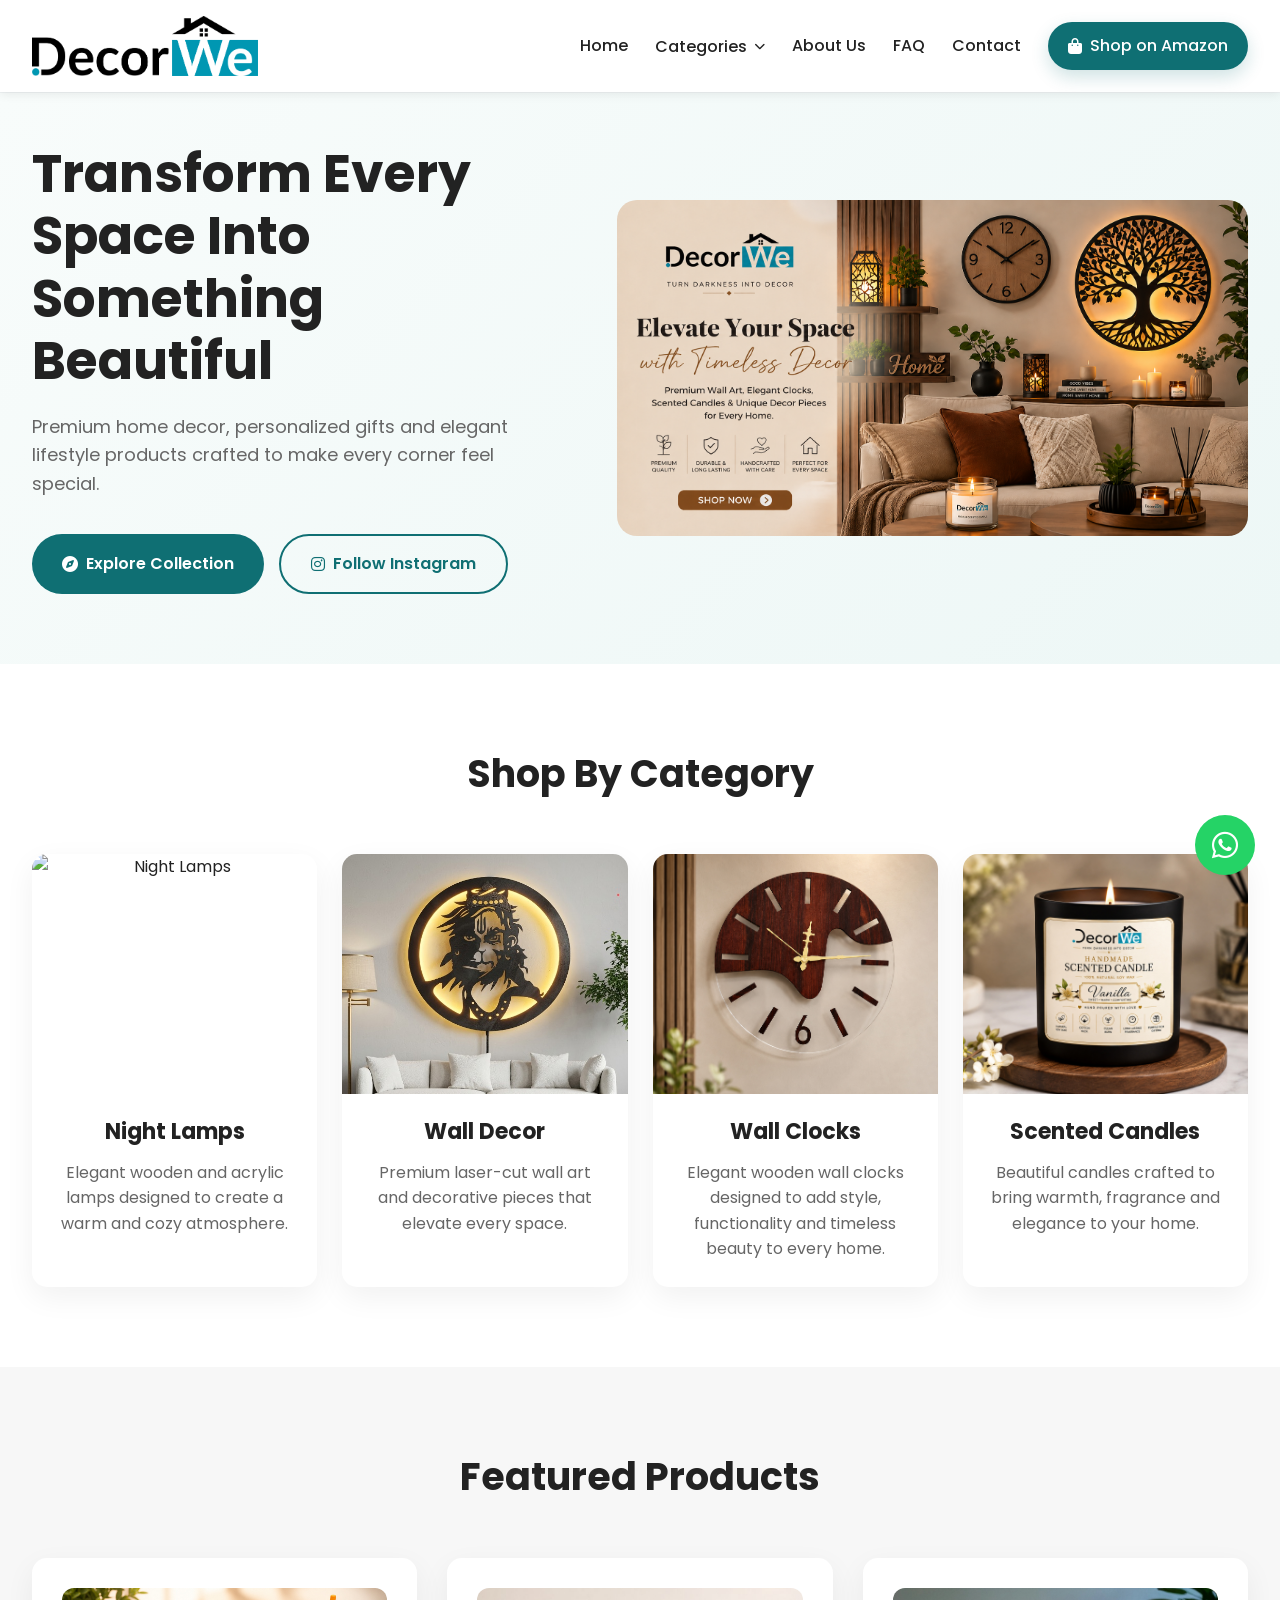
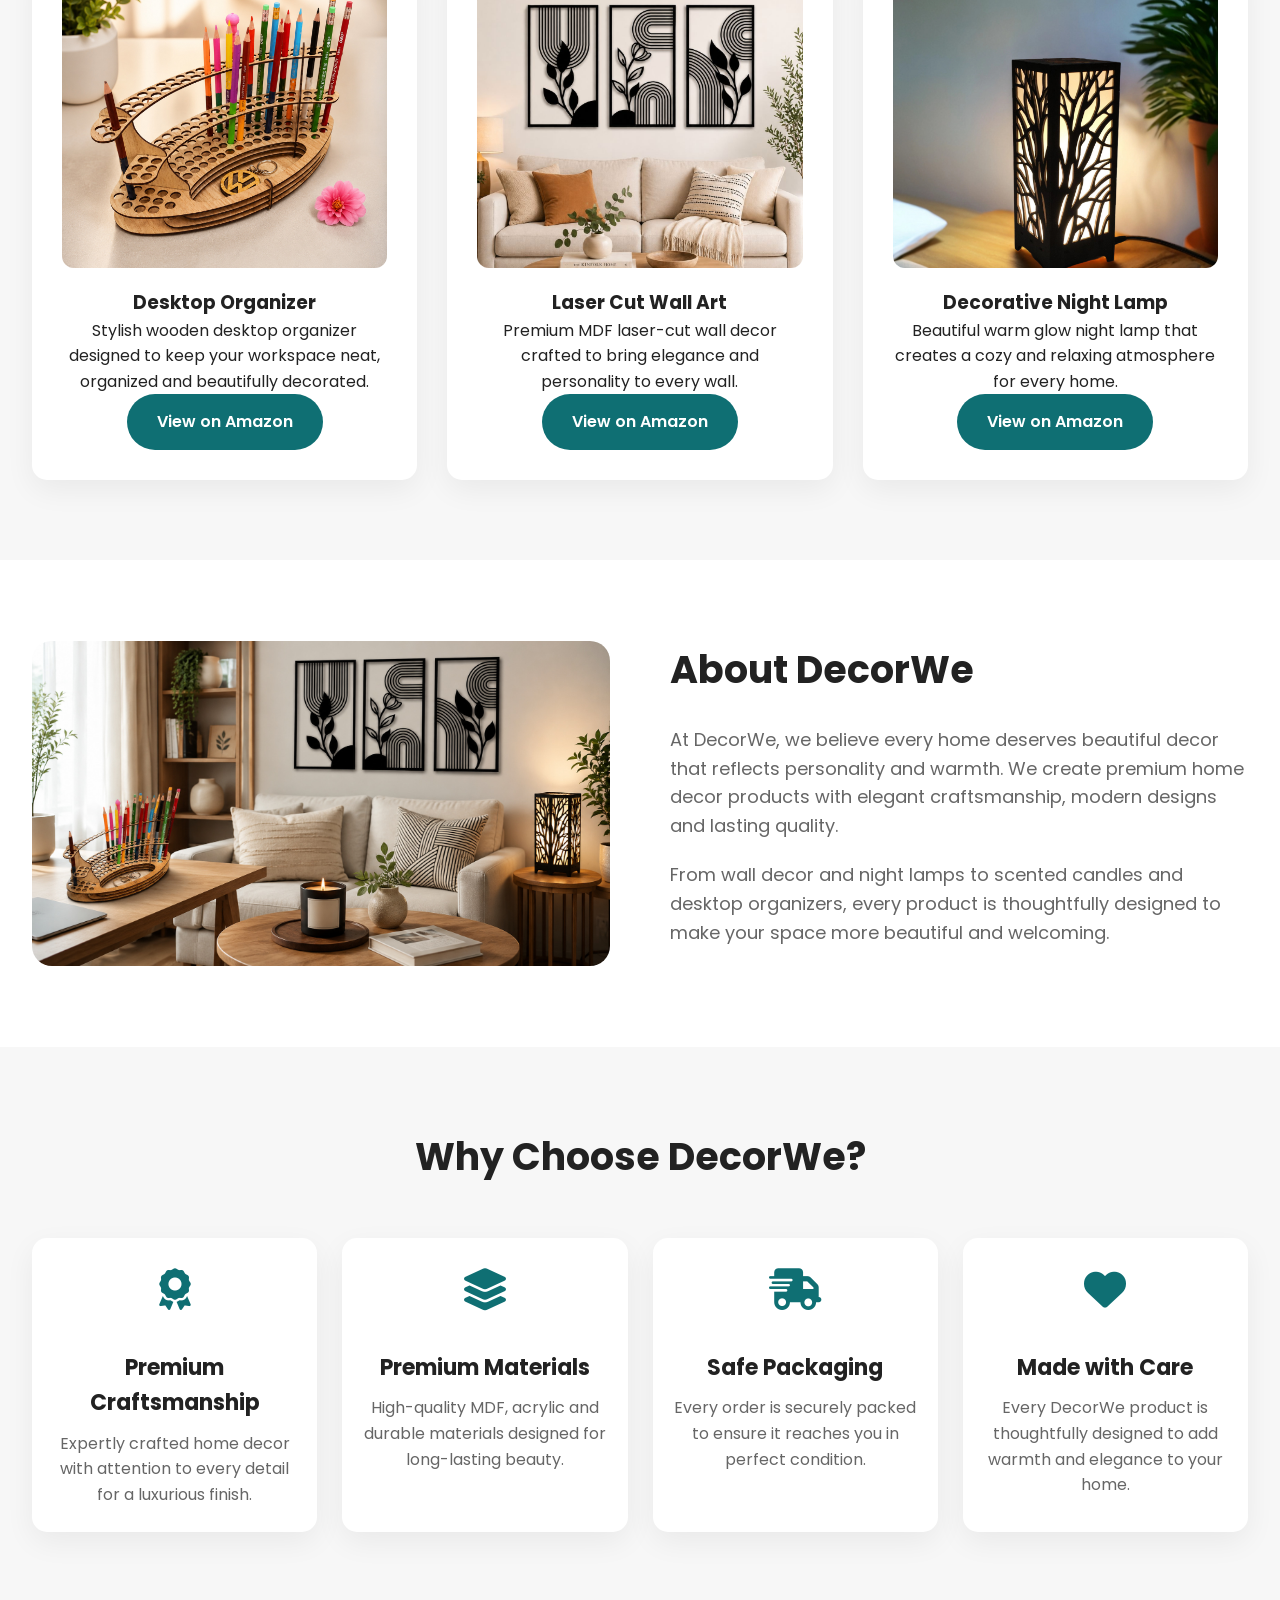
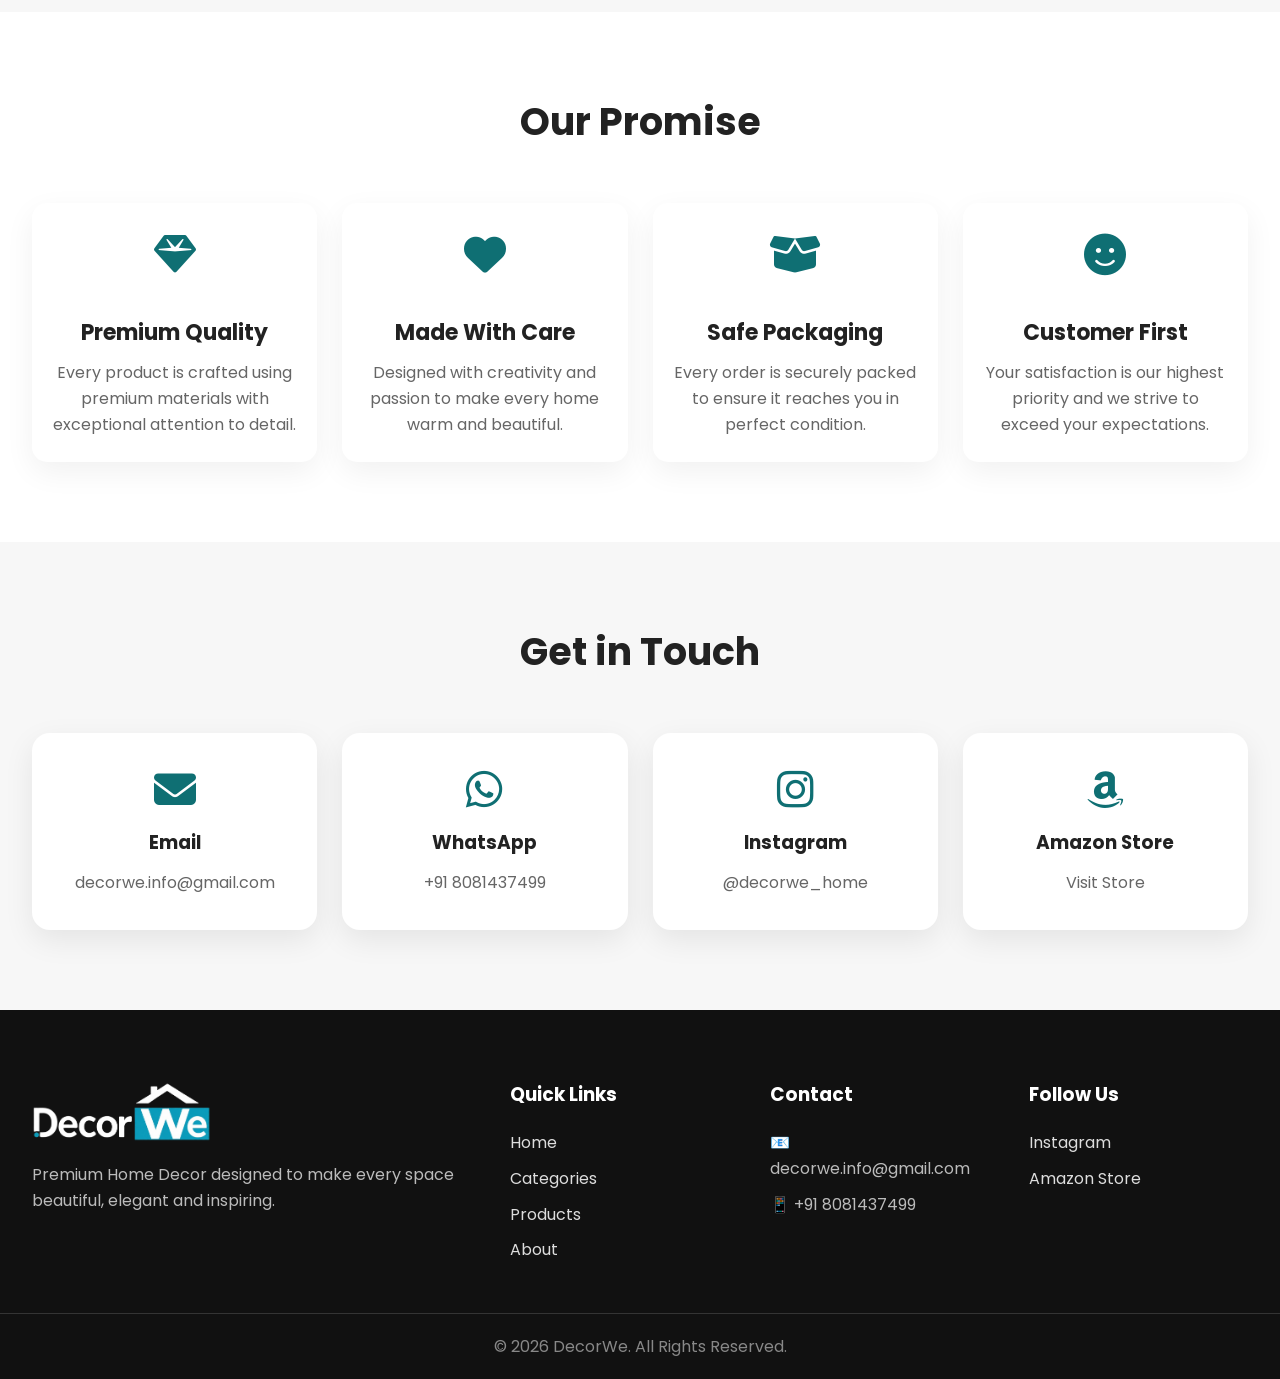
==== index.html @ d98664ea "Update index.html" ====
<!DOCTYPE html>
<html lang="en">
<head>
    <meta charset="UTF-8">

    <meta name="viewport" content="width=device-width, initial-scale=1.0">

    <title>DecorWe | Premium Home Decor, Wall Art, Lamps and Gifts</title>

    <meta name="description"
          content="Discover premium home decor by DecorWe, including wooden wall art, decorative lamps, wall clocks, scented candles, desktop organizers and personalized gifts.">

    <meta name="robots" content="index, follow">

    <link rel="canonical" href="https://decorwe.in/">

    <!-- Favicon -->
    <link rel="icon"
          type="image/png"
          href="https://decorwe.in/assets/images/logo/favicon.png">

    <!-- Open Graph / Facebook / WhatsApp -->
    <meta property="og:type" content="website">
    <meta property="og:site_name" content="DecorWe">
    <meta property="og:title" content="DecorWe | Premium Home Decor">
    <meta property="og:description"
          content="Premium wooden wall art, decorative lamps, wall clocks, scented candles and personalized home decor.">
    <meta property="og:url" content="https://decorwe.in/">
    <meta property="og:image"
          content="https://decorwe.in/assets/images/hero/hero-banner.png">
    <meta property="og:image:alt"
          content="DecorWe premium home decor products">
    <meta property="og:locale" content="en_IN">

    <!-- Twitter / X Card -->
    <meta name="twitter:card" content="summary_large_image">
    <meta name="twitter:title" content="DecorWe | Premium Home Decor">
    <meta name="twitter:description"
          content="Premium wooden wall art, decorative lamps, wall clocks, scented candles and personalized home decor.">
    <meta name="twitter:image"
          content="https://decorwe.in/assets/images/hero/hero-banner.png">
    <meta name="twitter:image:alt"
          content="DecorWe premium home decor products">

    <!-- Browser Theme Color -->
    <meta name="theme-color" content="#ffffff">

    <!-- Website Structured Data -->
    <script type="application/ld+json">
    {
      "@context": "https://schema.org",
      "@type": "WebSite",
      "name": "DecorWe",
      "alternateName": "DecorWe Premium Home Decor",
      "url": "https://decorwe.in/"
    }
    </script>

    <!-- Organization Structured Data -->
    <script type="application/ld+json">
    {
      "@context": "https://schema.org",
      "@type": "Organization",
      "name": "DecorWe",
      "url": "https://decorwe.in/",
      "description": "DecorWe offers premium wooden wall art, decorative lamps, wall clocks, scented candles, desktop organizers and personalized home decor products.",
      "email": "decorwe.info@gmail.com",
      "telephone": "+91-8081437499"
    }
    </script>

    <!-- Main CSS -->
    <link rel="stylesheet" href="assets/css/style.css">

    <!-- Google Fonts -->
    <link rel="preconnect" href="https://fonts.googleapis.com">
    <link rel="preconnect"
          href="https://fonts.gstatic.com"
          crossorigin>

    <link href="https://fonts.googleapis.com/css2?family=Poppins:wght@300;400;500;600;700;800&display=swap"
          rel="stylesheet">

    <!-- Font Awesome -->
    <link rel="stylesheet"
          href="https://cdnjs.cloudflare.com/ajax/libs/font-awesome/6.5.2/css/all.min.css">

    <!-- Google Analytics -->
    <script async
            src="https://www.googletagmanager.com/gtag/js?id=G-0QEK9D6JRX"></script>

    <script>
        window.dataLayer = window.dataLayer || [];

        function gtag() {
            dataLayer.push(arguments);
        }

        gtag('js', new Date());
        gtag('config', 'G-0QEK9D6JRX');
    </script>
</head>

<body>

<header>

    <div class="container nav">

        <div class="logo">
            <a href="index.html">
                <img src="assets/images/logo/logo.png" alt="DecorWe Logo">
            </a>
        </div>

        <button class="menu-toggle"
                id="menu-toggle"
                type="button"
                aria-label="Open navigation menu">
            <i class="fa-solid fa-bars"></i>
        </button>

        <nav id="main-nav">

            <a href="index.html#home">Home</a>

            <div class="nav-dropdown">

                <button class="dropdown-toggle"
                        type="button"
                        aria-expanded="false">

                    Categories

                    <i class="fa-solid fa-chevron-down"></i>

                </button>

                <div class="dropdown-menu">

                    <a href="index.html#categories">
                        <i class="fa-solid fa-image"></i>
                        Wall Art
                    </a>

                    <a href="index.html#categories">
                        <i class="fa-solid fa-lightbulb"></i>
                        Night Lamps
                    </a>

                    <a href="index.html#categories">
                        <i class="fa-regular fa-clock"></i>
                        Wall Clocks
                    </a>

                    <a href="index.html#categories">
                        <i class="fa-solid fa-om"></i>
                        Religious Decor
                    </a>

                    <a href="index.html#categories">
                        <i class="fa-regular fa-images"></i>
                        Photo Frames
                    </a>

                    <a href="index.html#categories">
                        <i class="fa-solid fa-boxes-stacked"></i>
                        Desktop Organizers
                    </a>

                    <a href="index.html#categories">
                        <i class="fa-solid fa-fire-flame-simple"></i>
                        Scented Candles
                    </a>

                    <a href="index.html#categories">
                        <i class="fa-solid fa-gift"></i>
                        Personalized Gifts
                    </a>

                    <a href="index.html#categories">
                        <i class="fa-solid fa-puzzle-piece"></i>
                        Kids Decor
                    </a>

                </div>

            </div>

            <a href="about.html">About Us</a>
            <a href="faq.html">FAQ</a>
            <a href="contact.html">Contact</a>

            <!-- Hero section me jo Amazon Store link laga hai,
                 wahi link neeche href me paste karein. -->

           <a href="https://www.amazon.in/stores/DECORWE/page/19DD94EA-7425-43B6-A55E-58A86785EBBE?lp_asin=B0DKQ6T5X3&ref_=cm_sw_r_cp_ud_ast_store_HPH9Y5K63T428S83PRY3&store_ref=bl_ast_dp_brandlogo_sto"
   class="header-shop-btn"
   target="_blank"
   rel="noopener noreferrer">

    <i class="fa-solid fa-bag-shopping"></i>
    Shop on Amazon

</a>

        </nav>

    </div>

</header>

<section class="hero" id="home">

    <div class="container hero-content">

        <div class="hero-text">

            <h1>Transform Every Space Into Something Beautiful</h1>

            <p>
                Premium home decor, personalized gifts and elegant lifestyle products
                crafted to make every corner feel special.
            </p>

            <div class="hero-buttons">

    <a href="#categories" class="btn primary">
        <i class="fa-solid fa-compass"></i>
        Explore Collection
    </a>

    <a href="https://www.instagram.com/decorwe_home/"
       class="btn secondary"
       target="_blank"
       rel="noopener noreferrer">

        <i class="fa-brands fa-instagram"></i>
        Follow Instagram

    </a>

</div>

        </div>

        <div class="hero-image">

            <img src="assets/images/hero/hero-banner.png" alt="DecorWe Premium Home Decor">

        </div>

    </div>

</section>

<section id="categories" class="section">

    <div class="container">

        <h2>Shop By Category</h2>

     <div class="grid category-grid">

    <div class="card">
        <img src="assets/images/categories/night-lamp.jpg" alt="Night Lamps" loading="lazy">
        <h3>Night Lamps</h3>
        <p>Elegant wooden and acrylic lamps designed to create a warm and cozy atmosphere.</p>
    </div>

    <div class="card">
        <img src="assets/images/categories/wall-art.jpg" alt="Wall Decor" loading="lazy">
        <h3>Wall Decor</h3>
        <p>Premium laser-cut wall art and decorative pieces that elevate every space.</p>
    </div>

    <div class="card">
       <img src="assets/images/categories/wall-clock.jpg" alt="Wall Clocks" loading="lazy">

<h3>Wall Clocks</h3>

<p>
Elegant wooden wall clocks designed to add style, functionality and timeless beauty to every home.
</p>
    </div>

    <div class="card">
        <img src="assets/images/categories/candle.jpg" alt="Scented Candles" loading="lazy">
        <h3>Scented Candles</h3>
        <p>Beautiful candles crafted to bring warmth, fragrance and elegance to your home.</p>
    </div>

</div>

    </div>

</section>

<section class="section light" id="products">

    <div class="container">

        <h2>Featured Products</h2>

        <div class="product-grid">

            <div class="product-card">

               <img src="assets/images/products/desktop-organizer.jpg" alt="Wooden Desktop Organizer" loading="lazy">

<h3>Desktop Organizer</h3>

<p>
    Stylish wooden desktop organizer designed to keep your workspace neat,
    organized and beautifully decorated.
</p>

                <a href="https://www.amazon.in/stores/DECORWE/page/19DD94EA-7425-43B6-A55E-58A86785EBBE"
                   target="_blank"
                   class="btn primary">
                    View on Amazon
                </a>

            </div>

            <div class="product-card">

                <img src="assets/images/products/wall-art.jpg" alt="Laser Cut Wall Art" loading="lazy">

                <h3>Laser Cut Wall Art</h3>

                <p>
                    Premium MDF laser-cut wall decor crafted to bring elegance and
                    personality to every wall.
                </p>

                <a href="https://www.amazon.in/stores/DECORWE/page/19DD94EA-7425-43B6-A55E-58A86785EBBE"
                   target="_blank"
                   class="btn primary">
                    View on Amazon
                </a>

            </div>

            <div class="product-card">

                <img src="assets/images/products/night-lamp.jpg" alt="Decorative Night Lamp" loading="lazy">

                <h3>Decorative Night Lamp</h3>

                <p>
                    Beautiful warm glow night lamp that creates a cozy and relaxing
                    atmosphere for every home.
                </p>

                <a href="https://www.amazon.in/stores/DECORWE/page/19DD94EA-7425-43B6-A55E-58A86785EBBE"
                   target="_blank"
                   class="btn primary">
                    View on Amazon
                </a>

            </div>

        </div>

    </div>

</section>

<section class="section" id="about">

    <div class="container about-content">

        <div class="about-image">
            <img src="assets/images/about/about.jpg" alt="About DecorWe" loading="lazy">
        </div>

        <div class="about-text">

            <h2>About DecorWe</h2>

            <p>
                At DecorWe, we believe every home deserves beautiful decor that reflects personality and warmth. We create premium home decor products with elegant craftsmanship, modern designs and lasting quality.
            </p>

            <p>
                From wall decor and night lamps to scented candles and desktop organizers, every product is thoughtfully designed to make your space more beautiful and welcoming.
            </p>

        </div>

    </div>

</section>
<section class="section light">

    <div class="container">

        <h2>Why Choose DecorWe?</h2>

       <div class="grid category-grid">

    <div class="card">
        <i class="fa-solid fa-award"></i>
        <h3>Premium Craftsmanship</h3>
        <p>Expertly crafted home decor with attention to every detail for a luxurious finish.</p>
    </div>

    <div class="card">
        <i class="fa-solid fa-layer-group"></i>
        <h3>Premium Materials</h3>
        <p>High-quality MDF, acrylic and durable materials designed for long-lasting beauty.</p>
    </div>

    <div class="card">
        <i class="fa-solid fa-truck-fast"></i>
        <h3>Safe Packaging</h3>
        <p>Every order is securely packed to ensure it reaches you in perfect condition.</p>
    </div>

    <div class="card">
        <i class="fa-solid fa-heart"></i>
        <h3>Made with Care</h3>
        <p>Every DecorWe product is thoughtfully designed to add warmth and elegance to your home.</p>
    </div>

</div>
    </div>

</section>

<section class="section" id="reviews">

    <div class="container">

        <h2>Our Promise</h2>

        <div class="grid category-grid">

            <div class="card">
                <i class="fa-solid fa-gem"></i>
                <h3>Premium Quality</h3>
                <p>Every product is crafted using premium materials with exceptional attention to detail.</p>
            </div>

            <div class="card">
                <i class="fa-solid fa-heart"></i>
                <h3>Made With Care</h3>
                <p>Designed with creativity and passion to make every home warm and beautiful.</p>
            </div>

            <div class="card">
                <i class="fa-solid fa-box-open"></i>
                <h3>Safe Packaging</h3>
                <p>Every order is securely packed to ensure it reaches you in perfect condition.</p>
            </div>

            <div class="card">
                <i class="fa-solid fa-face-smile"></i>
                <h3>Customer First</h3>
                <p>Your satisfaction is our highest priority and we strive to exceed your expectations.</p>
            </div>

        </div>

    </div>

</section>

<section class="section light" id="contact">

    <div class="container">

        <h2>Get in Touch</h2>

        <div class="contact-grid">

            <div class="contact-card">
                <i class="fa-solid fa-envelope"></i>
                <h3>Email</h3>
                <p>decorwe.info@gmail.com</p>
            </div>

            <div class="contact-card">
                <i class="fa-brands fa-whatsapp"></i>
                <h3>WhatsApp</h3>
                <p>+91 8081437499</p>
            </div>

            <div class="contact-card">
                <i class="fa-brands fa-instagram"></i>
                <h3>Instagram</h3>
                <a href="https://www.instagram.com/decorwe_home/" target="_blank">
                    @decorwe_home
                </a>
            </div>

            <div class="contact-card">
                <i class="fa-brands fa-amazon"></i>
                <h3>Amazon Store</h3>
                <a href="https://www.amazon.in/stores/DECORWE/page/19DD94EA-7425-43B6-A55E-58A86785EBBE"
                   target="_blank">
                    Visit Store
                </a>
            </div>

        </div>

    </div>

</section>

<footer>

    <div class="container footer-grid">

        <div>
            <img src="assets/images/logo/logo-white.png" alt="DecorWe Logo" class="footer-logo">
            <p>
                Premium Home Decor designed to make every space beautiful,
                elegant and inspiring.
            </p>
        </div>

        <div>
            <h3>Quick Links</h3>

            <a href="#home">Home</a>
            <a href="#categories">Categories</a>
            <a href="#products">Products</a>
            <a href="#about">About</a>
        </div>

        <div>
            <h3>Contact</h3>

            <p>📧 decorwe.info@gmail.com</p>

            <p>📱 +91 8081437499</p>
        </div>

        <div>

            <h3>Follow Us</h3>

            <a href="https://www.instagram.com/decorwe_home/" target="_blank">
                Instagram
            </a>


            <a href="https://www.amazon.in/stores/DECORWE/page/19DD94EA-7425-43B6-A55E-58A86785EBBE"
               target="_blank">
                Amazon Store
            </a>

        </div>

    </div>

    <div class="copyright">

        © 2026 DecorWe. All Rights Reserved.

    </div>

</footer>

<a href="https://wa.me/918081437499"
   class="whatsapp"
   target="_blank">

   <i class="fa-brands fa-whatsapp"></i>

</a>

<script src="assets/js/script.js"></script>

</body>
</html>
---- assets/css/style.css ----
*{
    margin:0;
    padding:0;
    box-sizing:border-box;
}

html{
    scroll-behavior:smooth;
}

body{
    font-family:'Poppins',sans-serif;
    background:#ffffff;
    color:#222;
    line-height:1.6;
}

.container{
    width:95%;
    max-width:1400px;
    margin:auto;
}

/* Header */

header{
    width:100%;
    position:sticky;
    top:0;
    background:#ffffff;
    z-index:999;
    box-shadow:0 2px 10px rgba(0,0,0,.08);
}

.nav{
    position:relative;
    display:flex;
    justify-content:space-between;
    align-items:center;
    gap:30px;
    padding:16px 0;
}

.logo{
    flex-shrink:0;
}

.logo a{
    display:block;
}

.logo img{
    height:60px;
    width:auto;
    display:block;
}

nav{
    display:flex;
    align-items:center;
    justify-content:flex-end;
    gap:27px;
}

nav > a,
.dropdown-toggle{
    position:relative;
    border:0;
    background:none;
    text-decoration:none;
    color:#222;
    font-family:inherit;
    font-size:16px;
    font-weight:500;
    cursor:pointer;
    transition:color .3s ease;
}

nav > a:not(.header-shop-btn)::after,
.dropdown-toggle::after{
    content:"";
    position:absolute;
    left:0;
    bottom:-7px;
    width:0;
    height:2px;
    background:#0f6f73;
    transition:width .3s ease;
}

nav > a:not(.header-shop-btn):hover,
.dropdown-toggle:hover{
    color:#0f6f73;
}

nav > a:not(.header-shop-btn):hover::after,
.dropdown-toggle:hover::after{
    width:100%;
}

/* Categories Dropdown */

.nav-dropdown{
    position:relative;
}

.dropdown-toggle{
    display:flex;
    align-items:center;
    gap:7px;
    padding:0;
}

.dropdown-toggle > i{
    font-size:11px;
    transition:transform .3s ease;
}

.nav-dropdown.active .dropdown-toggle > i{
    transform:rotate(180deg);
}

.dropdown-menu{
    position:absolute;
    top:calc(100% + 22px);
    left:50%;
    width:265px;
    padding:12px;
    background:#ffffff;
    border:1px solid #edf0f0;
    border-radius:14px;
    box-shadow:0 18px 45px rgba(0,0,0,.14);

    opacity:0;
    visibility:hidden;
    transform:translate(-50%,10px);
    transition:
        opacity .25s ease,
        visibility .25s ease,
        transform .25s ease;
}

.dropdown-menu::before{
    content:"";
    position:absolute;
    top:-7px;
    left:50%;
    width:14px;
    height:14px;
    background:#ffffff;
    border-top:1px solid #edf0f0;
    border-left:1px solid #edf0f0;
    transform:translateX(-50%) rotate(45deg);
}

.nav-dropdown.active .dropdown-menu{
    opacity:1;
    visibility:visible;
    transform:translate(-50%,0);
}

.dropdown-menu a{
    position:relative;
    z-index:1;
    display:flex;
    align-items:center;
    gap:12px;
    padding:11px 13px;
    border-radius:9px;
    color:#333;
    text-decoration:none;
    font-size:14px;
    font-weight:500;
    transition:.25s ease;
}

.dropdown-menu a i{
    width:20px;
    color:#0f6f73;
    text-align:center;
}

.dropdown-menu a:hover{
    color:#0f6f73;
    background:#eef8f7;
    padding-left:17px;
}

/* Header Shop Button */

nav .header-shop-btn{
    display:flex;
    align-items:center;
    justify-content:center;
    gap:8px;
    padding:11px 20px;
    border-radius:30px;
    background:#0f6f73;
    color:#ffffff;
    white-space:nowrap;
    box-shadow:0 7px 18px rgba(15,111,115,.20);
}

nav .header-shop-btn:hover{
    background:#09575a;
    color:#ffffff;
    transform:translateY(-2px);
}

/* Mobile Menu Button */

.menu-toggle{
    display:none;
    border:0;
    background:none;
    font-size:27px;
    cursor:pointer;
    color:#222;
}

/* Hero */

.hero{
    padding:50px 0 70px;
    background:linear-gradient(135deg,#f8fcfb 0%,#edf7f6 100%);
    border-top:1px solid #eef2f3;
}

.hero-content{
    display:flex;
    align-items:center;
    justify-content:space-between;
    gap:60px;
}

.hero-text{
    flex:1;
}

.hero-text h1{
    font-size:52px;
    line-height:1.2;
    margin-bottom:20px;
}

.hero-text p{
    font-size:18px;
    color:#666;
    margin-bottom:35px;
}

.hero-buttons{
    display:flex;
    gap:15px;
}

.btn{
    display:inline-flex;
    align-items:center;
    justify-content:center;
    gap:8px;
    padding:15px 30px;
    border-radius:40px;
    text-decoration:none;
    font-weight:600;
    transition:.3s;
}

.primary{
    background:#0f6f73;
    color:#fff;
}

.primary:hover{
    background:#09575a;
}

.secondary{
    border:2px solid #0f6f73;
    color:#0f6f73;
}

.secondary:hover{
    background:#0f6f73;
    color:#fff;
}

.hero-image{
    flex:1.2;
    min-width:0;
}

.hero-image img{
    width:100%;
    height:auto;
    display:block;
    border-radius:20px;
}

/* General Sections */

.section{
    padding:80px 0;
}

.section h2{
    text-align:center;
    font-size:38px;
    margin-bottom:50px;
}

.light{
    background:#f7f7f7;
}

.grid{
    display:grid;
    gap:25px;
}

/* Category Cards */

.category-grid{
    display:grid;
    grid-template-columns:repeat(4,minmax(0,1fr));
    gap:25px;
}

.card{
    background:#fff;
    border-radius:15px;
    overflow:hidden;
    box-shadow:0 10px 30px rgba(0,0,0,.06);
    transition:.3s;
    text-align:center;
}

.card:hover{
    transform:translateY(-8px);
}

.category-grid .card img{
    width:100%;
    height:240px;
    display:block;
    object-fit:cover;
    transition:.4s;
}

.category-grid .card:hover img{
    transform:scale(1.05);
}

.card h3{
    margin:20px 20px 10px;
    font-size:22px;
}

.card p{
    margin:0 20px 25px;
    color:#666;
}

.card i{
    font-size:42px;
    color:#0f6f73;
    margin:30px 0 20px;
}

/* Products */

.product-grid{
    display:grid;
    grid-template-columns:repeat(auto-fit,minmax(280px,1fr));
    gap:30px;
}

.product-card{
    background:#fff;
    padding:30px;
    border-radius:15px;
    text-align:center;
    box-shadow:0 10px 30px rgba(0,0,0,.06);
    transition:.3s;
    overflow:hidden;
}

.product-card:hover{
    transform:translateY(-8px);
}

.product-card img{
    width:100%;
    height:280px;
    display:block;
    object-fit:cover;
    border-radius:12px;
    margin-bottom:20px;
}

/* About */

.about-content{
    display:flex;
    align-items:center;
    gap:60px;
}

.about-image{
    flex:1;
    min-width:0;
}

.about-image img{
    width:100%;
    height:auto;
    display:block;
    border-radius:20px;
}

.about-text{
    flex:1;
    max-width:none;
    margin:0;
    text-align:left;
}

.about-text h2{
    text-align:left;
    margin-bottom:25px;
}

.about-text p{
    font-size:18px;
    color:#666;
    margin-bottom:20px;
}

/* Contact */

.contact-grid{
    display:grid;
    grid-template-columns:repeat(4,minmax(0,1fr));
    gap:25px;
}

.contact-card{
    background:#fff;
    padding:35px 25px;
    border-radius:18px;
    text-align:center;
    box-shadow:0 10px 30px rgba(0,0,0,.08);
    transition:.3s;
}

.contact-card:hover{
    transform:translateY(-8px);
    box-shadow:0 20px 45px rgba(0,0,0,.12);
}

.contact-card i{
    font-size:42px;
    color:#0f6f73;
    margin-bottom:18px;
}

.contact-card h3{
    margin-bottom:12px;
}

.contact-card p,
.contact-card a{
    color:#666;
    text-decoration:none;
    word-break:break-word;
}

.contact-card a:hover{
    color:#0f6f73;
}

/* Footer */

footer{
    background:#111;
    color:#fff;
    padding:70px 0 20px;
}

.footer-grid{
    display:grid;
    grid-template-columns:2fr 1fr 1fr 1fr;
    gap:40px;
    align-items:flex-start;
}

.footer-grid > div{
    text-align:left;
}

.footer-logo{
    width:180px;
    height:auto;
    display:block;
    margin-bottom:20px;
}

footer h3{
    color:#fff;
    margin-bottom:20px;
}

footer p{
    color:#bbb;
    margin-bottom:10px;
}

footer a{
    display:block;
    color:#ddd;
    text-decoration:none;
    margin-bottom:10px;
}

footer a:hover{
    color:#0f6f73;
}

.copyright{
    text-align:center;
    margin-top:40px;
    padding-top:20px;
    border-top:1px solid rgba(255,255,255,.15);
    color:#888;
}

/* WhatsApp Button */

.whatsapp{
    position:fixed;
    right:25px;
    bottom:25px;
    width:60px;
    height:60px;
    border-radius:50%;
    background:#25D366;
    display:flex;
    align-items:center;
    justify-content:center;
    color:#fff;
    font-size:30px;
    text-decoration:none;
    z-index:998;
}

/* Tablet and Mobile */

@media(max-width:900px){

    .container{
        width:90%;
    }

.nav{
    padding:12px 0;
}

.logo img{
    height:48px;
}

.menu-toggle{
    display:block;
}

nav{
    display:none;
    position:absolute;
    top:100%;
    left:50%;
    width:100vw;
    max-height:calc(100vh - 72px);
    overflow-y:auto;
    transform:translateX(-50%);
    background:#ffffff;
    flex-direction:column;
    align-items:stretch;
    gap:0;
    padding:15px 5%;
    border-top:1px solid #eeeeee;
    box-shadow:0 15px 25px rgba(0,0,0,.10);
}

nav.active{
    display:flex;
}

nav > a,
.dropdown-toggle{
    width:100%;
    padding:14px 5px;
    font-size:16px;
    text-align:left;
    border-bottom:1px solid #eeeeee;
}

nav > a:not(.header-shop-btn)::after,
.dropdown-toggle::after{
    display:none;
}

.nav-dropdown{
    width:100%;
}

.dropdown-toggle{
    justify-content:space-between;
}

.dropdown-menu{
    position:static;
    width:100%;
    padding:5px 0 8px 14px;
    border:0;
    border-radius:0;
    box-shadow:none;
    background:#f7fbfa;

    display:none;
    opacity:1;
    visibility:visible;
    transform:none;
    transition:none;
}

.dropdown-menu::before{
    display:none;
}

.nav-dropdown.active .dropdown-menu{
    display:block;
    transform:none;
}

.dropdown-menu a{
    padding:11px 12px;
    border-bottom:1px solid #e7eeee;
}

.dropdown-menu a:last-child{
    border-bottom:0;
}

.dropdown-menu a:hover{
    padding-left:16px;
}

nav .header-shop-btn{
    width:100%;
    margin-top:15px;
    padding:13px 20px;
    text-align:center;
}

    .hero{
        padding:40px 0 50px;
    }

    .hero-content{
        flex-direction:column;
        text-align:center;
        gap:30px;
    }

    .hero-text h1{
        font-size:36px;
    }

    .hero-text p{
        font-size:16px;
        margin-bottom:25px;
    }

    .hero-buttons{
        justify-content:center;
        flex-wrap:wrap;
    }

    .hero-image{
        width:100%;
        max-width:650px;
        margin:auto;
    }

    .section{
        padding:55px 0;
    }

    .section h2{
        font-size:30px;
        margin-bottom:30px;
    }

    .category-grid{
        grid-template-columns:repeat(2,minmax(0,1fr));
        gap:20px;
    }

    .product-grid{
        grid-template-columns:repeat(2,minmax(0,1fr));
    }

    .contact-grid{
        grid-template-columns:repeat(2,minmax(0,1fr));
    }

    .about-content{
        flex-direction:column;
        gap:30px;
    }

    .about-text,
    .about-text h2{
        text-align:center;
    }

    .footer-grid{
        grid-template-columns:repeat(2,minmax(0,1fr));
    }
}

/* Small Mobile */

@media(max-width:600px){

    .hero-text h1{
        font-size:32px;
    }

    .btn{
        width:100%;
        padding:13px 20px;
        text-align:center;
    }

    .hero-buttons{
        width:100%;
    }

    .category-grid,
    .product-grid,
    .contact-grid,
    .footer-grid{
        grid-template-columns:1fr;
    }

    .category-grid .card img{
        height:220px;
    }

    .product-card img{
        height:240px;
    }

    .footer-grid > div{
        text-align:left;
    }

    .footer-logo{
        width:160px;
        margin:0 0 20px;
    }

    .whatsapp{
        right:15px;
        bottom:15px;
        width:52px;
        height:52px;
        font-size:26px;
    }
}
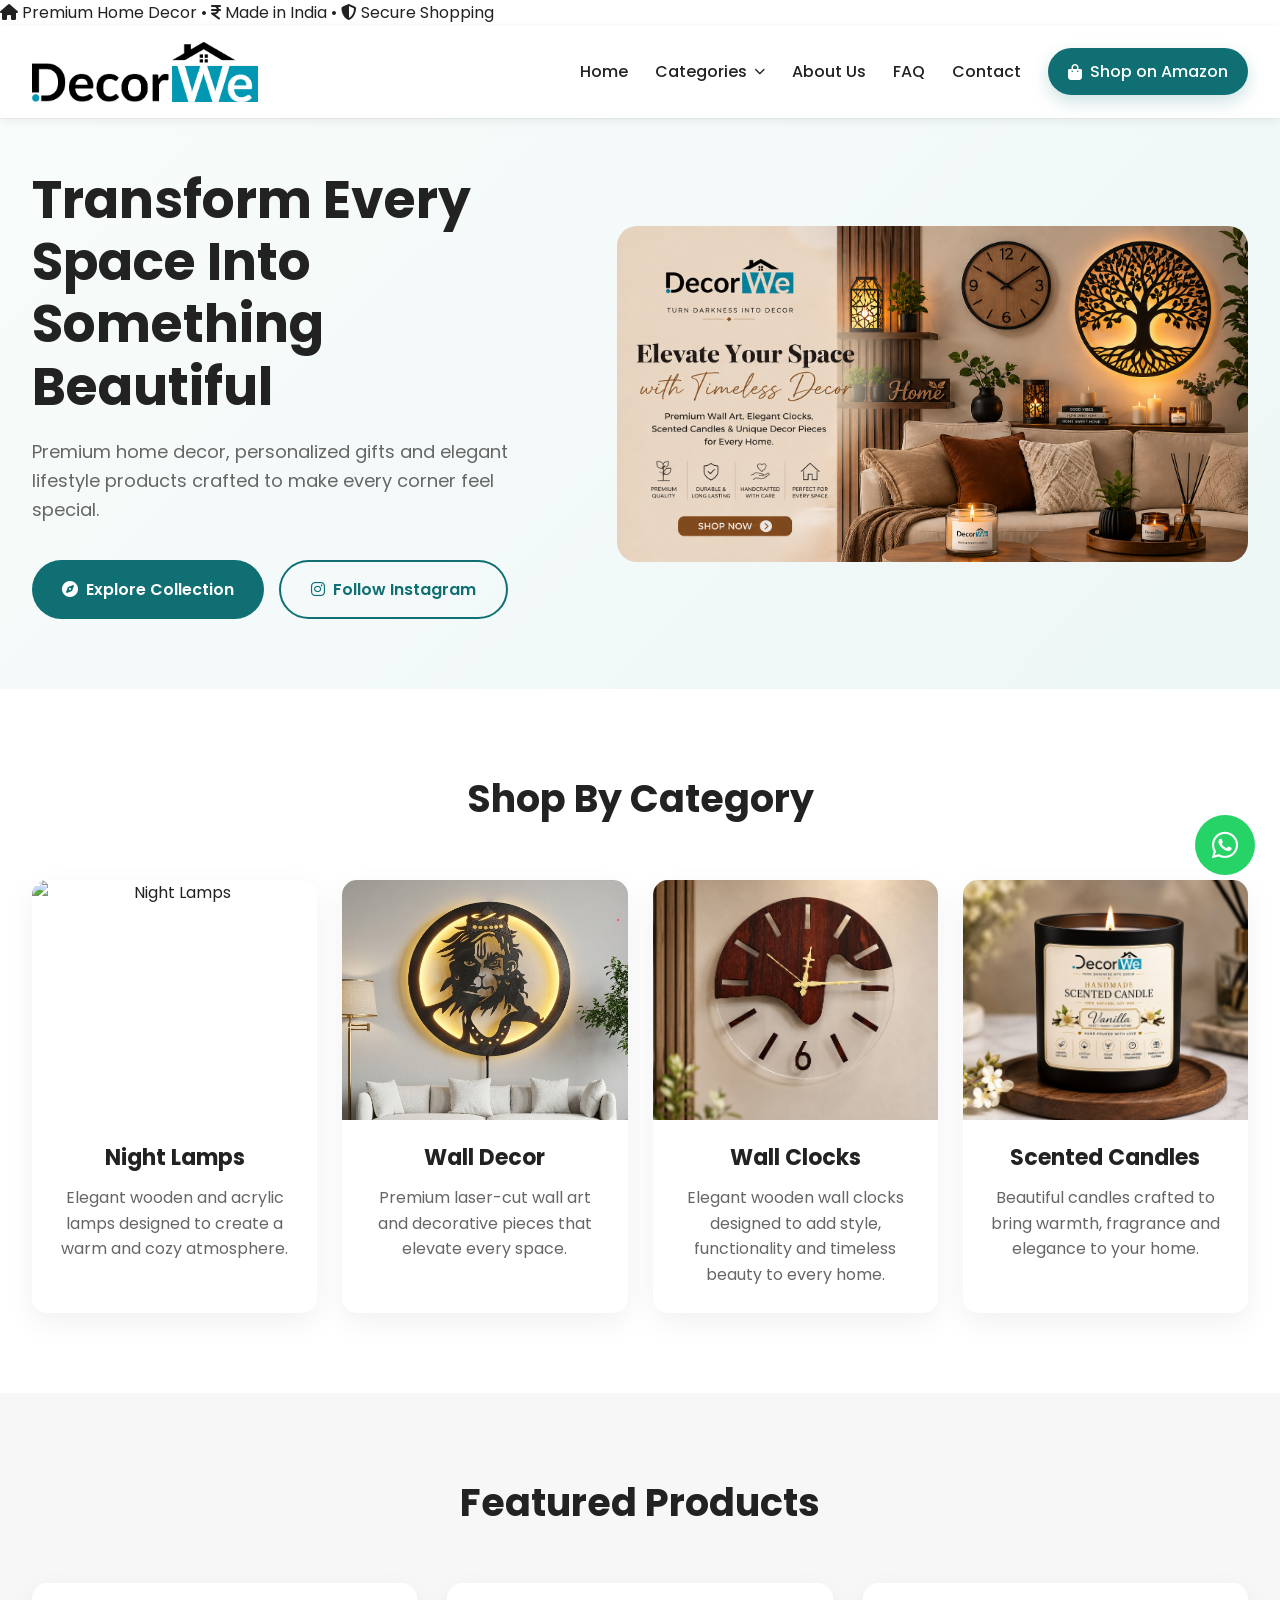
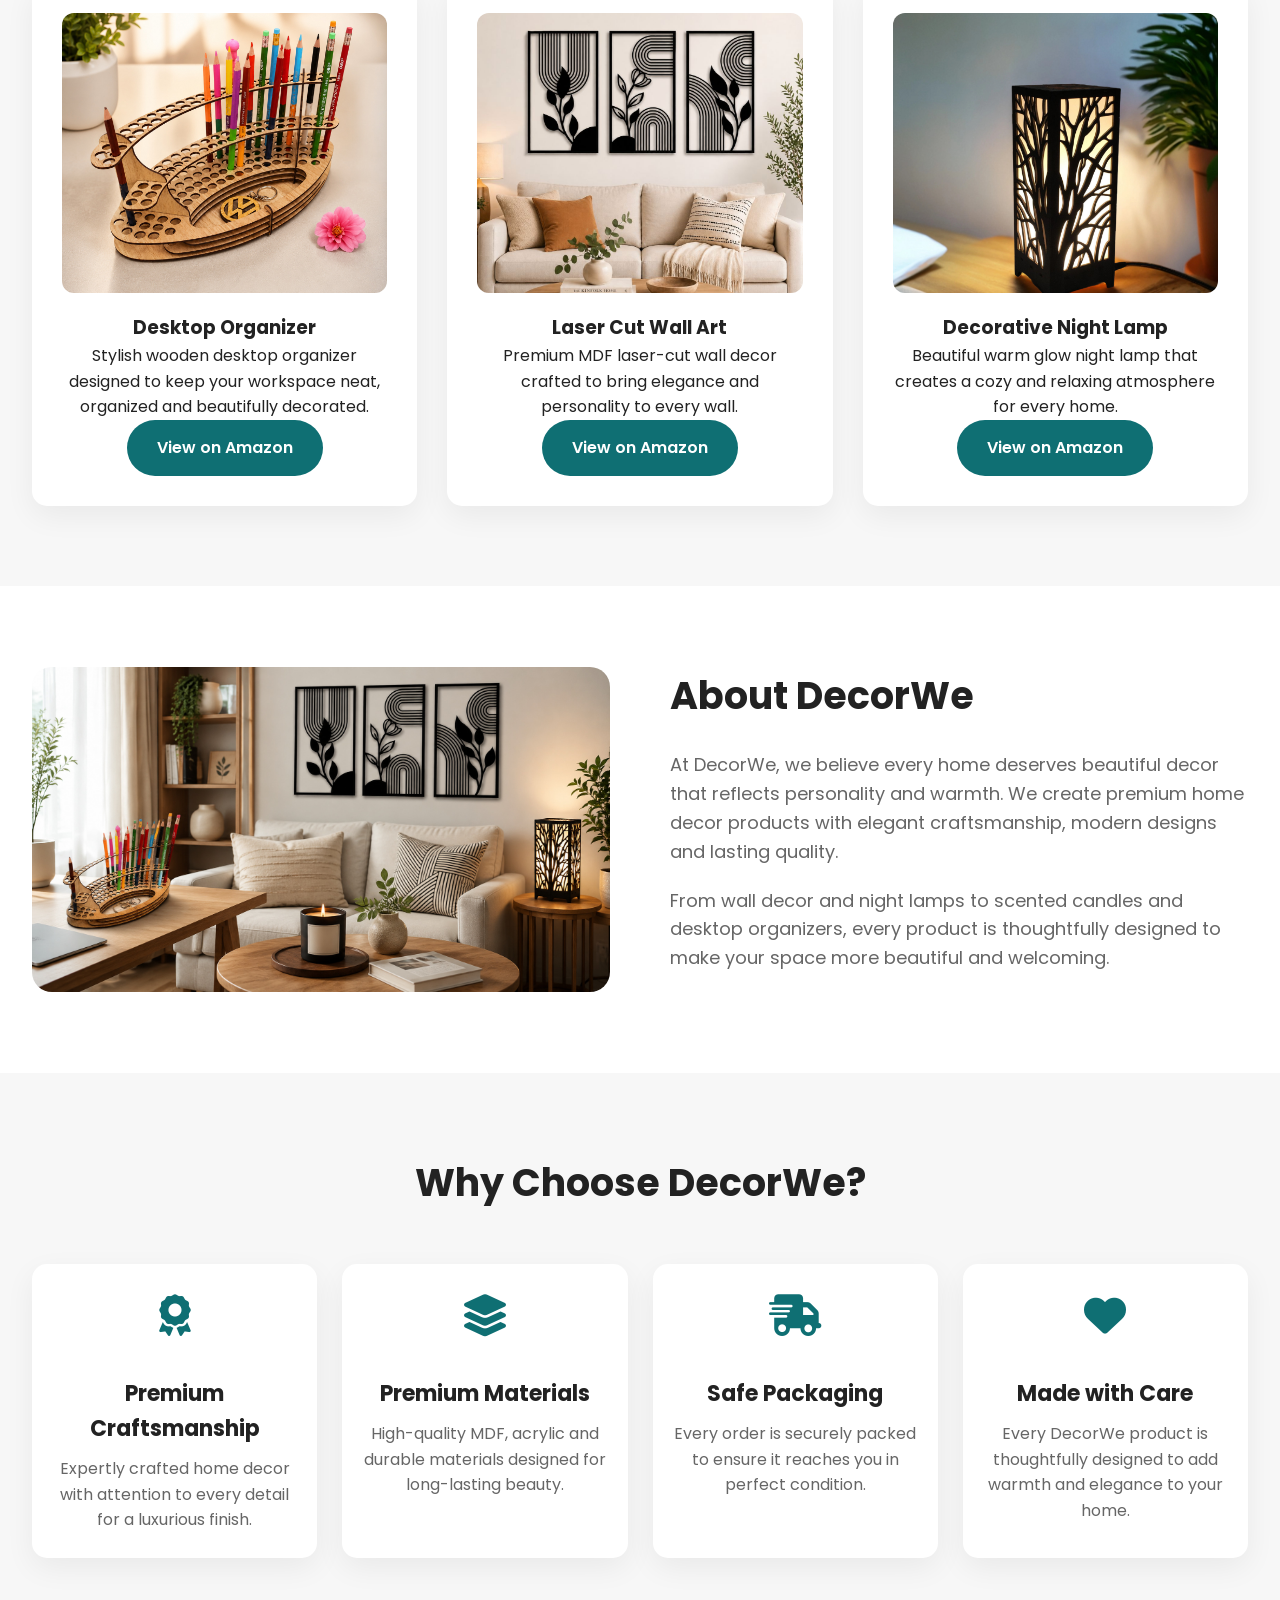
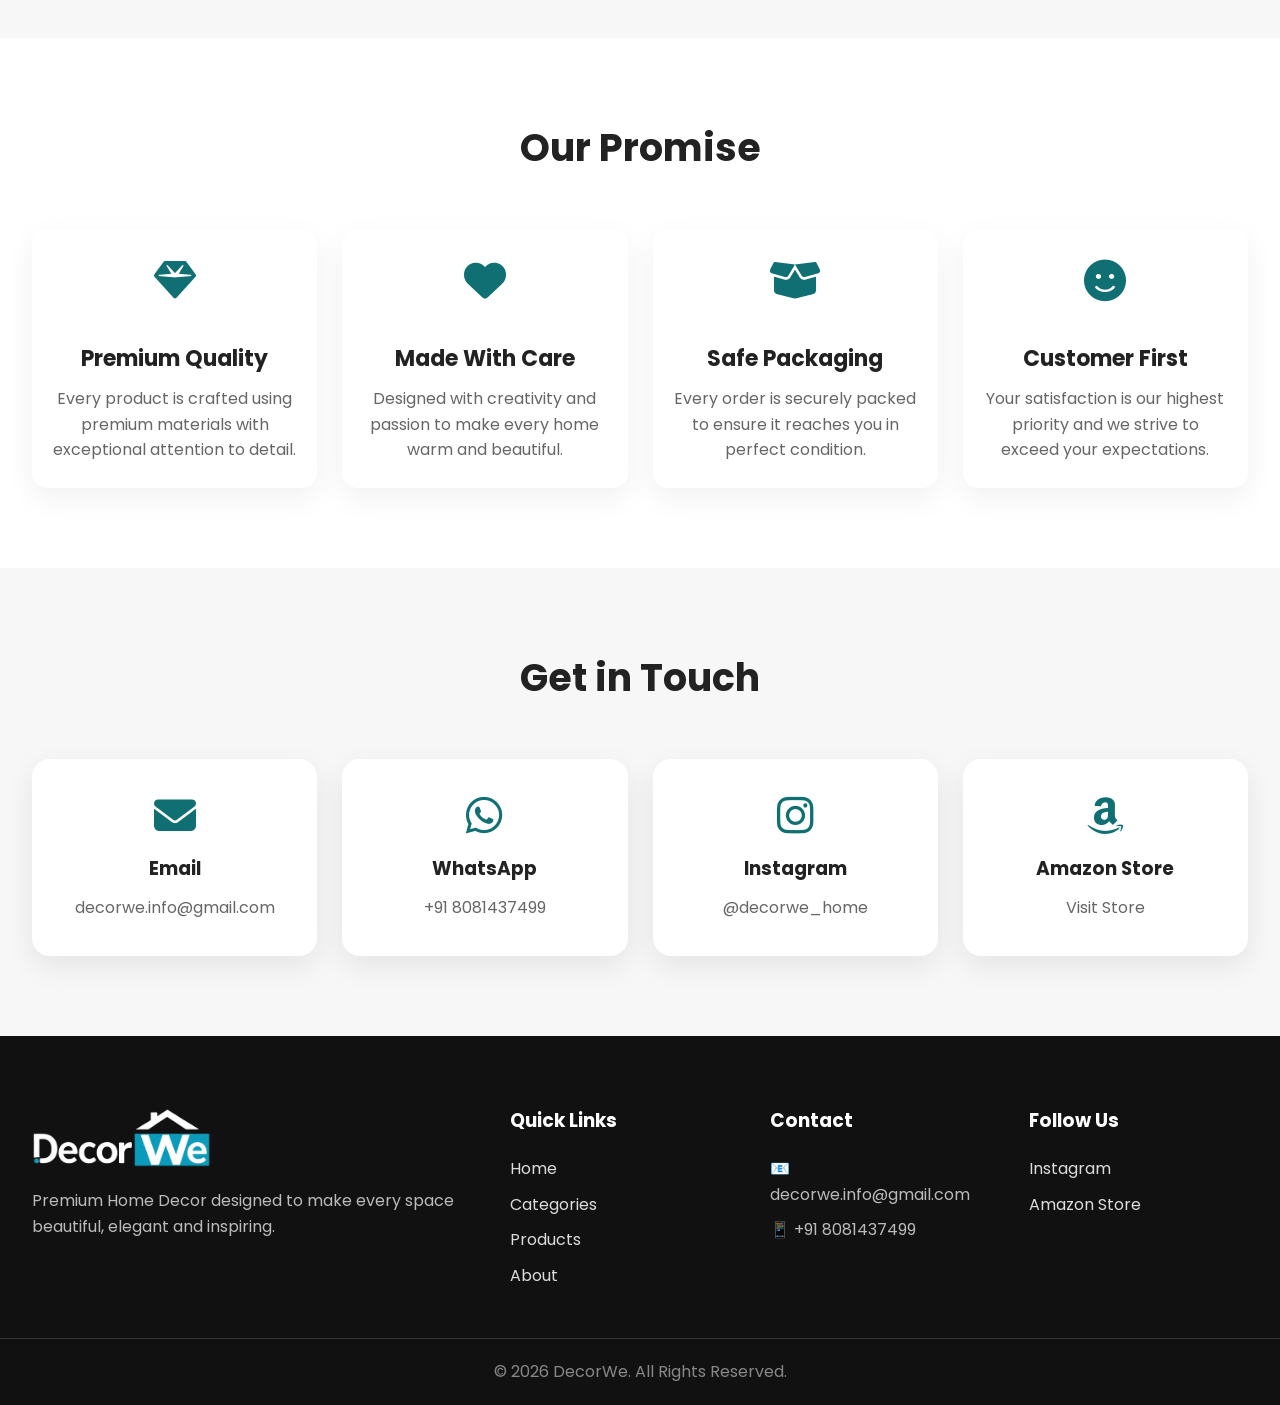
==== commit 29dcc327: "Update index.html" ====
--- a/index.html
+++ b/index.html
@@ -103,6 +103,16 @@
 
 <body>
 
+    <div class="announcement-bar">
+    <div class="announcement-content">
+        <span><i class="fa-solid fa-house"></i> Premium Home Decor</span>
+        <span class="announcement-divider">•</span>
+        <span><i class="fa-solid fa-indian-rupee-sign"></i> Made in India</span>
+        <span class="announcement-divider">•</span>
+        <span><i class="fa-solid fa-shield-halved"></i> Secure Shopping</span>
+    </div>
+</div>
+
 <header>
 
     <div class="container nav">
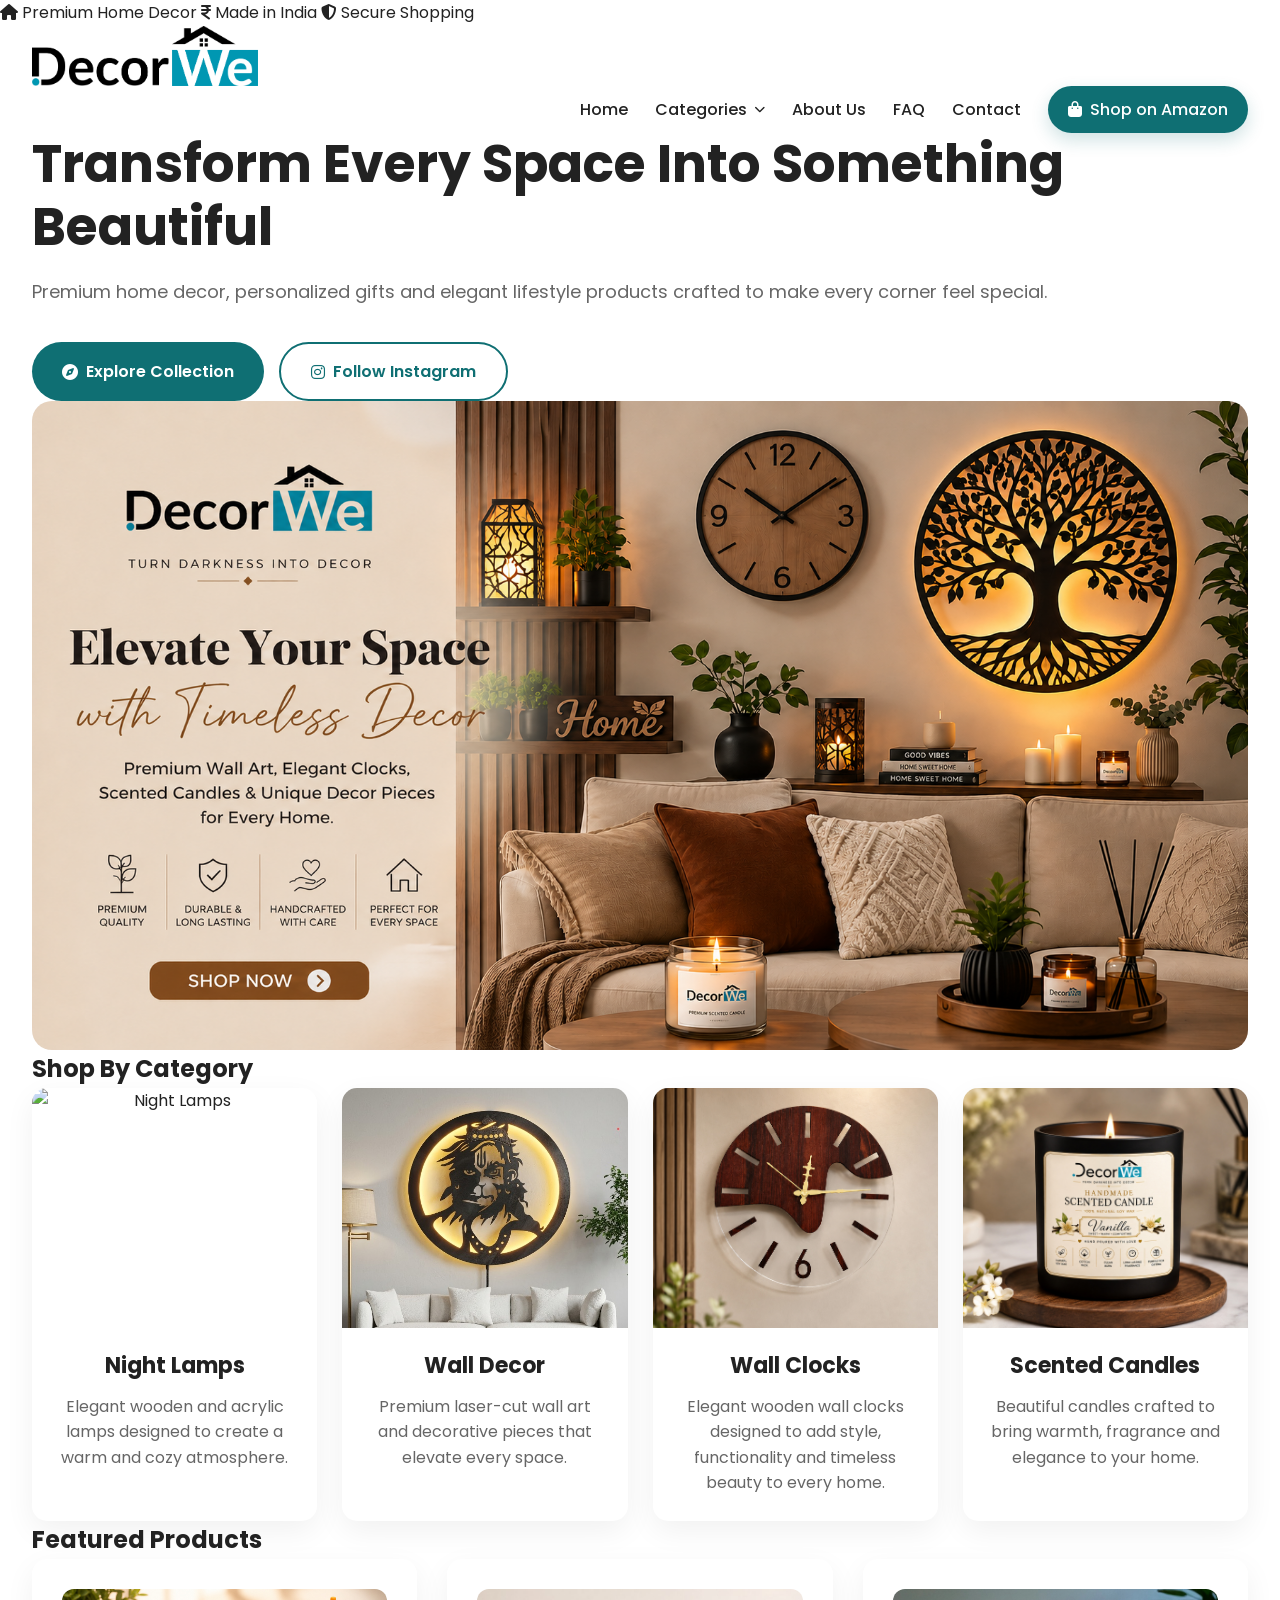
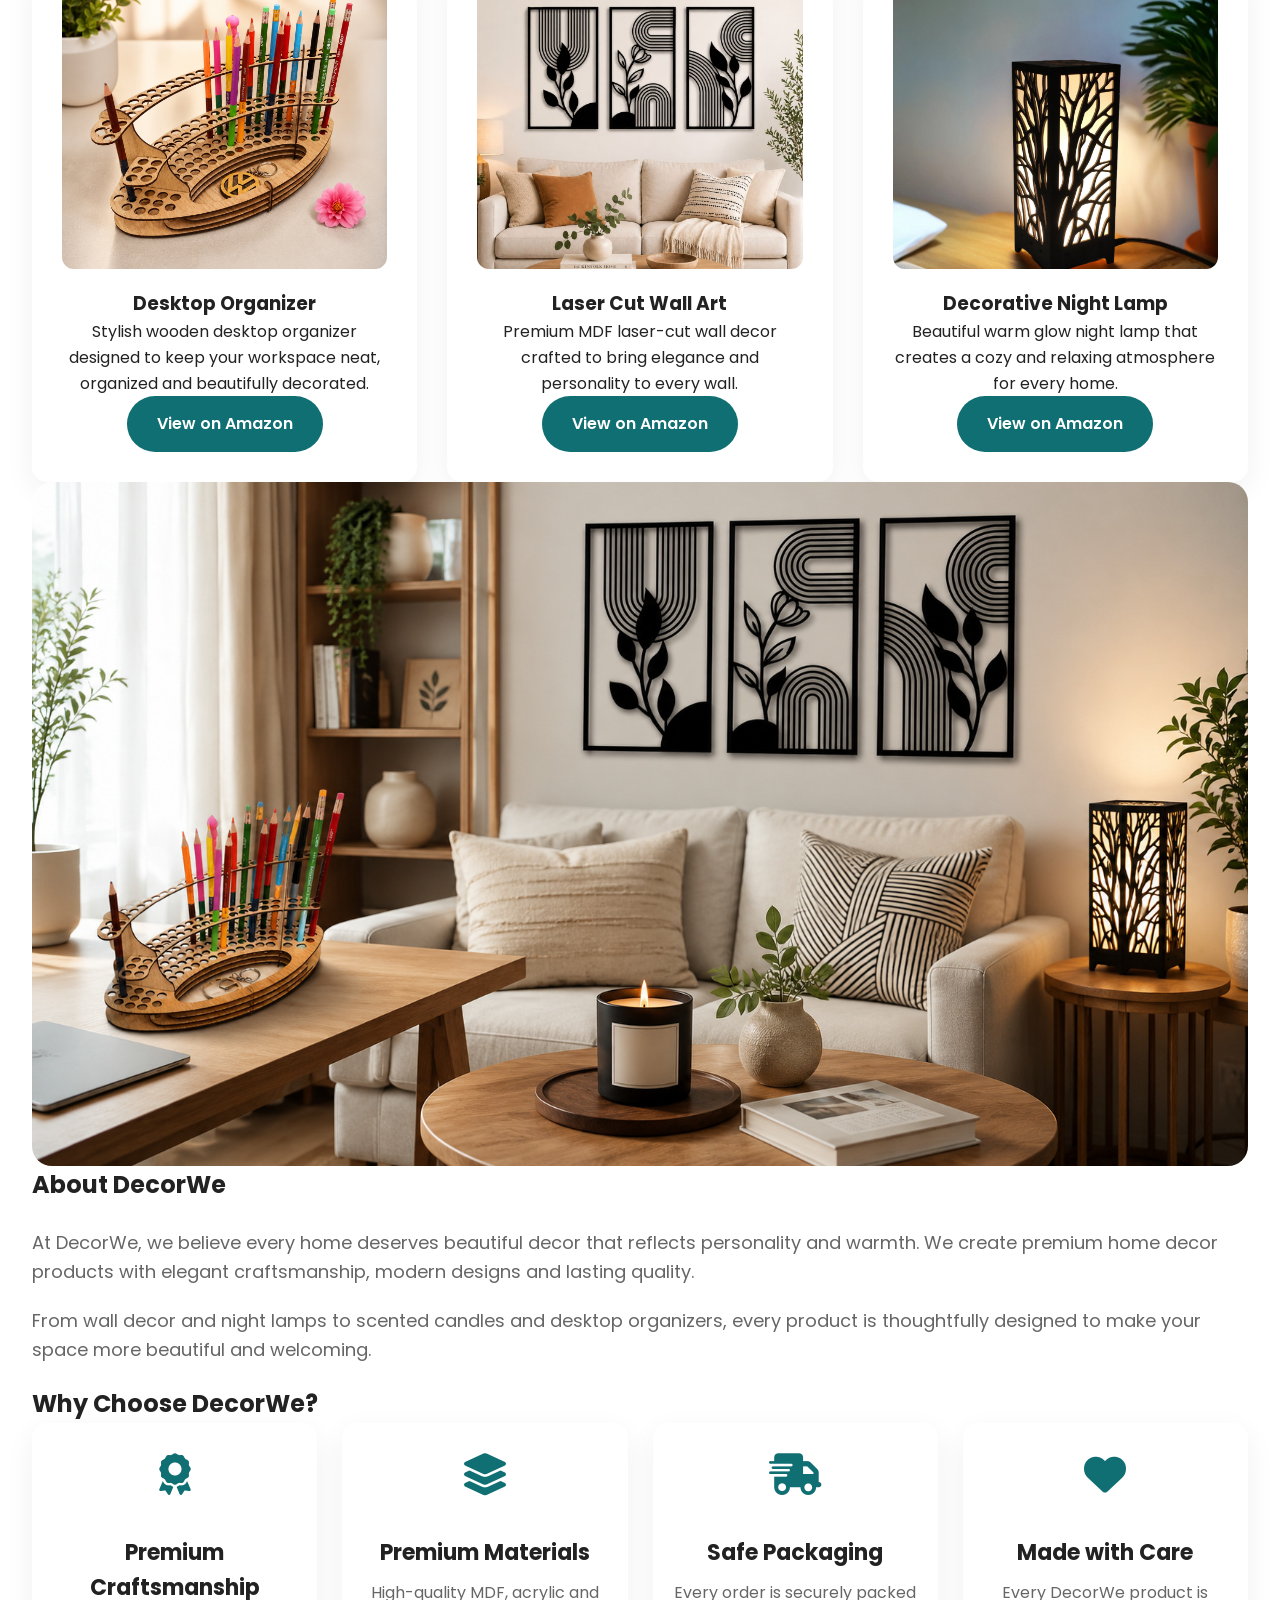
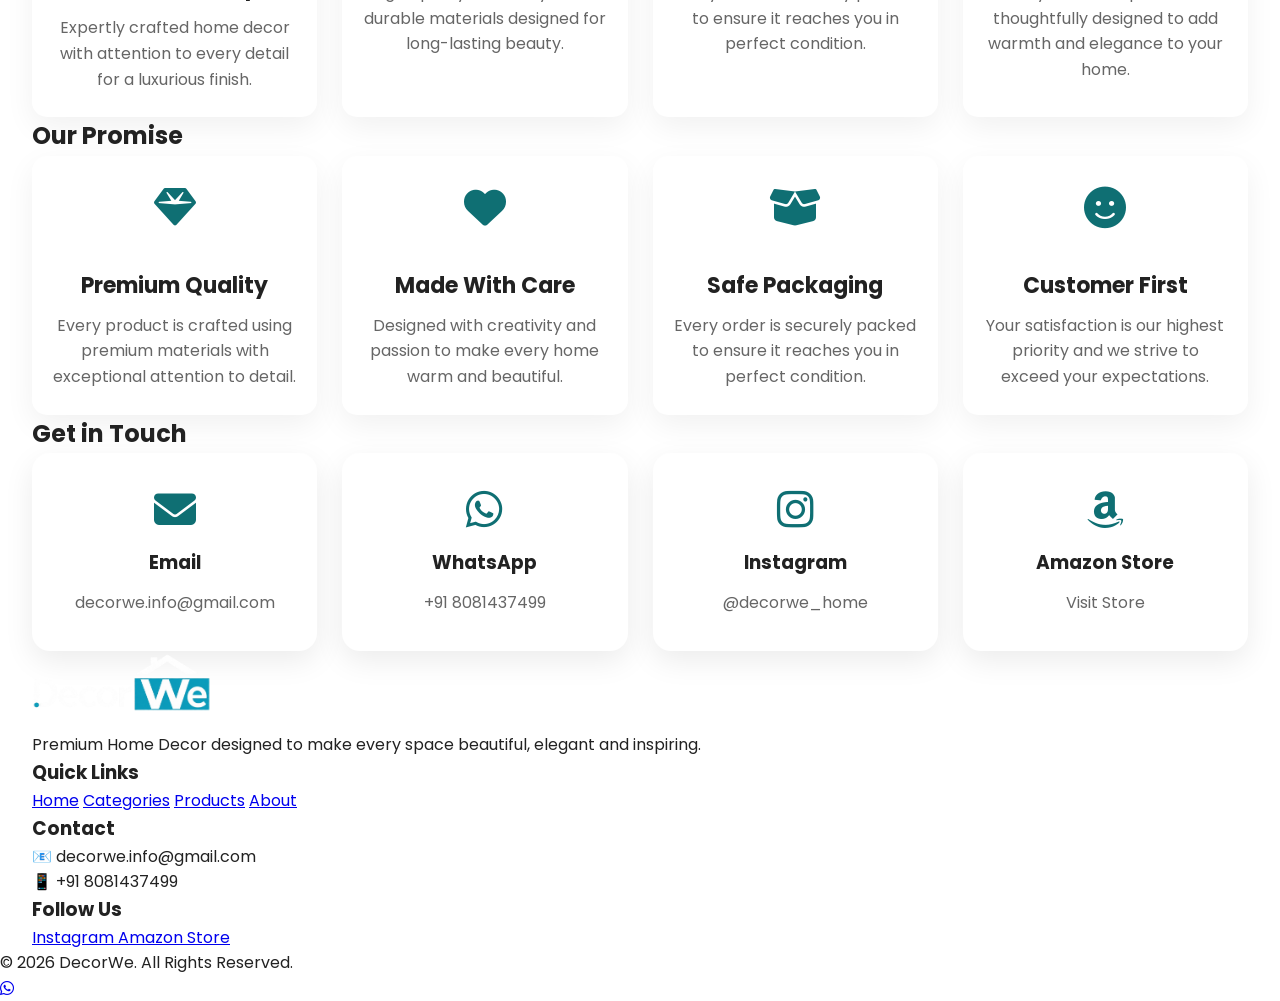
==== commit aa046bdd: "Update index.html" ====
--- a/index.html
+++ b/index.html
@@ -103,13 +103,26 @@
 
 <body>
 
-    <div class="announcement-bar">
-    <div class="announcement-content">
-        <span><i class="fa-solid fa-house"></i> Premium Home Decor</span>
-        <span class="announcement-divider">•</span>
-        <span><i class="fa-solid fa-indian-rupee-sign"></i> Made in India</span>
-        <span class="announcement-divider">•</span>
-        <span><i class="fa-solid fa-shield-halved"></i> Secure Shopping</span>
+  <div class="top-announcement">
+    <div class="top-announcement-inner">
+        <span>
+            <i class="fa-solid fa-house"></i>
+            Premium Home Decor
+        </span>
+
+        <span class="top-divider"></span>
+
+        <span>
+            <i class="fa-solid fa-indian-rupee-sign"></i>
+            Made in India
+        </span>
+
+        <span class="top-divider"></span>
+
+        <span>
+            <i class="fa-solid fa-shield-halved"></i>
+            Secure Shopping
+        </span>
     </div>
 </div>
 
--- a/assets/css/style.css
+++ b/assets/css/style.css
@@ -19,6 +19,48 @@
     width:95%;
     max-width:1400px;
     margin:auto;
+
+
+    /* =========================
+   Announcement Bar
+========================= */
+
+.announcement-bar{
+    width:100%;
+    min-height:34px;
+    background:#f4f8f8;
+    border-bottom:1px solid #e6eeee;
+    display:flex;
+    align-items:center;
+    justify-content:center;
+    padding:6px 20px;
+}
+
+.announcement-content{
+    display:flex;
+    align-items:center;
+    justify-content:center;
+    gap:12px;
+    color:#3f4b4c;
+    font-size:13px;
+    font-weight:500;
+    letter-spacing:.2px;
+    text-align:center;
+}
+
+.announcement-content span{
+    display:inline-flex;
+    align-items:center;
+    gap:5px;
+}
+
+.announcement-content i{
+    color:#087f86;
+    font-size:12px;
+}
+
+.announcement-divider{
+    color:#9ba9aa;
 }
 
 /* Header */
@@ -733,6 +775,25 @@
 
 @media(max-width:600px){
 
+   .announcement-bar{
+    min-height:32px;
+    padding:6px 10px;
+}
+
+.announcement-content{
+    gap:7px;
+    font-size:10.5px;
+    letter-spacing:0;
+}
+
+.announcement-content i{
+    font-size:10px;
+}
+
+.announcement-divider{
+    font-size:9px;
+}
+    
     .hero-text h1{
         font-size:32px;
     }
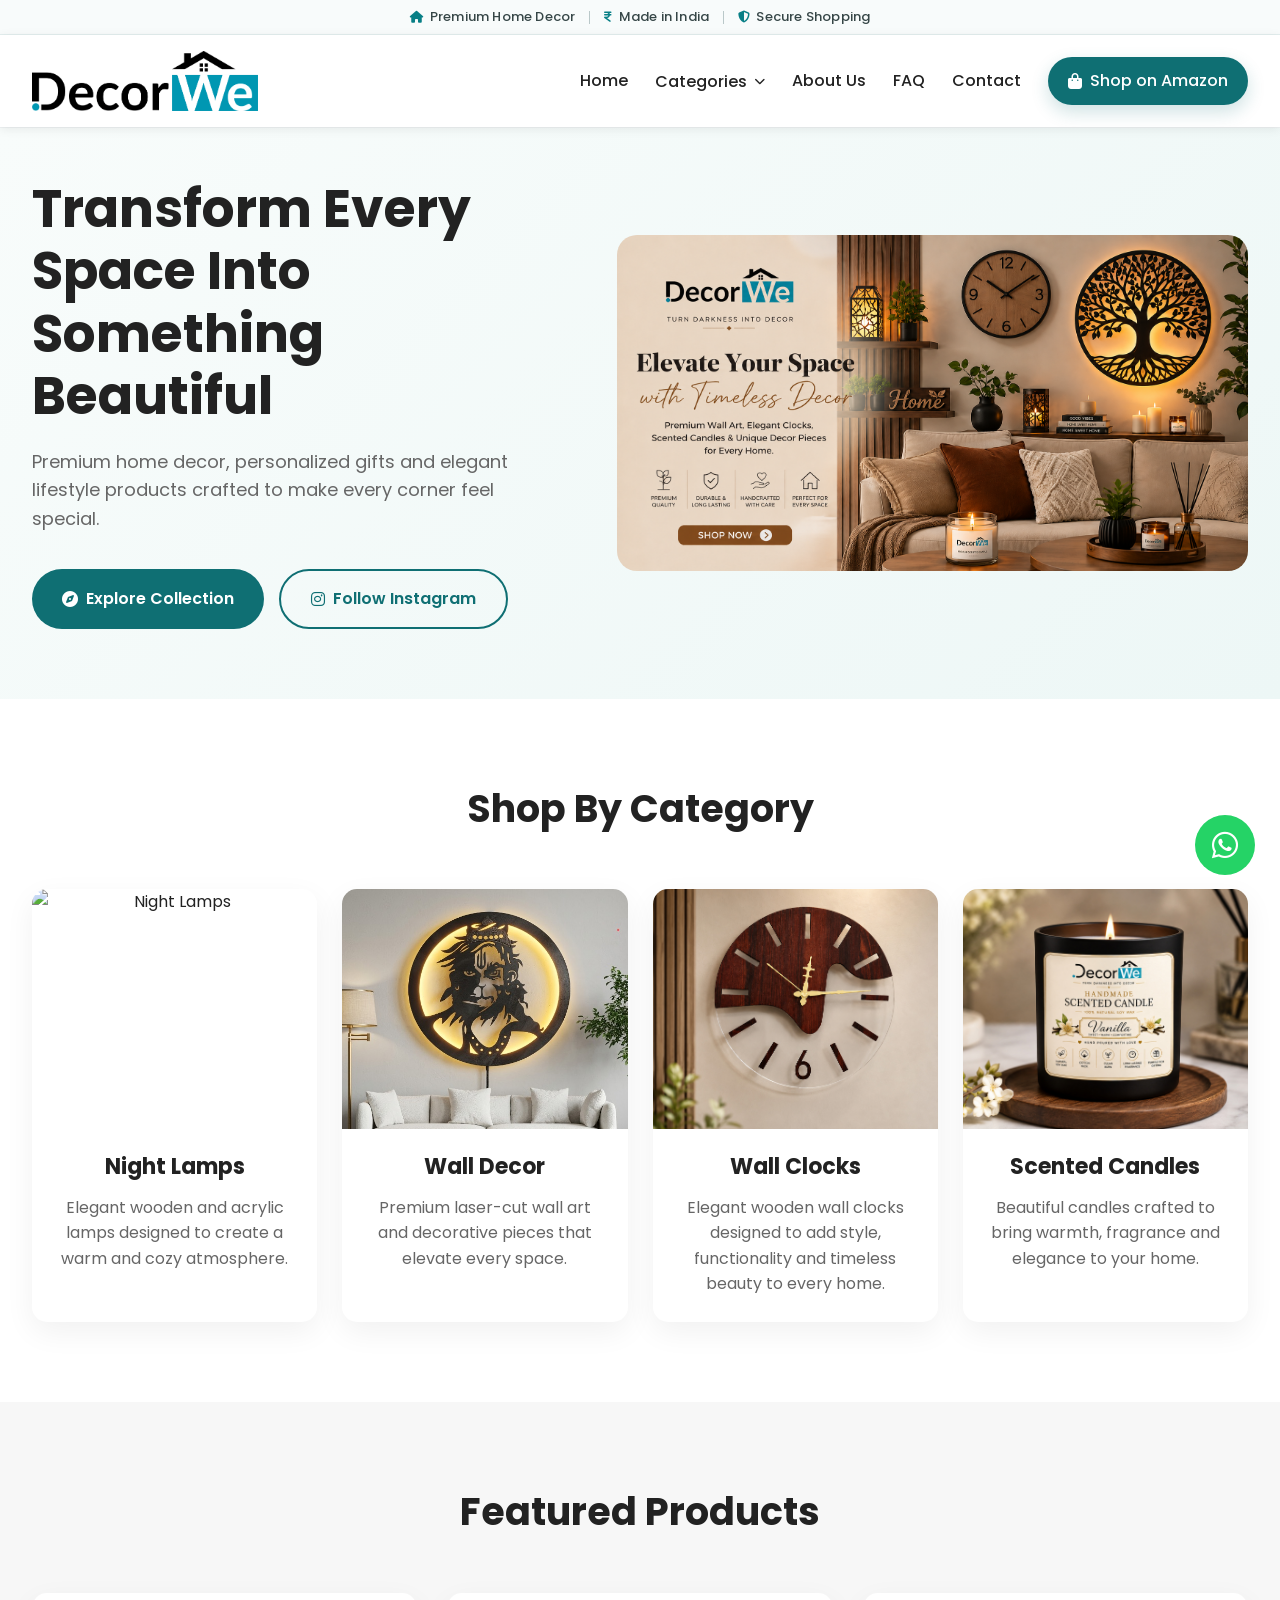
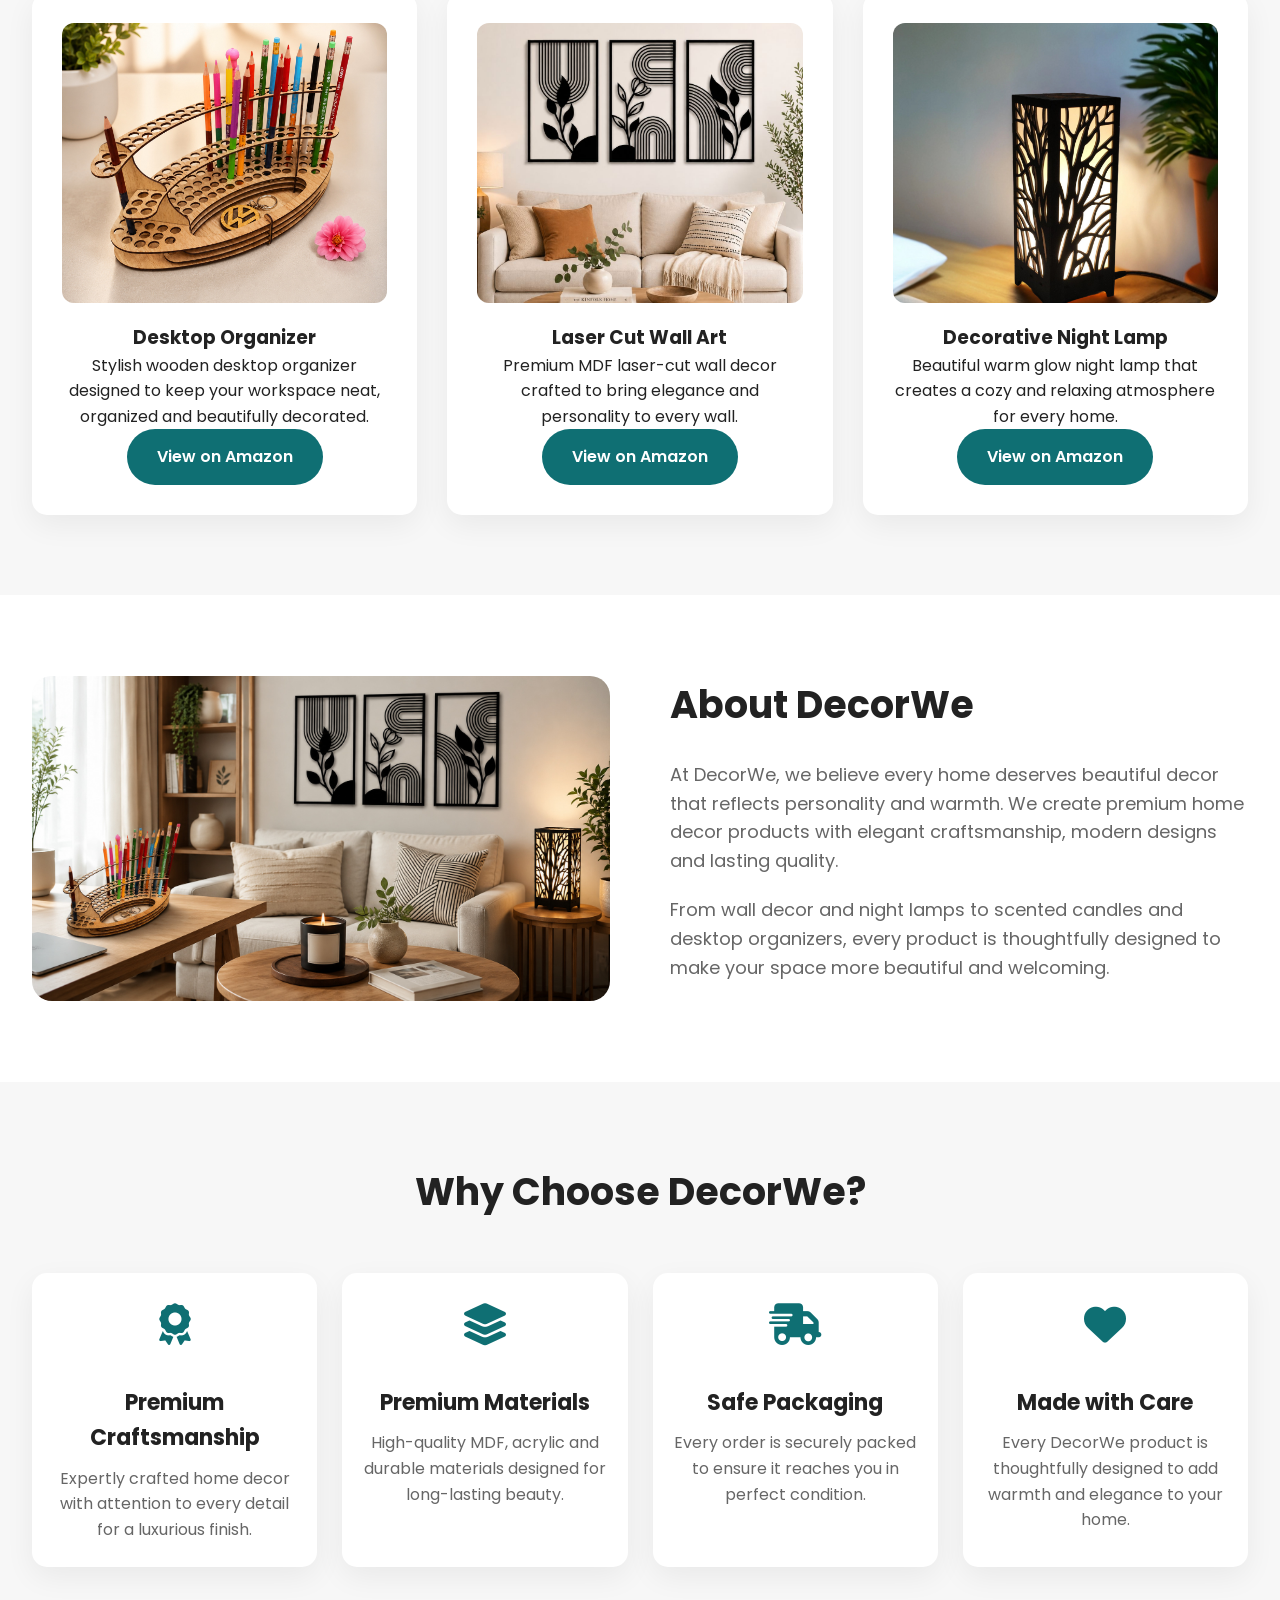
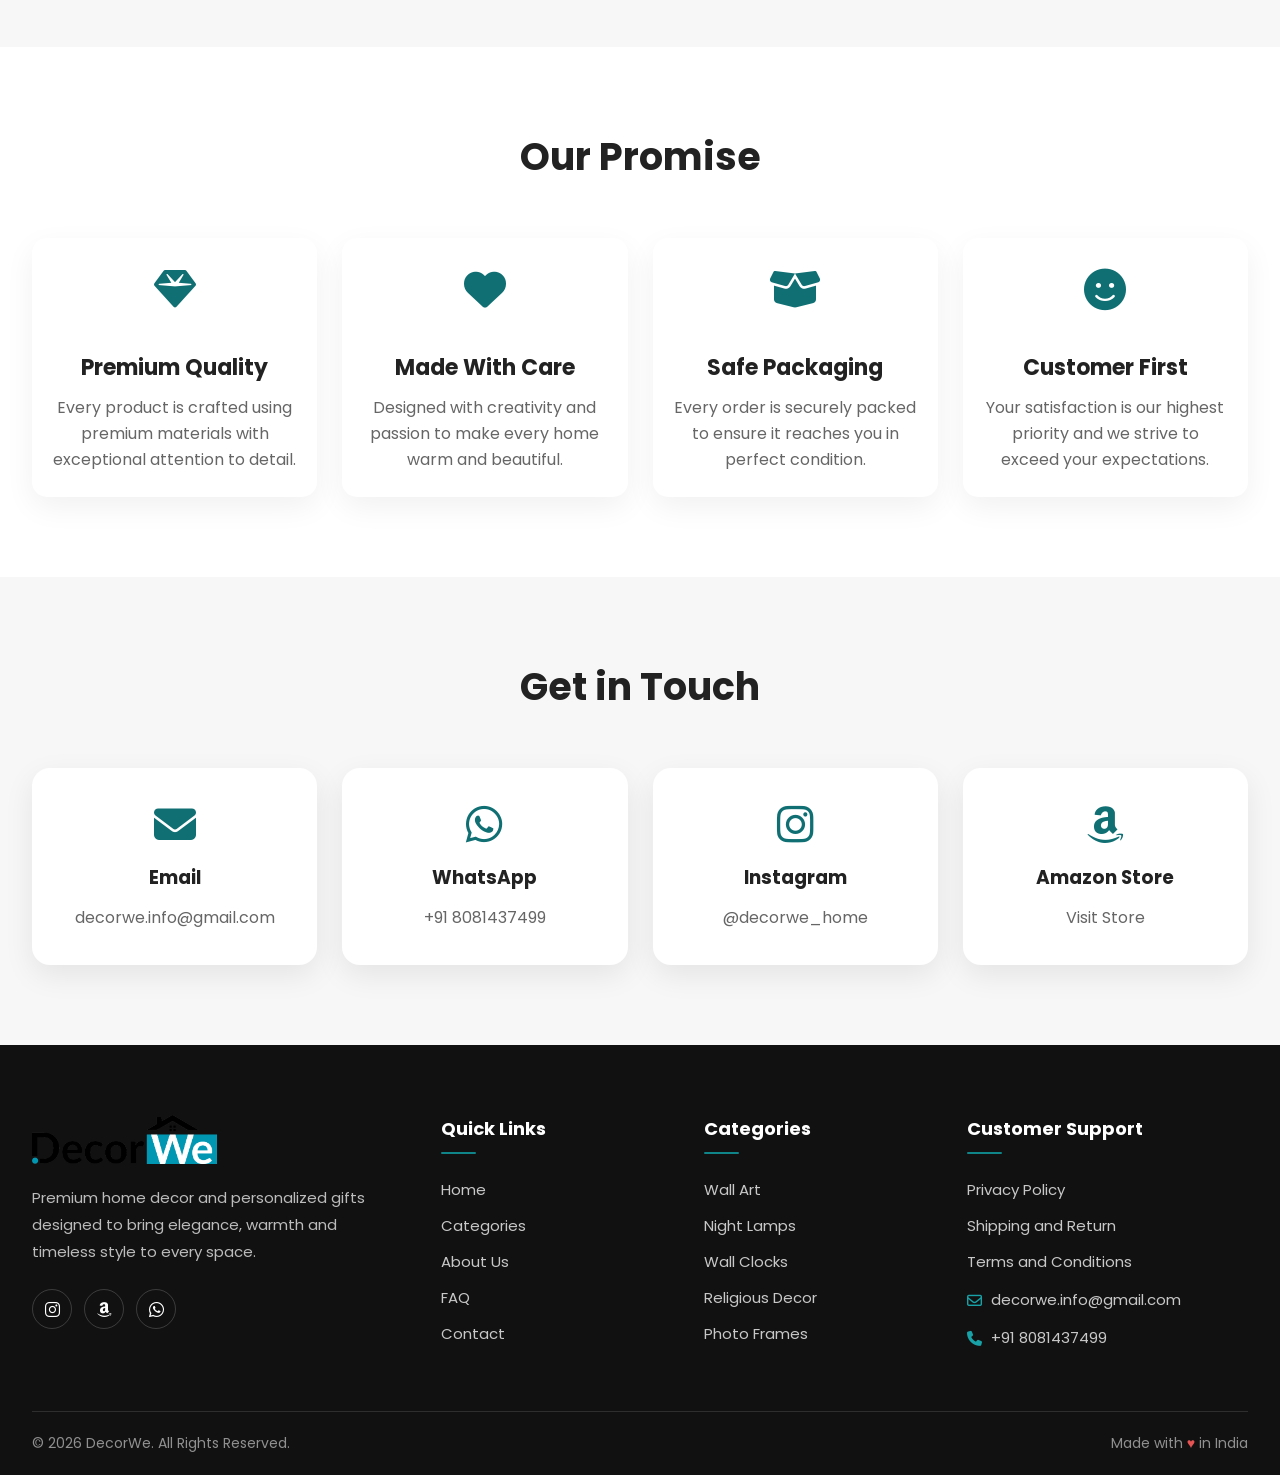
==== commit 70d4f161: "Update index.html" ====
--- a/index.html
+++ b/index.html
@@ -533,56 +533,111 @@
 
 </section>
 
-<footer>
+<footer class="site-footer">
 
     <div class="container footer-grid">
 
-        <div>
-            <img src="assets/images/logo/logo-white.png" alt="DecorWe Logo" class="footer-logo">
+        <!-- Brand -->
+        <div class="footer-brand">
+
+            <a href="index.html">
+                <img src="assets/images/logo/logo.png"
+                     alt="DecorWe Logo"
+                     class="footer-logo">
+            </a>
+
             <p>
-                Premium Home Decor designed to make every space beautiful,
-                elegant and inspiring.
+                Premium home decor and personalized gifts designed
+                to bring elegance, warmth and timeless style to every space.
             </p>
-        </div>
-
-        <div>
+
+            <div class="footer-social-icons">
+
+                <a href="https://www.instagram.com/decorwe_home/"
+                   target="_blank"
+                   rel="noopener noreferrer"
+                   aria-label="DecorWe Instagram">
+                    <i class="fa-brands fa-instagram"></i>
+                </a>
+
+                <a href="https://www.amazon.in/stores/DECORWE/page/19DD94EA-7425-43B6-A55E-58A86785EBBE?lp_asin=B0DKQ6T5X3&ref_=cm_sw_r_cp_ud_ast_store_HPH9Y5K63T428S83PRY3&store_ref=bl_ast_dp_brandlogo_sto"
+                   target="_blank"
+                   rel="noopener noreferrer"
+                   aria-label="DecorWe Amazon Store">
+                    <i class="fa-brands fa-amazon"></i>
+                </a>
+
+                <a href="https://wa.me/918081437499"
+                   target="_blank"
+                   rel="noopener noreferrer"
+                   aria-label="Contact DecorWe on WhatsApp">
+                    <i class="fa-brands fa-whatsapp"></i>
+                </a>
+
+            </div>
+
+        </div>
+
+        <!-- Quick Links -->
+        <div class="footer-column">
+
             <h3>Quick Links</h3>
 
-            <a href="#home">Home</a>
-            <a href="#categories">Categories</a>
-            <a href="#products">Products</a>
-            <a href="#about">About</a>
-        </div>
-
-        <div>
-            <h3>Contact</h3>
-
-            <p>📧 decorwe.info@gmail.com</p>
-
-            <p>📱 +91 8081437499</p>
-        </div>
-
-        <div>
-
-            <h3>Follow Us</h3>
-
-            <a href="https://www.instagram.com/decorwe_home/" target="_blank">
-                Instagram
+            <a href="index.html">Home</a>
+            <a href="index.html#categories">Categories</a>
+            <a href="about.html">About Us</a>
+            <a href="faq.html">FAQ</a>
+            <a href="contact.html">Contact</a>
+
+        </div>
+
+        <!-- Categories -->
+        <div class="footer-column">
+
+            <h3>Categories</h3>
+
+            <a href="index.html#categories">Wall Art</a>
+            <a href="index.html#categories">Night Lamps</a>
+            <a href="index.html#categories">Wall Clocks</a>
+            <a href="index.html#categories">Religious Decor</a>
+            <a href="index.html#categories">Photo Frames</a>
+
+        </div>
+
+        <!-- Customer Support -->
+        <div class="footer-column">
+
+            <h3>Customer Support</h3>
+
+            <a href="privacy-policy.html">Privacy Policy</a>
+            <a href="shipping-return.html">Shipping and Return</a>
+            <a href="terms.html">Terms and Conditions</a>
+
+            <a href="mailto:decorwe.info@gmail.com"
+               class="footer-contact-link">
+                <i class="fa-regular fa-envelope"></i>
+                decorwe.info@gmail.com
             </a>
 
-
-            <a href="https://www.amazon.in/stores/DECORWE/page/19DD94EA-7425-43B6-A55E-58A86785EBBE"
-               target="_blank">
-                Amazon Store
+            <a href="tel:+918081437499"
+               class="footer-contact-link">
+                <i class="fa-solid fa-phone"></i>
+                +91 8081437499
             </a>
 
         </div>
 
     </div>
 
-    <div class="copyright">
-
-        © 2026 DecorWe. All Rights Reserved.
+    <div class="container footer-bottom">
+
+        <p>
+            © 2026 DecorWe. All Rights Reserved.
+        </p>
+
+        <p>
+            Made with <span class="footer-heart">♥</span> in India
+        </p>
 
     </div>
 
--- a/assets/css/style.css
+++ b/assets/css/style.css
@@ -19,48 +19,49 @@
     width:95%;
     max-width:1400px;
     margin:auto;
-
-
-    /* =========================
-   Announcement Bar
+}
+
+/* =========================
+   Top Announcement Bar
 ========================= */
 
-.announcement-bar{
-    width:100%;
+.top-announcement{
+    width:100%;
+    background:#f8fbfb;
+    border-bottom:1px solid #e3eeee;
+}
+
+.top-announcement-inner{
     min-height:34px;
-    background:#f4f8f8;
-    border-bottom:1px solid #e6eeee;
+    padding:6px 20px;
     display:flex;
     align-items:center;
     justify-content:center;
-    padding:6px 20px;
-}
-
-.announcement-content{
-    display:flex;
-    align-items:center;
-    justify-content:center;
-    gap:12px;
-    color:#3f4b4c;
+    gap:14px;
+    color:#364647;
     font-size:13px;
     font-weight:500;
     letter-spacing:.2px;
-    text-align:center;
-}
-
-.announcement-content span{
+    line-height:1.2;
+}
+
+.top-announcement-inner span{
     display:inline-flex;
     align-items:center;
-    gap:5px;
-}
-
-.announcement-content i{
+    gap:6px;
+    white-space:nowrap;
+}
+
+.top-announcement-inner i{
     color:#087f86;
     font-size:12px;
 }
 
-.announcement-divider{
-    color:#9ba9aa;
+.top-divider{
+    width:1px;
+    height:13px;
+    background:#bac8c9;
+    display:block;
 }
 
 /* Header */
@@ -521,59 +522,133 @@
     color:#0f6f73;
 }
 
-/* Footer */
-
-footer{
-    background:#111;
-    color:#fff;
-    padding:70px 0 20px;
+/* =========================
+   Premium Footer
+========================= */
+
+.site-footer{
+    background:#111111;
+    color:#ffffff;
+    padding:70px 0 0;
 }
 
 .footer-grid{
     display:grid;
-    grid-template-columns:2fr 1fr 1fr 1fr;
-    gap:40px;
+    grid-template-columns:1.7fr 1fr 1fr 1.35fr;
+    gap:55px;
+    align-items:start;
+    padding-bottom:50px;
+}
+
+.footer-logo{
+    width:185px;
+    height:auto;
+    display:block;
+    margin-bottom:20px;
+}
+
+.footer-brand p{
+    max-width:390px;
+    color:#bcbcbc;
+    font-size:15px;
+    line-height:1.8;
+    margin-bottom:24px;
+}
+
+.footer-column h3{
+    position:relative;
+    color:#ffffff;
+    font-size:18px;
+    margin-bottom:24px;
+    padding-bottom:10px;
+}
+
+.footer-column h3::after{
+    content:"";
+    position:absolute;
+    left:0;
+    bottom:0;
+    width:35px;
+    height:2px;
+    border-radius:2px;
+    background:#0f858a;
+}
+
+.footer-column > a{
+    display:block;
+    width:max-content;
+    max-width:100%;
+    color:#c8c8c8;
+    text-decoration:none;
+    font-size:15px;
+    margin-bottom:12px;
+    transition:.3s ease;
+}
+
+.footer-column > a:hover{
+    color:#ffffff;
+    transform:translateX(4px);
+}
+
+.footer-social-icons{
+    display:flex;
+    align-items:center;
+    gap:12px;
+}
+
+.footer-social-icons a{
+    width:40px;
+    height:40px;
+    border-radius:50%;
+    display:flex;
+    align-items:center;
+    justify-content:center;
+    border:1px solid rgba(255,255,255,.18);
+    color:#ffffff;
+    text-decoration:none;
+    font-size:17px;
+    transition:.3s ease;
+}
+
+.footer-social-icons a:hover{
+    background:#0f858a;
+    border-color:#0f858a;
+    transform:translateY(-3px);
+}
+
+.footer-contact-link{
+    display:flex !important;
     align-items:flex-start;
-}
-
-.footer-grid > div{
-    text-align:left;
-}
-
-.footer-logo{
-    width:180px;
-    height:auto;
-    display:block;
-    margin-bottom:20px;
-}
-
-footer h3{
-    color:#fff;
-    margin-bottom:20px;
-}
-
-footer p{
-    color:#bbb;
-    margin-bottom:10px;
-}
-
-footer a{
-    display:block;
-    color:#ddd;
-    text-decoration:none;
-    margin-bottom:10px;
-}
-
-footer a:hover{
-    color:#0f6f73;
-}
-
-.copyright{
-    text-align:center;
-    margin-top:40px;
+    gap:9px;
+    width:100% !important;
+    margin-top:15px;
+    line-height:1.5;
+}
+
+.footer-contact-link i{
+    color:#18a1a6;
+    margin-top:4px;
+    flex-shrink:0;
+}
+
+.footer-bottom{
+    display:flex;
+    align-items:center;
+    justify-content:space-between;
+    gap:20px;
     padding-top:20px;
-    border-top:1px solid rgba(255,255,255,.15);
-    color:#888;
+    padding-bottom:20px;
+    border-top:1px solid rgba(255,255,255,.12);
+}
+
+.footer-bottom p{
+    color:#909090;
+    font-size:14px;
+    margin:0;
+}
+
+.footer-heart{
+    color:#e65353;
 }
 
 /* WhatsApp Button */
@@ -766,32 +841,39 @@
         text-align:center;
     }
 
-    .footer-grid{
-        grid-template-columns:repeat(2,minmax(0,1fr));
-    }
+   .footer-grid{
+    grid-template-columns:repeat(2,minmax(0,1fr));
+    gap:40px;
+}
+
+.footer-bottom{
+    flex-direction:column;
+    text-align:center;
+    gap:5px;
+}
 }
 
 /* Small Mobile */
 
 @media(max-width:600px){
 
-   .announcement-bar{
+ .top-announcement-inner{
     min-height:32px;
-    padding:6px 10px;
-}
-
-.announcement-content{
+    padding:6px 8px;
     gap:7px;
-    font-size:10.5px;
-    letter-spacing:0;
-}
-
-.announcement-content i{
-    font-size:10px;
-}
-
-.announcement-divider{
+    font-size:9.5px;
+}
+
+.top-announcement-inner span{
+    gap:3px;
+}
+
+.top-announcement-inner i{
     font-size:9px;
+}
+
+.top-divider{
+    height:11px;
 }
     
     .hero-text h1{
@@ -839,4 +921,31 @@
         height:52px;
         font-size:26px;
     }
-}
+
+.footer-grid{
+    grid-template-columns:1fr;
+    gap:35px;
+}
+
+.site-footer{
+    padding-top:50px;
+}
+
+.footer-brand p{
+    max-width:100%;
+}
+
+.footer-logo{
+    width:165px;
+}
+
+.footer-bottom{
+    padding-top:18px;
+    padding-bottom:18px;
+}
+
+.footer-bottom p{
+    font-size:13px;
+}
+    
+}
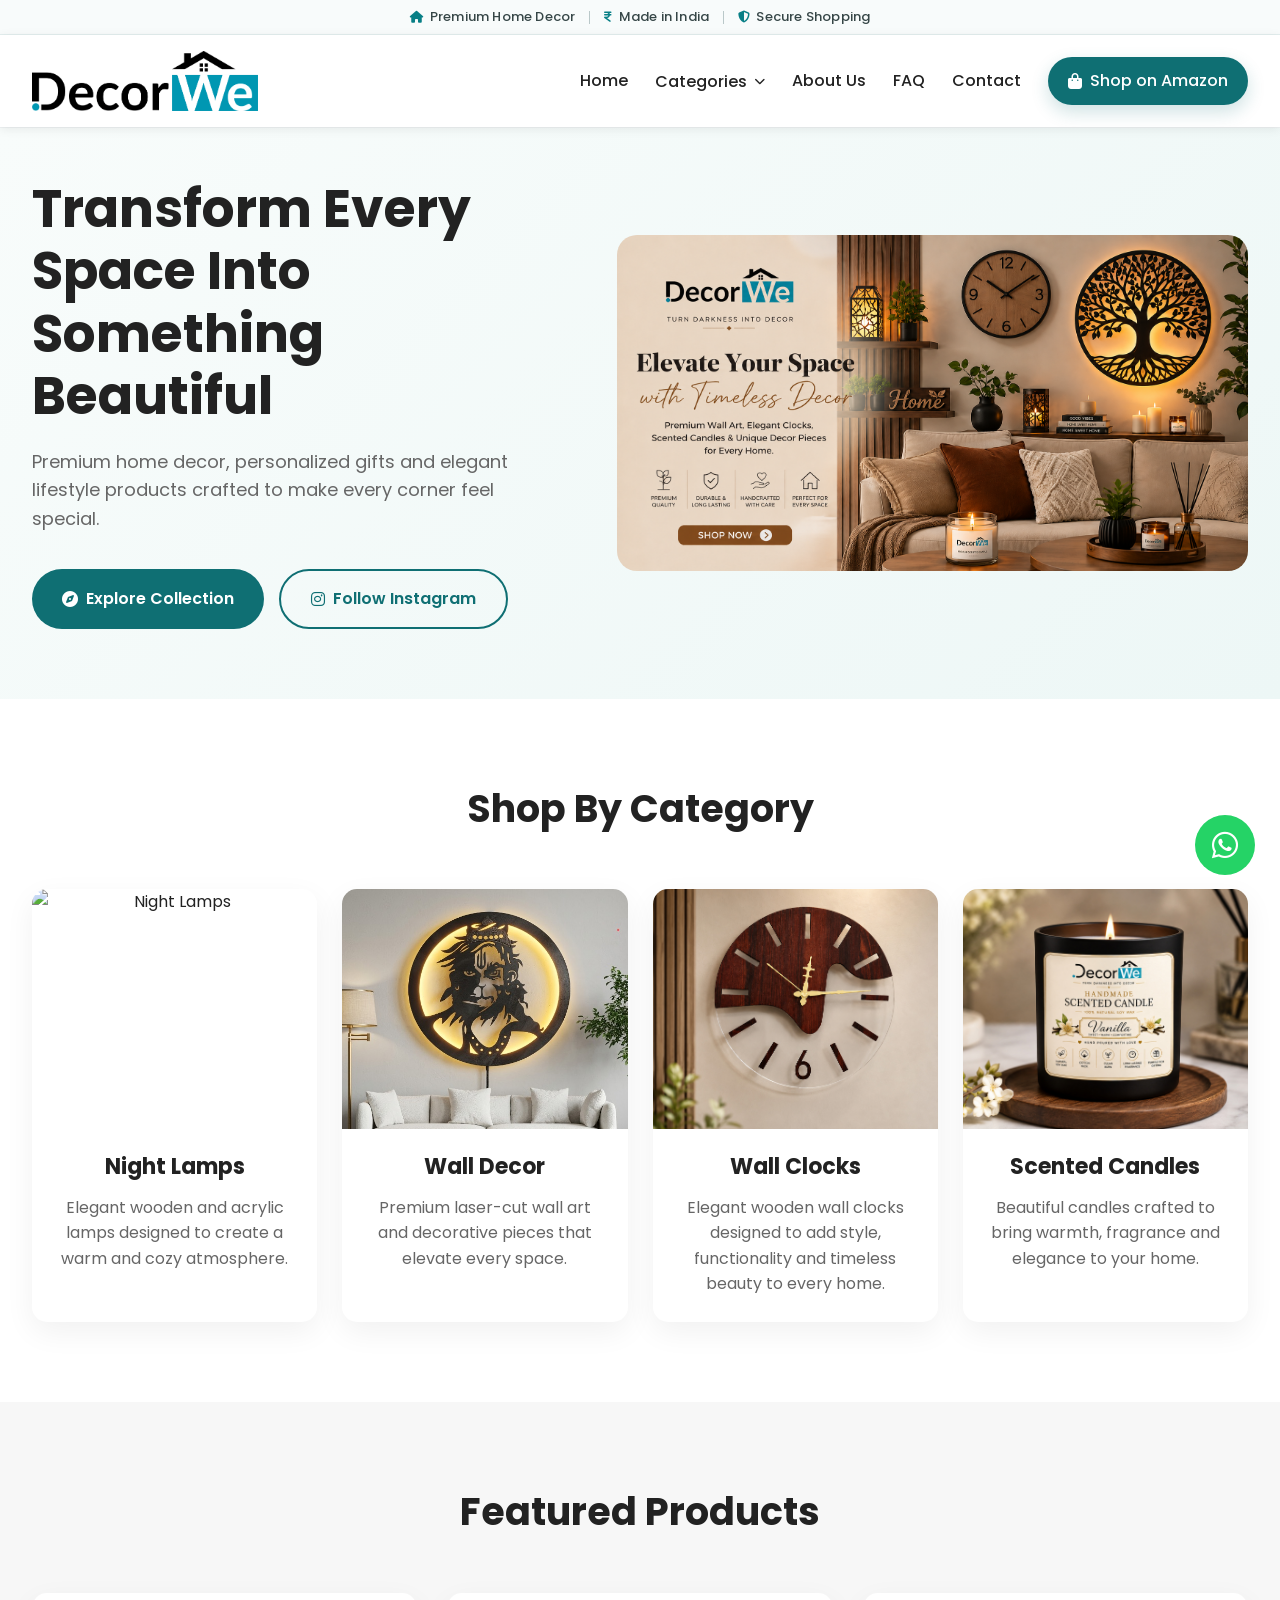
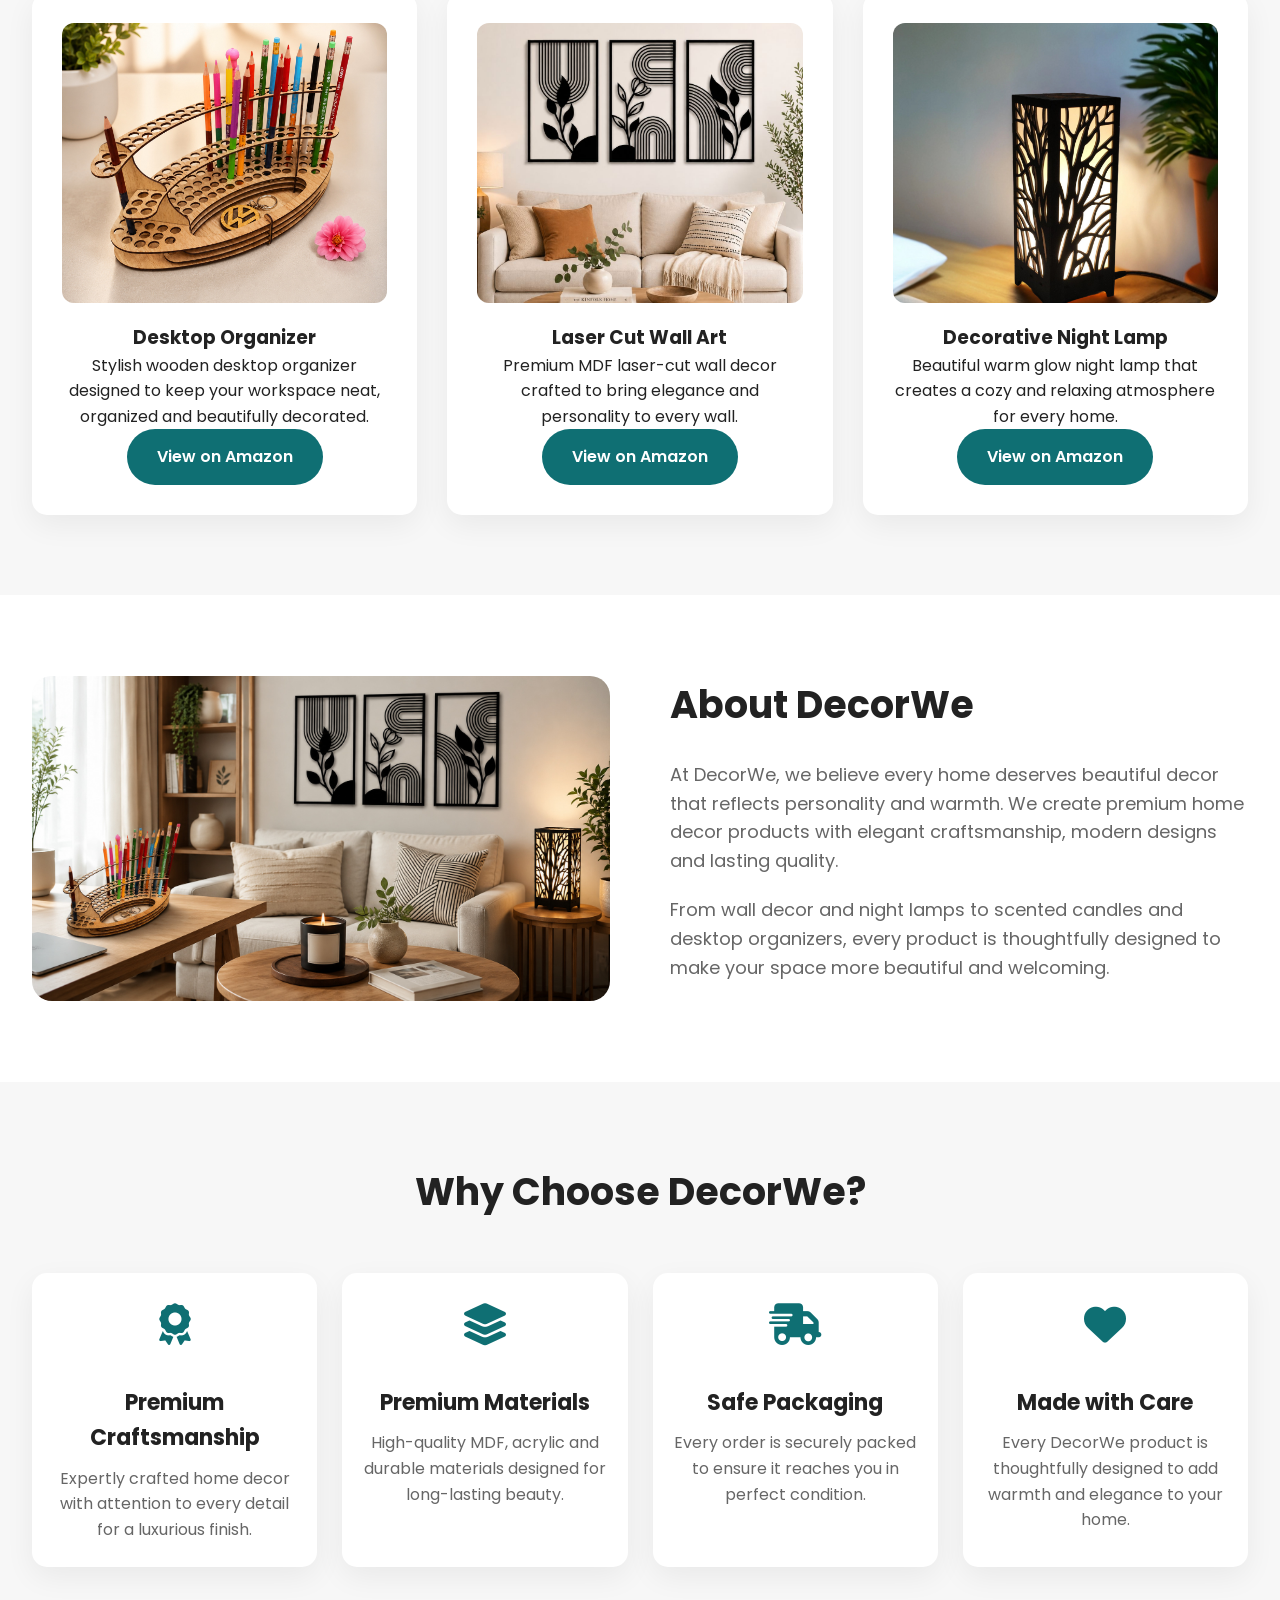
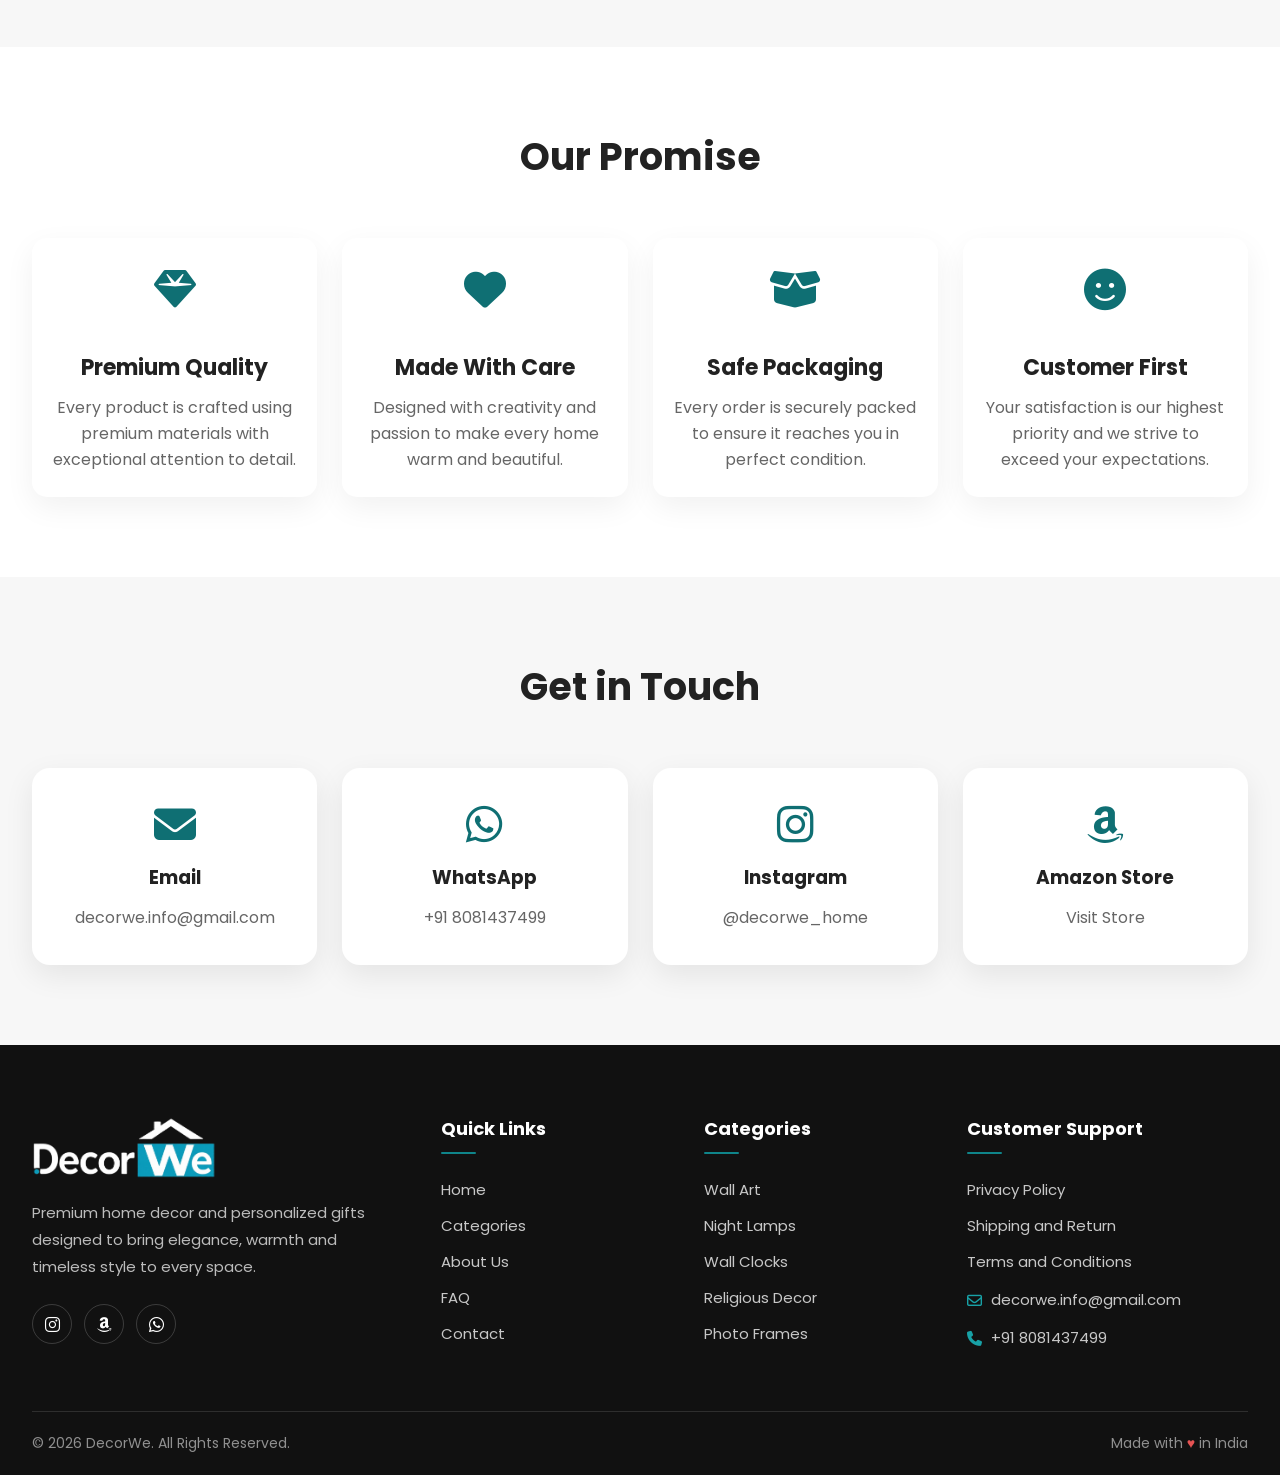
==== commit 849e1bf9: "Update index.html" ====
--- a/index.html
+++ b/index.html
@@ -541,7 +541,7 @@
         <div class="footer-brand">
 
             <a href="index.html">
-                <img src="assets/images/logo/logo.png"
+                <img src="assets/images/logo/logo-white.png"
                      alt="DecorWe Logo"
                      class="footer-logo">
             </a>
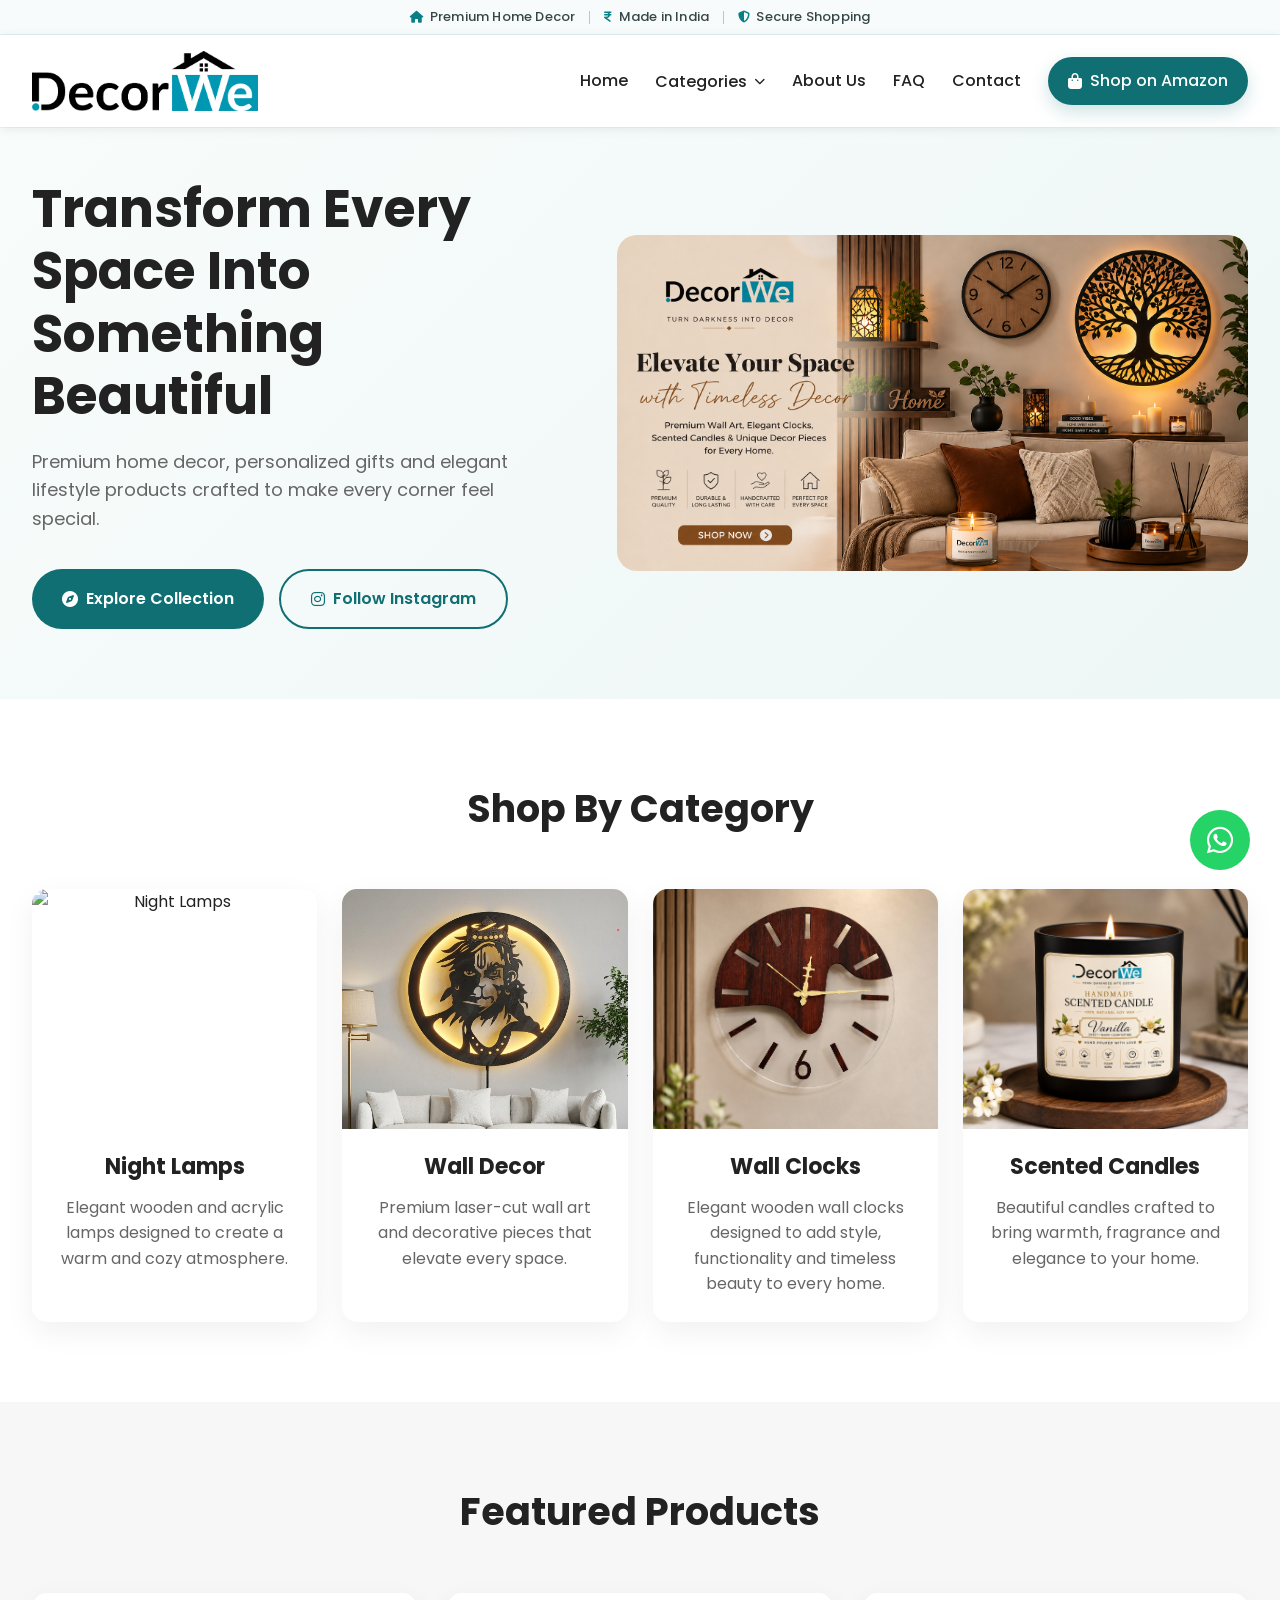
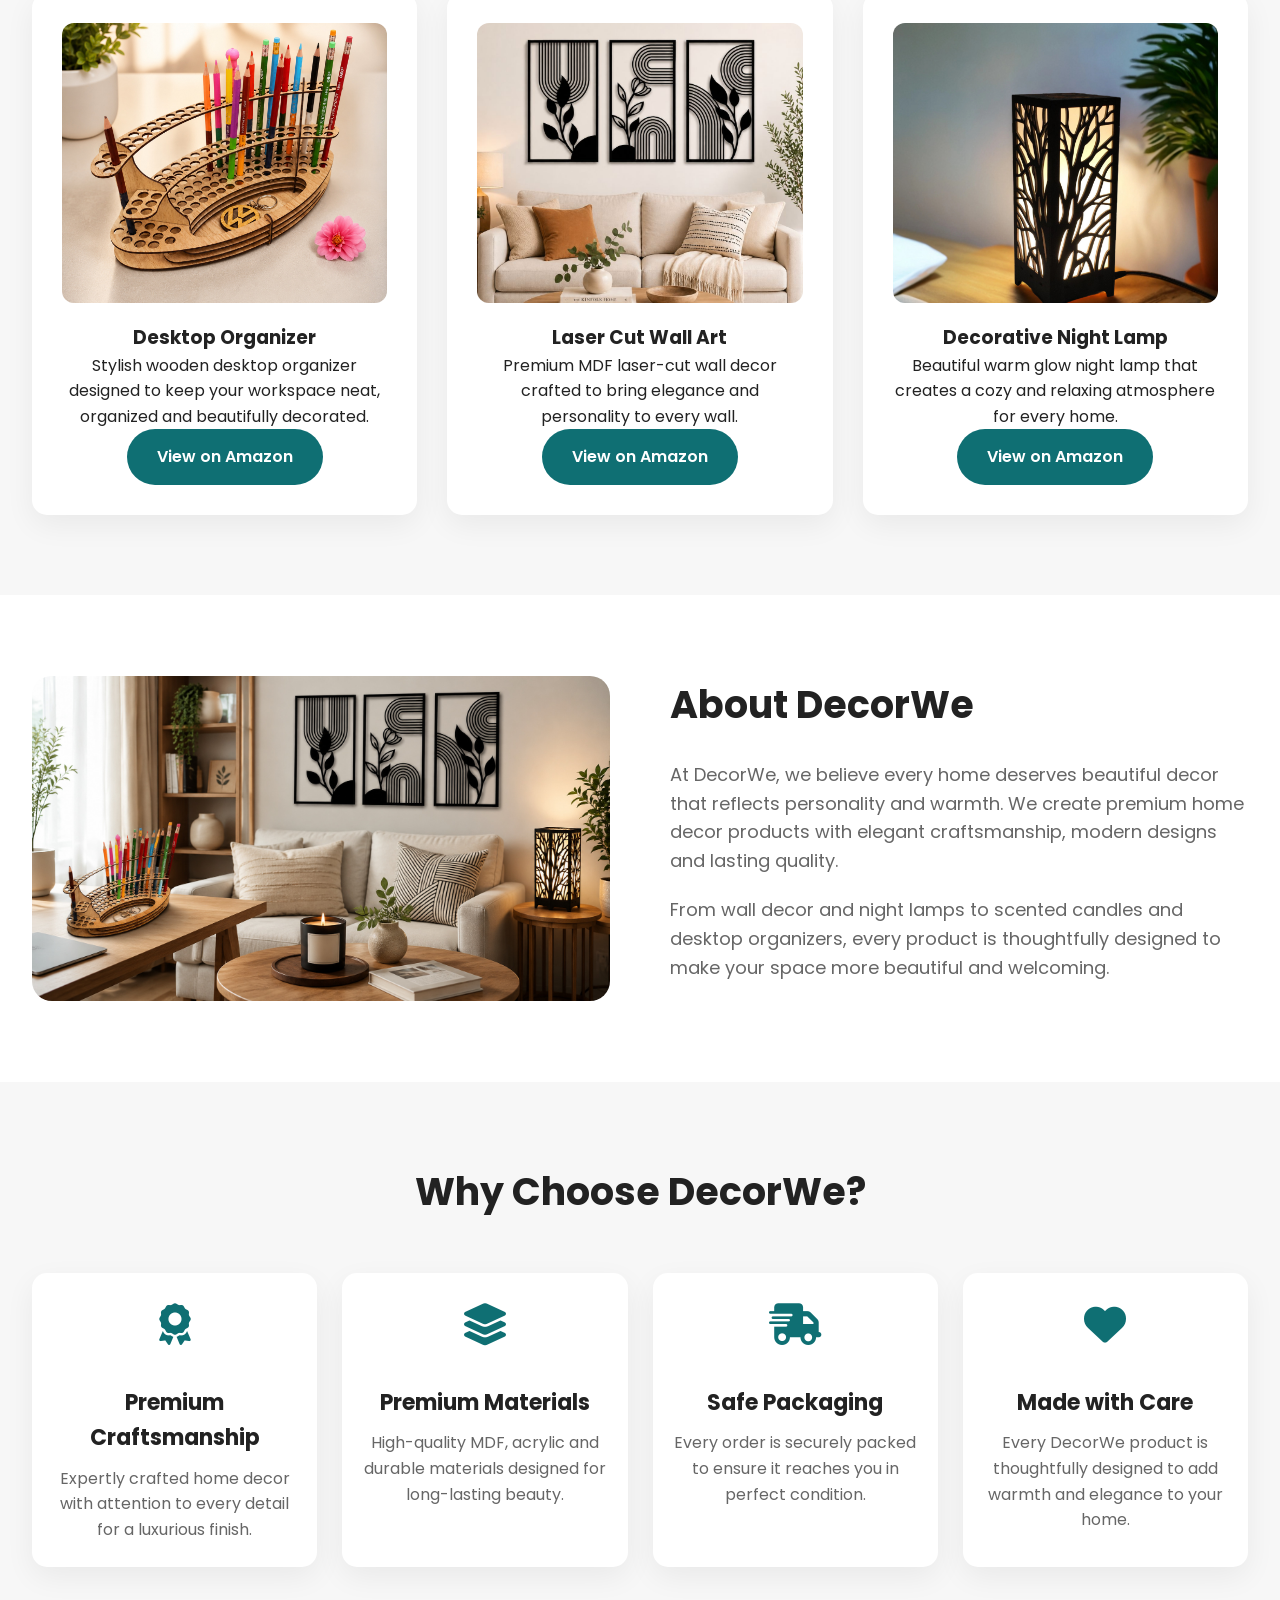
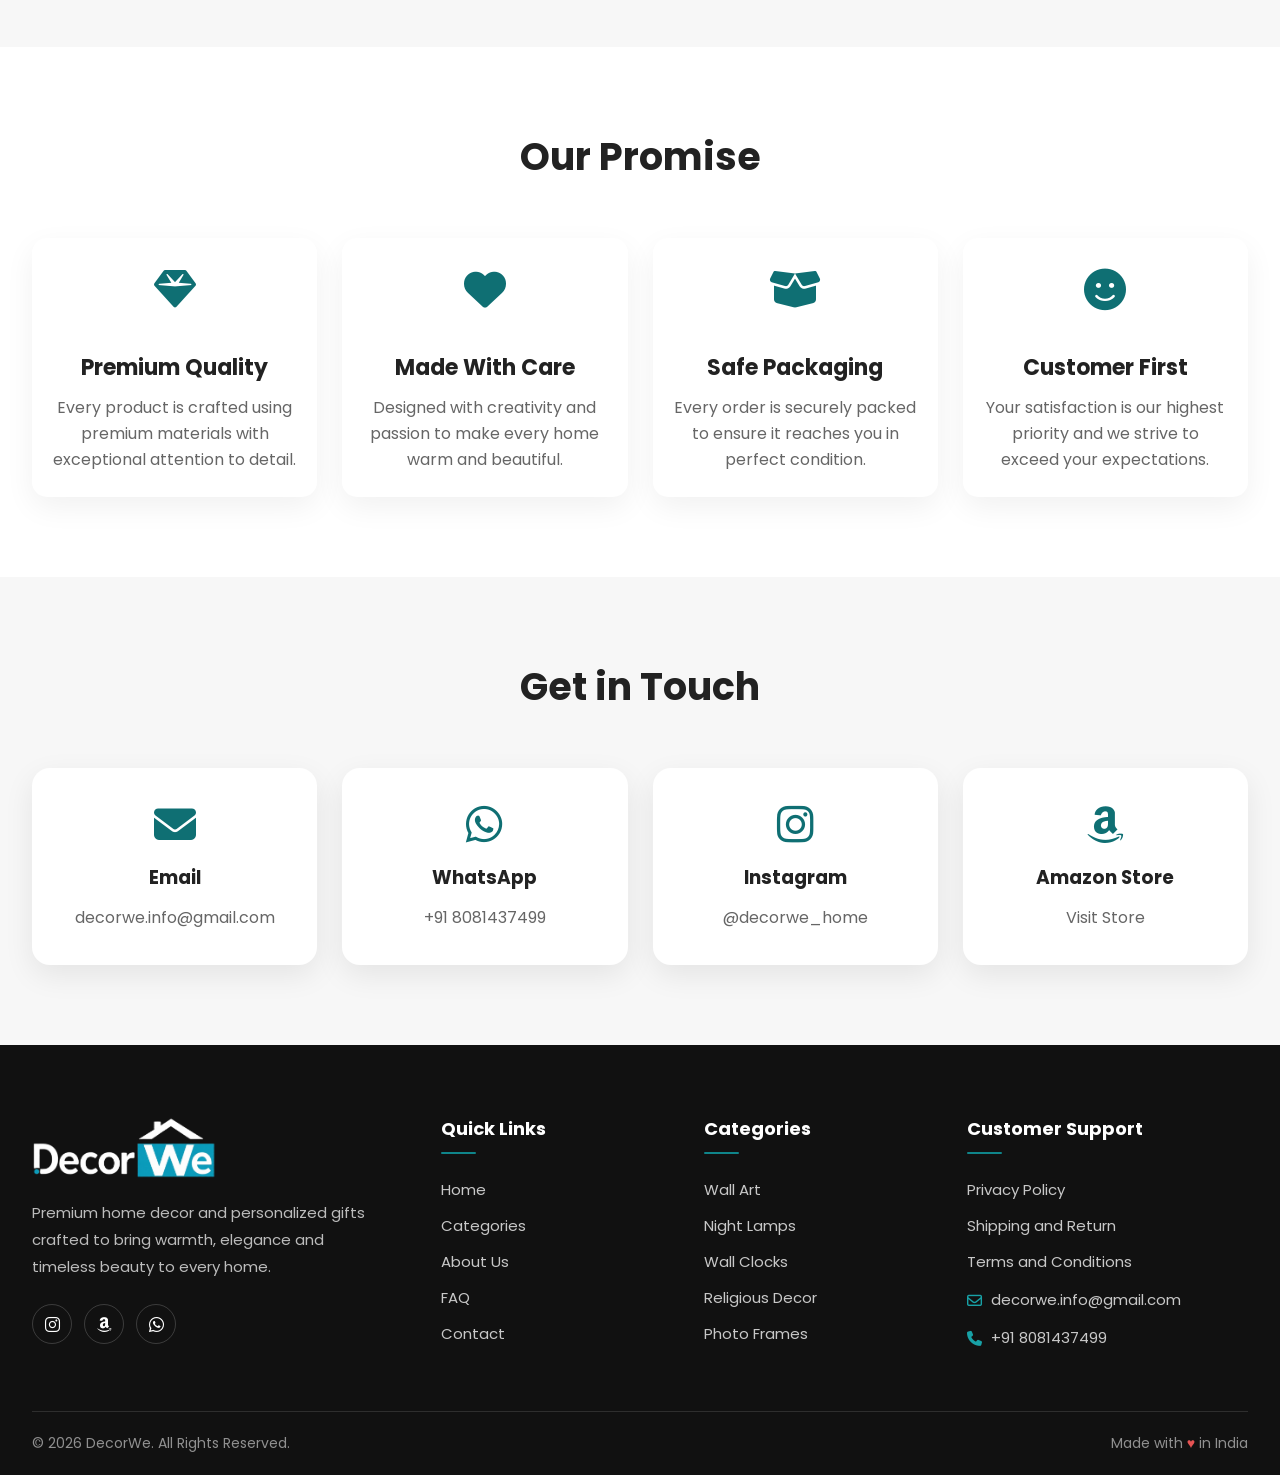
==== commit 503d43a7: "Update index.html" ====
--- a/index.html
+++ b/index.html
@@ -547,8 +547,7 @@
             </a>
 
             <p>
-                Premium home decor and personalized gifts designed
-                to bring elegance, warmth and timeless style to every space.
+                Premium home decor and personalized gifts crafted to bring warmth, elegance and timeless beauty to every home.
             </p>
 
             <div class="footer-social-icons">
--- a/assets/css/style.css
+++ b/assets/css/style.css
@@ -655,8 +655,8 @@
 
 .whatsapp{
     position:fixed;
-    right:25px;
-    bottom:25px;
+    right:30px;
+    bottom:30px;
     width:60px;
     height:60px;
     border-radius:50%;
@@ -929,6 +929,7 @@
 
 .site-footer{
     padding-top:50px;
+    padding-bottom:30px;
 }
 
 .footer-brand p{
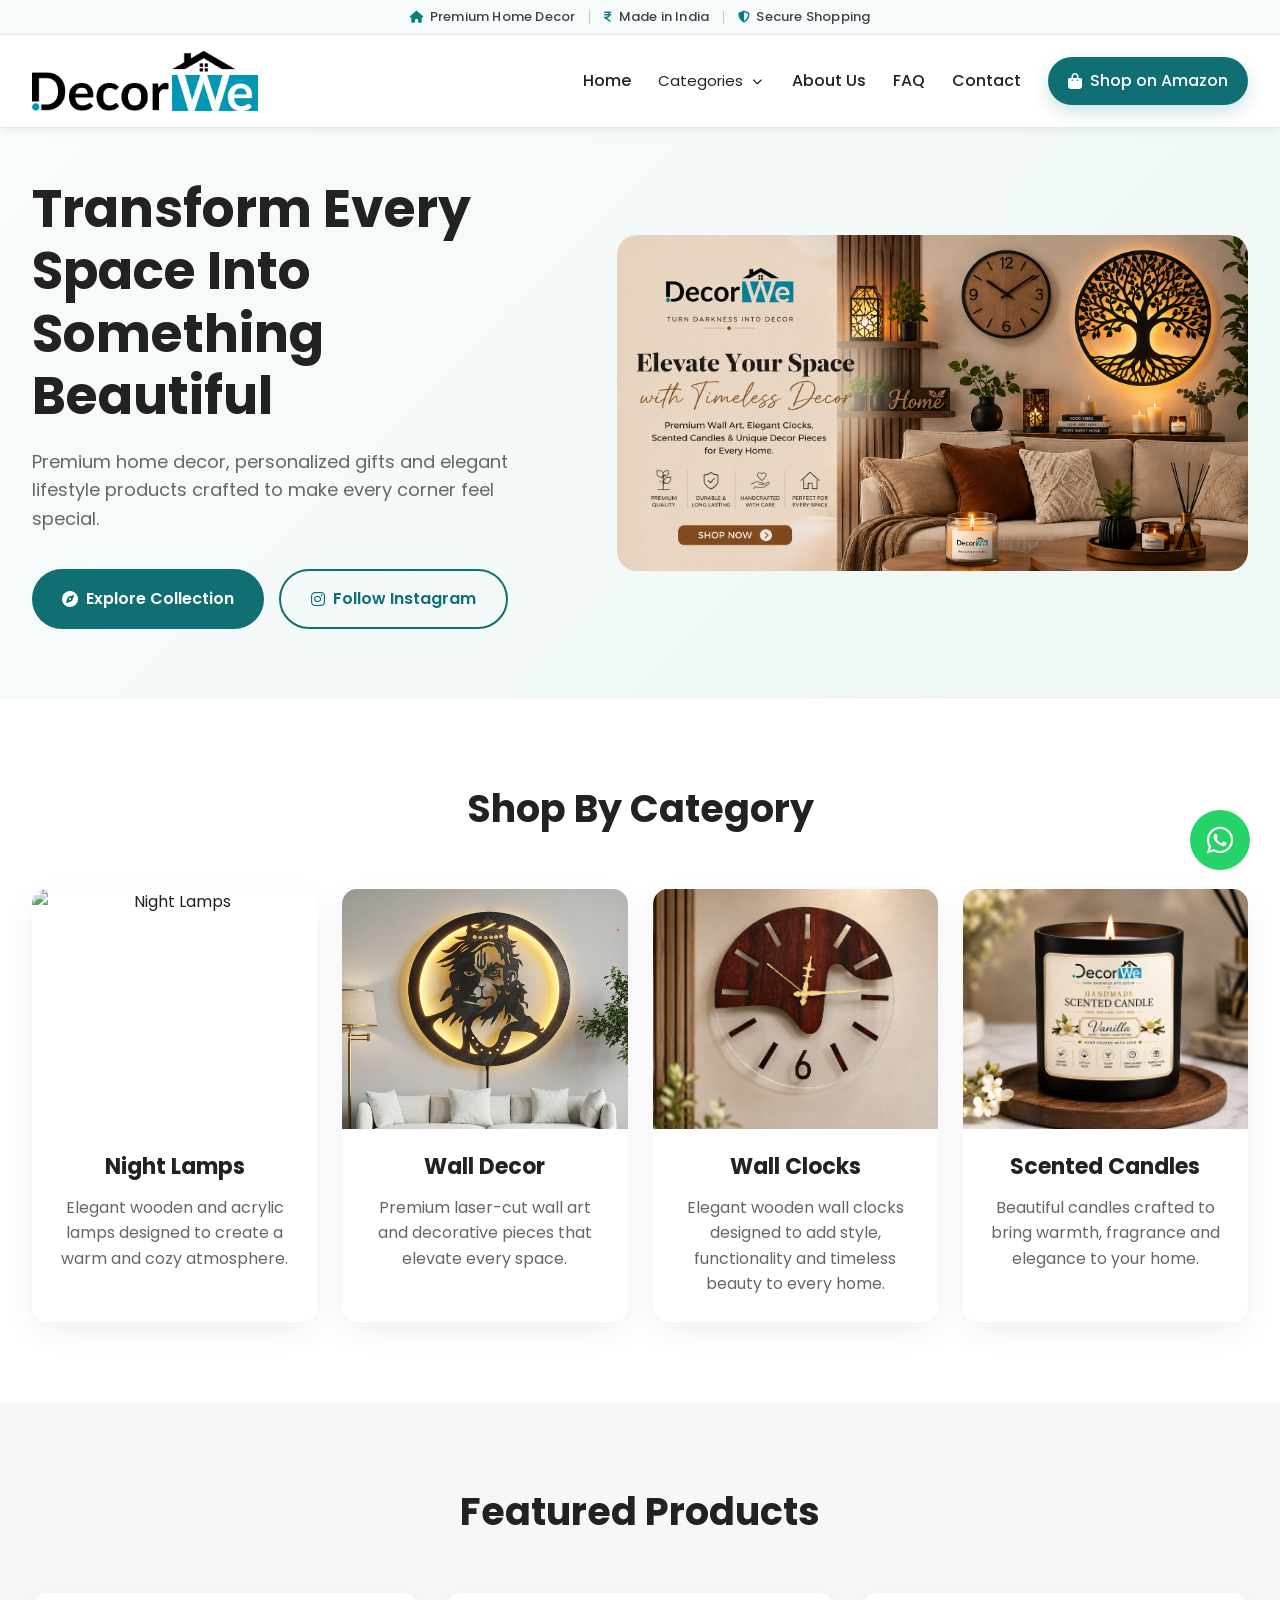
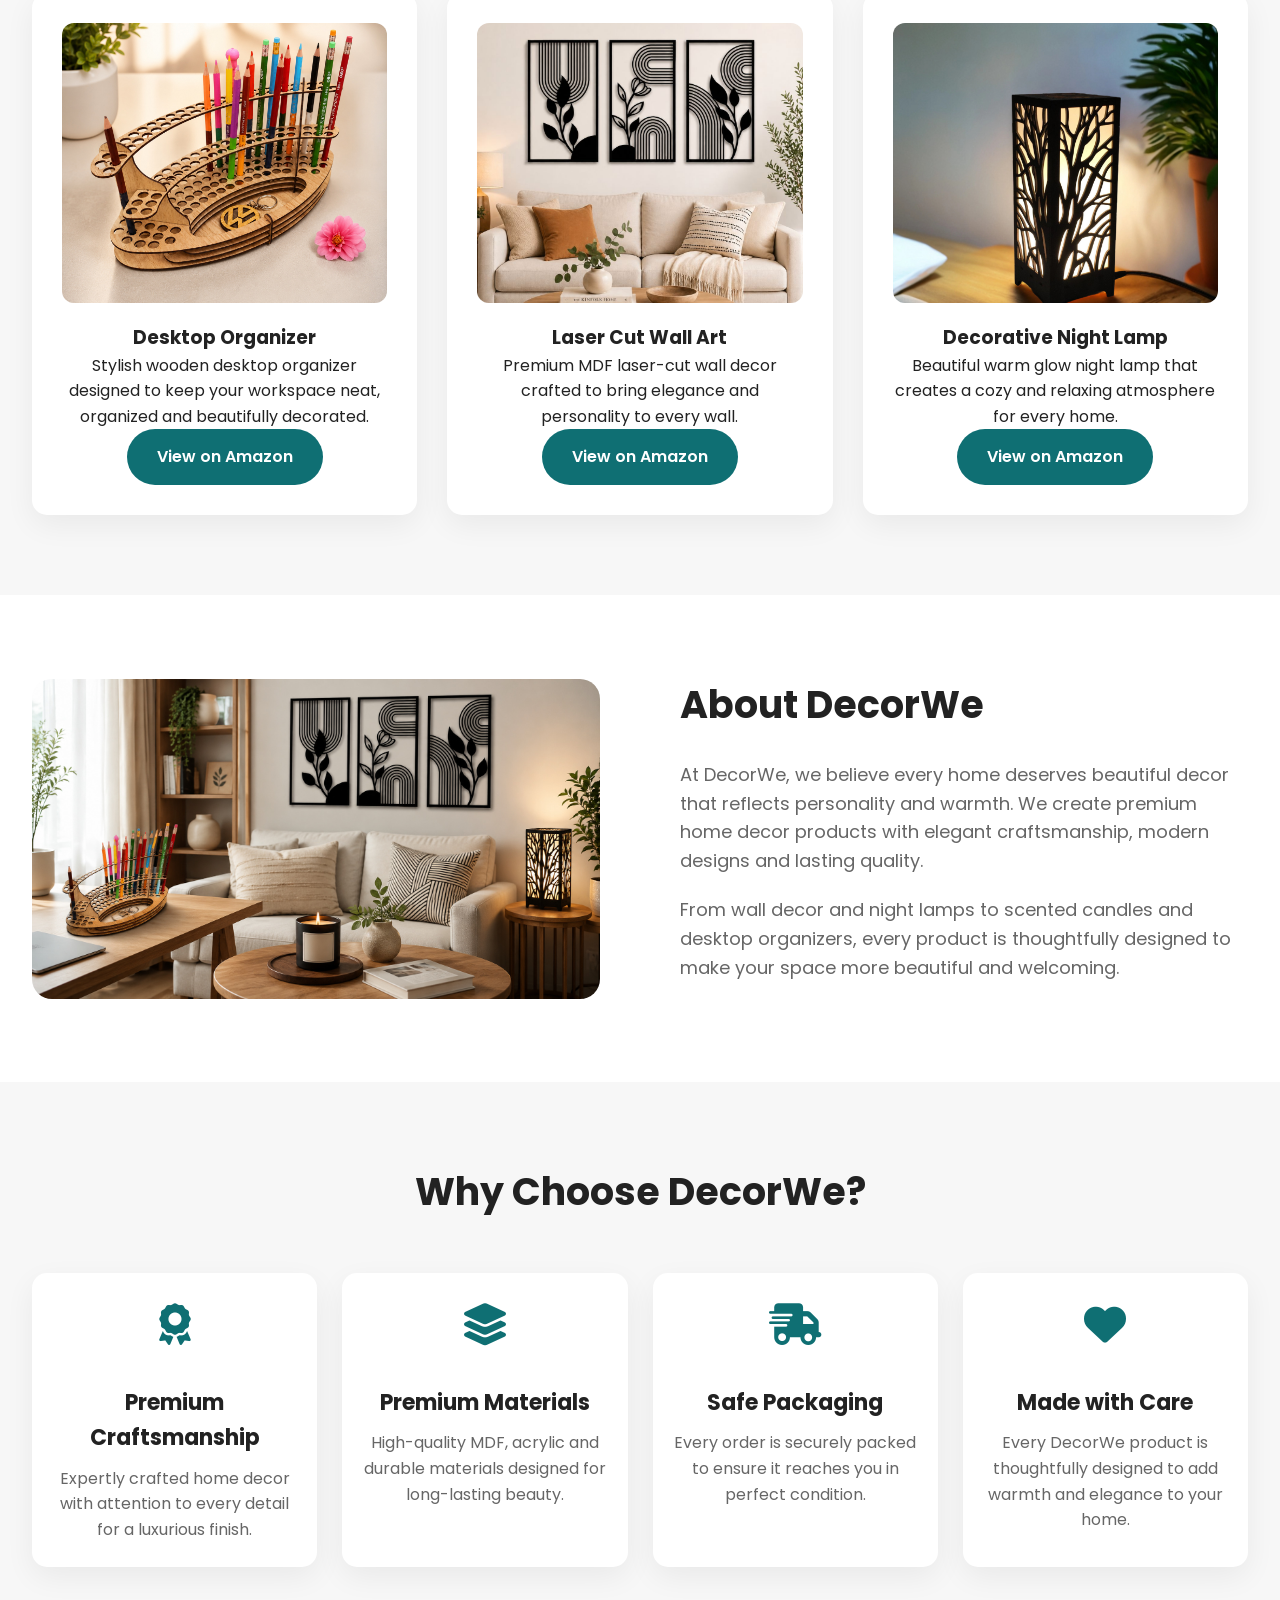
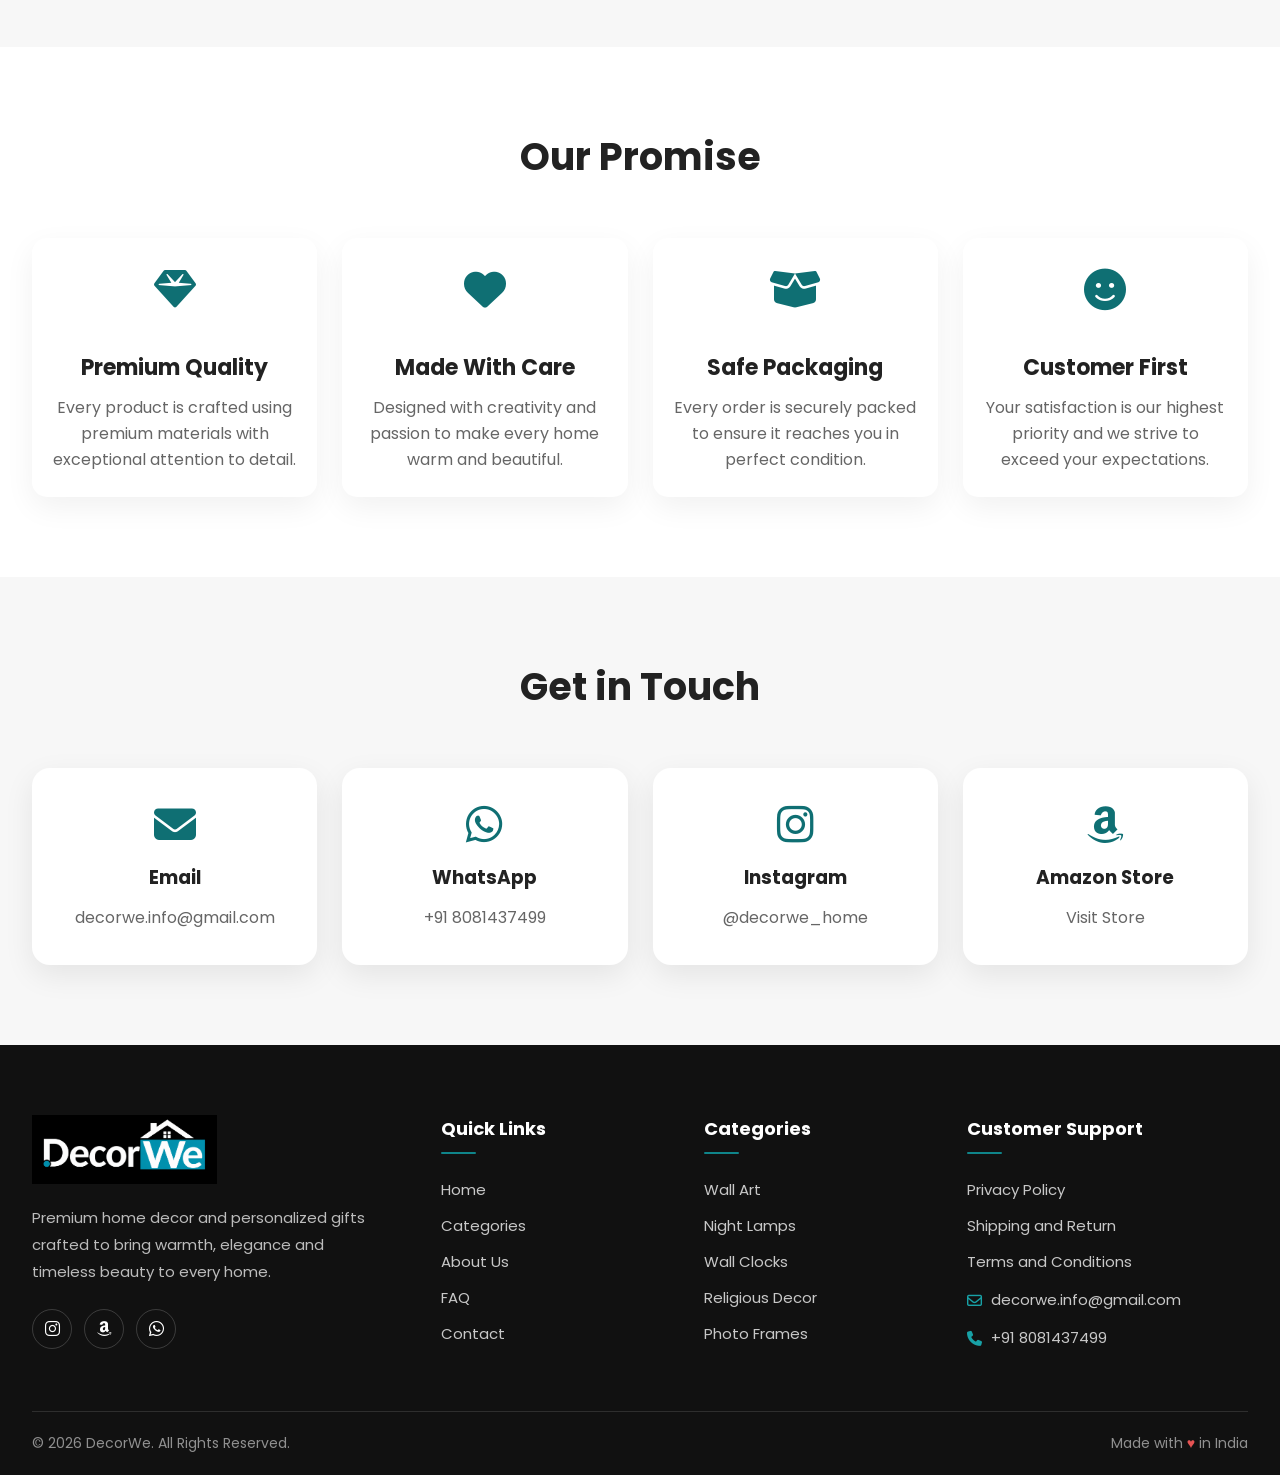
==== commit 5dc76f35: "Update index.html" ====
--- a/index.html
+++ b/index.html
@@ -147,61 +147,69 @@
 
             <a href="index.html#home">Home</a>
 
-            <div class="nav-dropdown">
-
-                <button class="dropdown-toggle"
-                        type="button"
-                        aria-expanded="false">
-
-                    Categories
-
-                    <i class="fa-solid fa-chevron-down"></i>
-
-                </button>
-
-                <div class="dropdown-menu">
-
-                    <a href="index.html#categories">
+           <div class="nav-dropdown">
+
+    <div class="dropdown-heading">
+
+        <a href="categories.html"
+           class="categories-page-link">
+            Categories
+        </a>
+
+        <button class="dropdown-toggle"
+                type="button"
+                aria-label="Open categories menu"
+                aria-expanded="false">
+
+            <i class="fa-solid fa-chevron-down"></i>
+
+        </button>
+
+    </div>
+
+    <div class="dropdown-menu">
+
+                    <a href="categories.html">
                         <i class="fa-solid fa-image"></i>
                         Wall Art
                     </a>
 
-                    <a href="index.html#categories">
+                   <a href="categories.html">
                         <i class="fa-solid fa-lightbulb"></i>
                         Night Lamps
                     </a>
 
-                    <a href="index.html#categories">
+                   <a href="categories.html">
                         <i class="fa-regular fa-clock"></i>
                         Wall Clocks
                     </a>
 
-                    <a href="index.html#categories">
+                   <a href="categories.html">
                         <i class="fa-solid fa-om"></i>
                         Religious Decor
                     </a>
 
-                    <a href="index.html#categories">
+                   <a href="categories.html">
                         <i class="fa-regular fa-images"></i>
                         Photo Frames
                     </a>
 
-                    <a href="index.html#categories">
+                    <a href="categories.html">
                         <i class="fa-solid fa-boxes-stacked"></i>
                         Desktop Organizers
                     </a>
 
-                    <a href="index.html#categories">
+                  <a href="categories.html">
                         <i class="fa-solid fa-fire-flame-simple"></i>
                         Scented Candles
                     </a>
 
-                    <a href="index.html#categories">
+                   <a href="categories.html">
                         <i class="fa-solid fa-gift"></i>
                         Personalized Gifts
                     </a>
 
-                    <a href="index.html#categories">
+                   <a href="categories.html">
                         <i class="fa-solid fa-puzzle-piece"></i>
                         Kids Decor
                     </a>
--- a/assets/css/style.css
+++ b/assets/css/style.css
@@ -141,6 +141,84 @@
     width:100%;
 }
 
+.dropdown-heading{
+    display:flex;
+    align-items:center;
+    justify-content:center;
+    gap:7px;
+}
+
+.categories-page-link{
+    color:#222;
+    font-size:15px;
+    font-weight:400;
+    text-decoration:none;
+}
+
+.categories-page-link:hover{
+    color:#087f87;
+}
+
+.dropdown-heading .dropdown-toggle{
+    display:flex;
+    align-items:center;
+    justify-content:center;
+    padding:4px;
+    color:#222;
+    background:transparent;
+    border:none;
+    cursor:pointer;
+}
+
+.dropdown-heading .dropdown-toggle i{
+    font-size:11px;
+    transition:transform .3s ease;
+}
+
+.nav-dropdown.active .dropdown-toggle i{
+    transform:rotate(180deg);
+}
+
+.categories-page-link{
+    color:#222222;
+    font-size:15px;
+    font-weight:400;
+    text-decoration:none;
+}
+
+.categories-page-link:visited{
+    color:#222222;
+}
+
+.categories-page-link:hover{
+    color:#087f87;
+}
+
+.dropdown-heading{
+    display:flex;
+    align-items:center;
+    justify-content:center;
+    gap:6px;
+}
+
+.dropdown-heading .dropdown-toggle{
+    display:flex;
+    align-items:center;
+    justify-content:center;
+    padding:3px;
+    margin:0;
+    color:#222222;
+    background:transparent;
+    border:none;
+    line-height:1;
+    cursor:pointer;
+}
+
+.dropdown-heading .dropdown-toggle i{
+    display:block;
+    font-size:10px;
+}
+
 /* Categories Dropdown */
 
 .nav-dropdown{
@@ -340,6 +418,1470 @@
     border-radius:20px;
 }
 
+/* =========================
+   About Hero
+========================= */
+
+.about-hero{
+    padding:75px 0;
+    background:linear-gradient(135deg,#f8fcfb 0%,#edf7f6 100%);
+    border-top:1px solid #eef2f3;
+}
+
+.about-hero-content{
+    display:flex;
+    align-items:center;
+    justify-content:space-between;
+    gap:70px;
+}
+
+.about-hero-text{
+    flex:1;
+}
+
+.about-label{
+    display:inline-block;
+    margin-bottom:14px;
+    color:#0f7f84;
+    font-size:14px;
+    font-weight:600;
+    letter-spacing:1.5px;
+    text-transform:uppercase;
+}
+
+.about-hero-text h1{
+    max-width:620px;
+    margin-bottom:20px;
+    font-size:46px;
+    line-height:1.15;
+    font-weight:700;
+}
+
+.about-hero-text p{
+    max-width:600px;
+    margin-bottom:34px;
+    color:#5f6869;
+    font-size:16px;
+    line-height:1.9;
+}
+
+.about-hero-buttons{
+    display:flex;
+    align-items:center;
+    gap:15px;
+    flex-wrap:wrap;
+}
+
+.about-hero-image{
+    flex:1;
+    min-width:0;
+}
+
+.about-hero-image img{
+    width:100%;
+    height:auto;
+    display:block;
+    border-radius:22px;
+    box-shadow:0 20px 50px rgba(0,0,0,.10);
+}
+
+/* Our Story Section */
+
+.story-section{
+    padding:90px 0;
+}
+
+.story-content{
+    display:grid;
+    grid-template-columns:minmax(0,1fr) minmax(0,1fr);
+    gap:70px;
+    align-items:center;
+}
+
+.story-image{
+    width:100%;
+    height:520px;
+    overflow:hidden;
+    border-radius:24px;
+    box-shadow:0 20px 50px rgba(0,0,0,.08);
+}
+
+.story-image img{
+    width:100%;
+    height:100%;
+    display:block;
+    object-fit:cover;
+}
+
+.story-text h2{
+    margin:15px 0 24px;
+    font-size:40px;
+    line-height:1.3;
+}
+
+.story-text p{
+    margin-bottom:18px;
+    color:#5f6869;
+    font-size:16px;
+    line-height:1.8;
+}
+
+/* DecorWe Mission Section */
+
+.dw-mission-section{
+    padding:95px 0;
+    background:#f6faf9;
+}
+
+.dw-mission-container{
+    width:90%;
+    max-width:1200px;
+    margin:0 auto;
+}
+
+.dw-mission-heading{
+    max-width:760px;
+    margin:0 auto 52px;
+    text-align:center;
+}
+
+.dw-mission-label{
+    display:inline-block;
+    margin-bottom:14px;
+    color:#087f87;
+    font-size:13px;
+    font-weight:700;
+    letter-spacing:2px;
+}
+
+.dw-mission-heading h2{
+    margin:0 0 20px;
+    color:#111827;
+    font-size:42px;
+    line-height:1.25;
+}
+
+.dw-mission-heading p{
+    max-width:680px;
+    margin:0 auto;
+    color:#626b70;
+    font-size:17px;
+    line-height:1.8;
+}
+
+.dw-mission-grid{
+    display:grid;
+    grid-template-columns:repeat(3,minmax(0,1fr));
+    gap:28px;
+}
+
+.dw-mission-card{
+    padding:38px 30px;
+    background:#ffffff;
+    border:1px solid #e5eeee;
+    border-radius:20px;
+    text-align:center;
+    box-shadow:0 12px 35px rgba(16,60,64,.06);
+    transition:transform .3s ease, box-shadow .3s ease;
+}
+
+.dw-mission-card:hover{
+    transform:translateY(-7px);
+    box-shadow:0 20px 45px rgba(16,60,64,.11);
+}
+
+.dw-mission-icon{
+    display:flex;
+    align-items:center;
+    justify-content:center;
+    width:64px;
+    height:64px;
+    margin:0 auto 24px;
+    border-radius:18px;
+    background:#eaf6f5;
+    color:#087f87;
+    font-size:27px;
+}
+
+.dw-mission-card h3{
+    margin:0 0 14px;
+    color:#111827;
+    font-size:21px;
+    line-height:1.4;
+}
+
+.dw-mission-card p{
+    margin:0;
+    color:#626b70;
+    font-size:15px;
+    line-height:1.75;
+}
+
+/* DecorWe Values Section */
+
+.dw-values-section{
+    padding:95px 0;
+    background:#ffffff;
+}
+
+.dw-values-container{
+    width:90%;
+    max-width:1200px;
+    margin:0 auto;
+}
+
+.dw-values-heading{
+    max-width:760px;
+    margin:0 auto 52px;
+    text-align:center;
+}
+
+.dw-values-label{
+    display:inline-block;
+    margin-bottom:14px;
+    color:#087f87;
+    font-size:13px;
+    font-weight:700;
+    letter-spacing:2px;
+}
+
+.dw-values-heading h2{
+    margin:0 0 20px;
+    color:#111827;
+    font-size:42px;
+    line-height:1.25;
+}
+
+.dw-values-heading p{
+    max-width:690px;
+    margin:0 auto;
+    color:#626b70;
+    font-size:17px;
+    line-height:1.8;
+}
+
+.dw-values-grid{
+    display:grid;
+    grid-template-columns:repeat(4,minmax(0,1fr));
+    gap:24px;
+}
+
+.dw-values-card{
+    position:relative;
+    padding:34px 26px;
+    overflow:hidden;
+    background:#ffffff;
+    border:1px solid #e5eeee;
+    border-radius:20px;
+    text-align:left;
+    box-shadow:0 12px 32px rgba(16,60,64,.05);
+    transition:transform .3s ease, box-shadow .3s ease, border-color .3s ease;
+}
+
+.dw-values-card::before{
+    content:"";
+    position:absolute;
+    top:0;
+    left:0;
+    width:100%;
+    height:4px;
+    background:#087f87;
+}
+
+.dw-values-card:hover{
+    transform:translateY(-7px);
+    border-color:#cde5e4;
+    box-shadow:0 20px 45px rgba(16,60,64,.10);
+}
+
+.dw-values-icon{
+    display:flex;
+    align-items:center;
+    justify-content:center;
+    width:58px;
+    height:58px;
+    margin-bottom:22px;
+    border-radius:17px;
+    background:#eaf6f5;
+    color:#087f87;
+    font-size:24px;
+}
+
+.dw-values-card h3{
+    margin:0 0 13px;
+    color:#111827;
+    font-size:20px;
+    line-height:1.4;
+}
+
+.dw-values-card p{
+    margin:0;
+    color:#626b70;
+    font-size:14.5px;
+    line-height:1.75;
+}
+
+/* Why Choose DecorWe Section */
+
+.dw-choose-section{
+    padding:95px 0;
+    background:#f6faf9;
+}
+
+.dw-choose-container{
+    width:90%;
+    max-width:1200px;
+    margin:0 auto;
+}
+
+.dw-choose-heading{
+    max-width:780px;
+    margin:0 auto 55px;
+    text-align:center;
+}
+
+.dw-choose-label{
+    display:inline-block;
+    margin-bottom:14px;
+    color:#087f87;
+    font-size:13px;
+    font-weight:700;
+    letter-spacing:2px;
+}
+
+.dw-choose-heading h2{
+    margin:0 0 20px;
+    color:#111827;
+    font-size:42px;
+    line-height:1.25;
+}
+
+.dw-choose-heading p{
+    max-width:700px;
+    margin:0 auto;
+    color:#626b70;
+    font-size:17px;
+    line-height:1.8;
+}
+
+.dw-choose-grid{
+    display:grid;
+    grid-template-columns:repeat(2,minmax(0,1fr));
+    gap:26px;
+}
+
+.dw-choose-item{
+    position:relative;
+    display:grid;
+    grid-template-columns:72px minmax(0,1fr);
+    gap:24px;
+    padding:32px;
+    overflow:hidden;
+    background:#ffffff;
+    border:1px solid #e4eeee;
+    border-radius:20px;
+    box-shadow:0 12px 34px rgba(16,60,64,.06);
+    transition:transform .3s ease, box-shadow .3s ease;
+}
+
+.dw-choose-item:hover{
+    transform:translateY(-6px);
+    box-shadow:0 20px 45px rgba(16,60,64,.11);
+}
+
+.dw-choose-number{
+    color:#d7e8e7;
+    font-size:38px;
+    font-weight:700;
+    line-height:1;
+}
+
+.dw-choose-icon{
+    display:flex;
+    align-items:center;
+    justify-content:center;
+    width:52px;
+    height:52px;
+    margin-bottom:18px;
+    border-radius:15px;
+    background:#eaf6f5;
+    color:#087f87;
+    font-size:21px;
+}
+
+.dw-choose-content h3{
+    margin:0 0 12px;
+    color:#111827;
+    font-size:21px;
+    line-height:1.4;
+}
+
+.dw-choose-content p{
+    margin:0;
+    color:#626b70;
+    font-size:15px;
+    line-height:1.75;
+}
+
+/* DecorWe About CTA Section */
+
+.dw-about-cta-section{
+    padding:95px 0;
+    background:#ffffff;
+}
+
+.dw-about-cta-container{
+    width:90%;
+    max-width:1200px;
+    margin:0 auto;
+}
+
+.dw-about-cta-content{
+    position:relative;
+    max-width:1050px;
+    margin:0 auto;
+    padding:72px 60px;
+    overflow:hidden;
+    border-radius:28px;
+    background:linear-gradient(135deg,#073f44 0%,#087f87 100%);
+    text-align:center;
+    box-shadow:0 24px 60px rgba(8,85,91,.20);
+}
+
+.dw-about-cta-content::before{
+    content:"";
+    position:absolute;
+    top:-90px;
+    right:-70px;
+    width:240px;
+    height:240px;
+    border-radius:50%;
+    background:rgba(255,255,255,.07);
+}
+
+.dw-about-cta-content::after{
+    content:"";
+    position:absolute;
+    bottom:-110px;
+    left:-80px;
+    width:280px;
+    height:280px;
+    border-radius:50%;
+    background:rgba(255,255,255,.05);
+}
+
+.dw-about-cta-label,
+.dw-about-cta-content h2,
+.dw-about-cta-content p,
+.dw-about-cta-buttons{
+    position:relative;
+    z-index:1;
+}
+
+.dw-about-cta-label{
+    display:inline-block;
+    margin-bottom:16px;
+    color:#d8f4f1;
+    font-size:13px;
+    font-weight:700;
+    letter-spacing:2px;
+}
+
+.dw-about-cta-content h2{
+    max-width:760px;
+    margin:0 auto 22px;
+    color:#ffffff;
+    font-size:44px;
+    line-height:1.25;
+}
+
+.dw-about-cta-content p{
+    max-width:700px;
+    margin:0 auto 34px;
+    color:rgba(255,255,255,.84);
+    font-size:17px;
+    line-height:1.8;
+}
+
+.dw-about-cta-buttons{
+    display:flex;
+    justify-content:center;
+    gap:16px;
+    flex-wrap:wrap;
+}
+
+.dw-about-cta-primary,
+.dw-about-cta-secondary{
+    display:inline-flex;
+    align-items:center;
+    justify-content:center;
+    gap:9px;
+    min-width:190px;
+    padding:14px 24px;
+    border-radius:10px;
+    font-size:15px;
+    font-weight:600;
+    text-decoration:none;
+    transition:transform .3s ease, background .3s ease, color .3s ease;
+}
+
+.dw-about-cta-primary{
+    background:#ffffff;
+    color:#087f87;
+}
+
+.dw-about-cta-primary:hover{
+    transform:translateY(-3px);
+    background:#f2fbfa;
+}
+
+.dw-about-cta-secondary{
+    border:1px solid rgba(255,255,255,.65);
+    color:#ffffff;
+    background:transparent;
+}
+
+.dw-about-cta-secondary:hover{
+    transform:translateY(-3px);
+    background:#ffffff;
+    color:#087f87;
+}
+
+/* =====================================
+   DECORWE CONTACT HERO
+===================================== */
+
+.dw-contact-hero-section{
+    padding:70px 0;
+    background:linear-gradient(135deg,#f8fcfb 0%,#edf7f6 100%);
+    border-top:1px solid #eef2f3;
+}
+
+.dw-contact-hero-container{
+    width:90%;
+    max-width:1200px;
+    margin:0 auto;
+}
+
+.dw-contact-hero-content{
+    display:grid;
+    grid-template-columns:minmax(0,1.1fr) minmax(0,.9fr);
+    gap:70px;
+    align-items:center;
+}
+
+.dw-contact-hero-label{
+    display:inline-block;
+    margin-bottom:14px;
+    color:#087f87;
+    font-size:13px;
+    font-weight:700;
+    letter-spacing:2px;
+}
+
+.dw-contact-hero-text h1{
+    max-width:650px;
+    margin:0 0 22px;
+    color:#111827;
+    font-size:48px;
+    line-height:1.2;
+}
+
+.dw-contact-hero-text p{
+    max-width:650px;
+    margin:0 0 34px;
+    color:#5f6869;
+    font-size:17px;
+    line-height:1.85;
+}
+
+.dw-contact-hero-buttons{
+    display:flex;
+    align-items:center;
+    gap:15px;
+    flex-wrap:wrap;
+}
+
+.dw-contact-hero-primary,
+.dw-contact-hero-secondary{
+    display:inline-flex;
+    align-items:center;
+    justify-content:center;
+    gap:9px;
+    min-width:180px;
+    padding:14px 24px;
+    border-radius:30px;
+    font-size:15px;
+    font-weight:600;
+    text-decoration:none;
+    transition:transform .3s ease,
+               background .3s ease,
+               color .3s ease;
+}
+
+.dw-contact-hero-primary{
+    background:#0f6f73;
+    color:#ffffff;
+    box-shadow:0 9px 22px rgba(15,111,115,.20);
+}
+
+.dw-contact-hero-primary:hover{
+    background:#09575a;
+    transform:translateY(-3px);
+}
+
+.dw-contact-hero-secondary{
+    border:2px solid #0f6f73;
+    color:#0f6f73;
+    background:#ffffff;
+}
+
+.dw-contact-hero-secondary:hover{
+    background:#0f6f73;
+    color:#ffffff;
+    transform:translateY(-3px);
+}
+
+.dw-contact-hero-visual{
+    display:flex;
+    justify-content:center;
+}
+
+.dw-contact-hero-card{
+    width:100%;
+    max-width:430px;
+    padding:42px 38px;
+    background:#ffffff;
+    border:1px solid #e4eeee;
+    border-radius:24px;
+    box-shadow:0 22px 55px rgba(16,60,64,.10);
+}
+
+.dw-contact-hero-icon{
+    display:flex;
+    align-items:center;
+    justify-content:center;
+    width:68px;
+    height:68px;
+    margin-bottom:24px;
+    border-radius:19px;
+    background:#eaf6f5;
+    color:#087f87;
+    font-size:28px;
+}
+
+.dw-contact-hero-card h2{
+    margin:0 0 14px;
+    color:#111827;
+    font-size:27px;
+    line-height:1.35;
+}
+
+.dw-contact-hero-card > p{
+    margin:0 0 25px;
+    color:#626b70;
+    font-size:15px;
+    line-height:1.75;
+}
+
+.dw-contact-hero-mini-list{
+    display:grid;
+    gap:13px;
+}
+
+.dw-contact-hero-mini-list div{
+    display:flex;
+    align-items:center;
+    gap:10px;
+    color:#364647;
+    font-size:15px;
+    font-weight:500;
+}
+
+.dw-contact-hero-mini-list i{
+    color:#087f87;
+}
+
+/* =====================================
+   DECORWE QUICK CONTACT CARDS
+===================================== */
+
+.dw-contact-cards-section{
+    padding:85px 0;
+    background:#ffffff;
+}
+
+.dw-contact-cards-container{
+    width:90%;
+    max-width:1200px;
+    margin:0 auto;
+}
+
+.dw-contact-cards-heading{
+    max-width:680px;
+    margin:0 auto 45px;
+    text-align:center;
+}
+
+.dw-contact-cards-heading span{
+    display:inline-block;
+    margin-bottom:12px;
+    color:#087f87;
+    font-size:13px;
+    font-weight:700;
+    letter-spacing:2px;
+}
+
+.dw-contact-cards-heading h2{
+    margin:0 0 14px;
+    color:#111827;
+    font-size:38px;
+    line-height:1.3;
+}
+
+.dw-contact-cards-heading p{
+    margin:0;
+    color:#657071;
+    font-size:16px;
+    line-height:1.75;
+}
+
+.dw-contact-cards-grid{
+    display:grid;
+    grid-template-columns:repeat(4,minmax(0,1fr));
+    gap:22px;
+}
+
+.dw-contact-info-card{
+    position:relative;
+    min-height:285px;
+    padding:32px 26px;
+    overflow:hidden;
+    background:#ffffff;
+    border:1px solid #e4eeee;
+    border-radius:20px;
+    box-shadow:0 12px 35px rgba(16,60,64,.07);
+    transition:
+        transform .3s ease,
+        box-shadow .3s ease,
+        border-color .3s ease;
+}
+
+.dw-contact-info-card::before{
+    content:"";
+    position:absolute;
+    top:0;
+    left:0;
+    width:100%;
+    height:4px;
+    background:#0f7d82;
+    transform:scaleX(0);
+    transform-origin:left;
+    transition:transform .3s ease;
+}
+
+.dw-contact-info-card:hover{
+    transform:translateY(-8px);
+    border-color:#c9e3e2;
+    box-shadow:0 20px 45px rgba(16,60,64,.12);
+}
+
+.dw-contact-info-card:hover::before{
+    transform:scaleX(1);
+}
+
+.dw-contact-info-icon{
+    display:flex;
+    align-items:center;
+    justify-content:center;
+    width:58px;
+    height:58px;
+    margin-bottom:23px;
+    border-radius:17px;
+    background:#eaf6f5;
+    color:#087f87;
+    font-size:23px;
+    transition:
+        background .3s ease,
+        color .3s ease,
+        transform .3s ease;
+}
+
+.dw-contact-info-card:hover .dw-contact-info-icon{
+    background:#0f7d82;
+    color:#ffffff;
+    transform:rotate(-5deg);
+}
+
+.dw-contact-info-card h3{
+    margin:0 0 14px;
+    color:#111827;
+    font-size:21px;
+    line-height:1.35;
+}
+
+.dw-contact-info-card a{
+    display:inline-block;
+    margin-bottom:14px;
+    color:#0b7479;
+    font-size:15px;
+    font-weight:600;
+    line-height:1.55;
+    text-decoration:none;
+    overflow-wrap:anywhere;
+}
+
+.dw-contact-info-card a:hover{
+    text-decoration:underline;
+}
+
+.dw-contact-info-card p{
+    margin:0;
+    color:#667172;
+    font-size:14px;
+    line-height:1.75;
+}
+
+.dw-contact-info-primary{
+    margin-bottom:12px !important;
+    color:#334344 !important;
+    font-weight:600;
+}
+
+/* =====================================
+   DECORWE CONTACT FORM
+===================================== */
+
+.dw-contact-form-section{
+    padding:90px 0;
+    background:#f8fbfb;
+}
+
+.dw-contact-form-container{
+    width:90%;
+    max-width:1200px;
+    margin:0 auto;
+}
+
+.dw-contact-form-grid{
+    display:grid;
+    grid-template-columns:1.2fr .8fr;
+    gap:45px;
+    align-items:start;
+}
+
+.dw-contact-form-box,
+.dw-contact-details-box{
+    background:#ffffff;
+    padding:40px;
+    border-radius:22px;
+    border:1px solid #e5efef;
+    box-shadow:0 15px 45px rgba(16,60,64,.08);
+}
+
+.dw-contact-form-label{
+    display:inline-block;
+    margin-bottom:12px;
+    color:#087f87;
+    font-size:13px;
+    font-weight:700;
+    letter-spacing:2px;
+}
+
+.dw-contact-form-box h2{
+    margin:0 0 15px;
+    color:#111827;
+    font-size:36px;
+    line-height:1.3;
+}
+
+.dw-contact-form-box > p{
+    margin:0 0 30px;
+    color:#667172;
+    line-height:1.8;
+}
+
+.dw-contact-form{
+    display:grid;
+    gap:18px;
+}
+
+.dw-contact-input-group input,
+.dw-contact-input-group textarea{
+    width:100%;
+    padding:15px 18px;
+    border:1px solid #d9e7e7;
+    border-radius:12px;
+    font-size:15px;
+    font-family:inherit;
+    outline:none;
+    transition:.3s;
+    background:#ffffff;
+    box-sizing:border-box;
+}
+
+.dw-contact-input-group textarea{
+    resize:vertical;
+    min-height:150px;
+}
+
+.dw-contact-input-group input:focus,
+.dw-contact-input-group textarea:focus{
+    border-color:#0f7d82;
+    box-shadow:0 0 0 4px rgba(15,125,130,.10);
+}
+
+.dw-contact-submit-btn{
+    display:inline-flex;
+    align-items:center;
+    justify-content:center;
+    gap:10px;
+    width:220px;
+    padding:15px 24px;
+    border:none;
+    border-radius:30px;
+    background:#0f7d82;
+    color:#ffffff;
+    font-size:15px;
+    font-weight:600;
+    cursor:pointer;
+    transition:.3s;
+}
+
+.dw-contact-submit-btn:hover{
+    background:#095e61;
+    transform:translateY(-3px);
+}
+
+/* Right Side */
+
+.dw-contact-details-box h3{
+    margin:0 0 15px;
+    color:#111827;
+    font-size:30px;
+}
+
+.dw-contact-details-box > p{
+    margin:0 0 30px;
+    color:#667172;
+    line-height:1.8;
+}
+
+.dw-contact-detail-item{
+    display:flex;
+    align-items:flex-start;
+    gap:18px;
+    margin-bottom:28px;
+}
+
+.dw-contact-detail-item i{
+    width:50px;
+    height:50px;
+    display:flex;
+    align-items:center;
+    justify-content:center;
+    border-radius:14px;
+    background:#eaf6f5;
+    color:#087f87;
+    font-size:20px;
+    flex-shrink:0;
+}
+
+.dw-contact-detail-item h4{
+    margin:0 0 6px;
+    color:#111827;
+    font-size:18px;
+}
+
+.dw-contact-detail-item p,
+.dw-contact-detail-item a{
+    margin:0;
+    color:#667172;
+    line-height:1.7;
+    text-decoration:none;
+    overflow-wrap:anywhere;
+}
+
+.dw-contact-detail-item a:hover{
+    color:#087f87;
+}
+
+/* =====================================
+   DECORWE CONTACT FAQ
+===================================== */
+
+.dw-contact-faq-section{
+    padding:85px 0;
+    background:#ffffff;
+}
+
+.dw-contact-faq-container{
+    width:90%;
+    max-width:950px;
+    margin:0 auto;
+}
+
+.dw-contact-faq-heading{
+    max-width:680px;
+    margin:0 auto 42px;
+    text-align:center;
+}
+
+.dw-contact-faq-heading span{
+    display:inline-block;
+    margin-bottom:12px;
+    color:#087f87;
+    font-size:13px;
+    font-weight:700;
+    letter-spacing:2px;
+}
+
+.dw-contact-faq-heading h2{
+    margin:0 0 14px;
+    color:#111827;
+    font-size:38px;
+    line-height:1.3;
+}
+
+.dw-contact-faq-heading p{
+    margin:0;
+    color:#657071;
+    font-size:16px;
+    line-height:1.75;
+}
+
+.dw-contact-faq-list{
+    display:grid;
+    gap:16px;
+}
+
+.dw-contact-faq-item{
+    overflow:hidden;
+    background:#ffffff;
+    border:1px solid #dfeaea;
+    border-radius:16px;
+    box-shadow:0 8px 25px rgba(16,60,64,.06);
+    transition:
+        border-color .3s ease,
+        box-shadow .3s ease,
+        transform .3s ease;
+}
+
+.dw-contact-faq-item:hover{
+    border-color:#c2dfde;
+    box-shadow:0 12px 30px rgba(16,60,64,.10);
+    transform:translateY(-2px);
+}
+
+.dw-contact-faq-item[open]{
+    border-color:#bcdedd;
+}
+
+.dw-contact-faq-item summary{
+    position:relative;
+    display:flex;
+    align-items:center;
+    justify-content:space-between;
+    gap:20px;
+    padding:22px 60px 22px 24px;
+    color:#111827;
+    font-size:17px;
+    font-weight:600;
+    line-height:1.5;
+    cursor:pointer;
+    list-style:none;
+}
+
+.dw-contact-faq-item summary::-webkit-details-marker{
+    display:none;
+}
+
+.dw-contact-faq-item summary::after{
+    content:"+";
+    position:absolute;
+    top:50%;
+    right:24px;
+    display:flex;
+    align-items:center;
+    justify-content:center;
+    width:32px;
+    height:32px;
+    border-radius:50%;
+    background:#eaf6f5;
+    color:#087f87;
+    font-size:21px;
+    font-weight:500;
+    transform:translateY(-50%);
+    transition:
+        transform .3s ease,
+        background .3s ease,
+        color .3s ease;
+}
+
+.dw-contact-faq-item[open] summary::after{
+    content:"−";
+    background:#0f7d82;
+    color:#ffffff;
+    transform:translateY(-50%) rotate(180deg);
+}
+
+.dw-contact-faq-item p{
+    margin:0;
+    padding:0 60px 23px 24px;
+    color:#657071;
+    font-size:15px;
+    line-height:1.8;
+}
+
+/* =====================================
+   DECORWE CONTACT FINAL CTA
+===================================== */
+
+.dw-contact-final-cta{
+    padding:90px 0;
+    background:#f2f8f8;
+}
+
+.dw-contact-final-cta-container{
+    width:90%;
+    max-width:1150px;
+    margin:0 auto;
+}
+
+.dw-contact-final-cta-content{
+    position:relative;
+    overflow:hidden;
+    padding:65px 45px;
+    text-align:center;
+    background:linear-gradient(135deg, #087f87, #0d656b);
+    border-radius:26px;
+    box-shadow:0 18px 45px rgba(8,127,135,.20);
+}
+
+.dw-contact-final-cta-content::before{
+    content:"";
+    position:absolute;
+    top:-110px;
+    left:-90px;
+    width:260px;
+    height:260px;
+    border:1px solid rgba(255,255,255,.15);
+    border-radius:50%;
+}
+
+.dw-contact-final-cta-content::after{
+    content:"";
+    position:absolute;
+    right:-80px;
+    bottom:-120px;
+    width:280px;
+    height:280px;
+    background:rgba(255,255,255,.06);
+    border-radius:50%;
+}
+
+.dw-contact-final-cta-content > *{
+    position:relative;
+    z-index:2;
+}
+
+.dw-contact-final-cta-content span{
+    display:inline-block;
+    margin-bottom:13px;
+    color:#d8f4f2;
+    font-size:13px;
+    font-weight:700;
+    letter-spacing:2px;
+}
+
+.dw-contact-final-cta-content h2{
+    margin:0 0 16px;
+    color:#ffffff;
+    font-size:40px;
+    line-height:1.25;
+}
+
+.dw-contact-final-cta-content p{
+    max-width:650px;
+    margin:0 auto;
+    color:rgba(255,255,255,.86);
+    font-size:16px;
+    line-height:1.8;
+}
+
+.dw-contact-final-cta-buttons{
+    display:flex;
+    justify-content:center;
+    align-items:center;
+    flex-wrap:wrap;
+    gap:16px;
+    margin-top:32px;
+}
+
+.dw-contact-final-cta-btn{
+    display:inline-flex;
+    align-items:center;
+    justify-content:center;
+    gap:10px;
+    min-width:190px;
+    padding:15px 24px;
+    border:1px solid transparent;
+    border-radius:12px;
+    font-size:15px;
+    font-weight:600;
+    text-decoration:none;
+    transition:
+        transform .3s ease,
+        box-shadow .3s ease,
+        background .3s ease,
+        color .3s ease;
+}
+
+.dw-contact-final-cta-btn:hover{
+    transform:translateY(-3px);
+}
+
+.dw-contact-final-cta-whatsapp{
+    background:#ffffff;
+    color:#087f87;
+    box-shadow:0 9px 22px rgba(0,0,0,.13);
+}
+
+.dw-contact-final-cta-whatsapp:hover{
+    background:#f3ffff;
+    color:#076d74;
+    box-shadow:0 12px 26px rgba(0,0,0,.18);
+}
+
+.dw-contact-final-cta-email{
+    background:transparent;
+    color:#ffffff;
+    border-color:rgba(255,255,255,.65);
+}
+
+.dw-contact-final-cta-email:hover{
+    background:rgba(255,255,255,.12);
+    border-color:#ffffff;
+    color:#ffffff;
+}
+
+.dw-contact-final-cta-btn i{
+    font-size:18px;
+}
+
+/* =====================================
+   DECORWE CATEGORIES HERO
+===================================== */
+
+.dw-categories-hero{
+    position:relative;
+    overflow:hidden;
+    padding:95px 0;
+    background:linear-gradient(135deg, #f5fbfa 0%, #edf7f6 100%);
+}
+
+.dw-categories-hero-container{
+    width:90%;
+    max-width:1200px;
+    margin:0 auto;
+    display:grid;
+    grid-template-columns:1fr 1fr;
+    align-items:center;
+    gap:70px;
+}
+
+.dw-categories-hero-content{
+    max-width:590px;
+}
+
+.dw-categories-hero-label{
+    display:inline-block;
+    margin-bottom:16px;
+    color:#087f87;
+    font-size:13px;
+    font-weight:700;
+    letter-spacing:2.2px;
+}
+
+.dw-categories-hero-content h1{
+    margin:0 0 22px;
+    color:#0d1726;
+    font-size:54px;
+    line-height:1.15;
+    letter-spacing:-1.5px;
+}
+
+.dw-categories-hero-content p{
+    max-width:560px;
+    margin:0 0 32px;
+    color:#5f696d;
+    font-size:17px;
+    line-height:1.8;
+}
+
+.dw-categories-hero-button{
+    display:inline-flex;
+    align-items:center;
+    justify-content:center;
+    gap:11px;
+    padding:15px 25px;
+    color:#ffffff;
+    background:#087f87;
+    border:1px solid #087f87;
+    border-radius:12px;
+    font-size:15px;
+    font-weight:600;
+    text-decoration:none;
+    box-shadow:0 10px 24px rgba(8,127,135,.20);
+    transition:
+        transform .3s ease,
+        background .3s ease,
+        box-shadow .3s ease;
+}
+
+.dw-categories-hero-button:hover{
+    color:#ffffff;
+    background:#066e75;
+    transform:translateY(-3px);
+    box-shadow:0 14px 28px rgba(8,127,135,.27);
+}
+
+.dw-categories-hero-button i{
+    font-size:13px;
+    transition:transform .3s ease;
+}
+
+.dw-categories-hero-button:hover i{
+    transform:translateY(3px);
+}
+
+/* Hero Visual */
+
+.dw-categories-hero-visual{
+    position:relative;
+    min-height:470px;
+    display:flex;
+    align-items:center;
+    justify-content:center;
+     transform:translateX(-15px);
+}
+
+.dw-categories-hero-circle{
+    position:absolute;
+    width:390px;
+    height:390px;
+    border-radius:50%;
+    background:linear-gradient(145deg, #d8eeee, #c9e5e4);
+    box-shadow:inset 0 0 0 1px rgba(8,127,135,.08);
+}
+
+.dw-categories-hero-circle::before{
+    content:"";
+    position:absolute;
+    top:42px;
+    left:42px;
+    right:42px;
+    bottom:42px;
+    border:1px dashed rgba(8,127,135,.25);
+    border-radius:50%;
+}
+
+.dw-categories-hero-center{
+    position:relative;
+    z-index:3;
+    width:220px;
+    min-height:205px;
+    padding:35px 24px;
+    display:flex;
+    flex-direction:column;
+    align-items:center;
+    justify-content:center;
+    text-align:center;
+    background:#ffffff;
+    border:1px solid rgba(8,127,135,.13);
+    border-radius:24px;
+    box-shadow:0 22px 45px rgba(23,76,80,.14);
+}
+
+.dw-categories-hero-center i{
+    width:58px;
+    height:58px;
+    margin-bottom:17px;
+    display:flex;
+    align-items:center;
+    justify-content:center;
+    color:#ffffff;
+    background:#087f87;
+    border-radius:18px;
+    font-size:24px;
+}
+
+.dw-categories-hero-center strong{
+    color:#101b28;
+    font-size:18px;
+    line-height:1.4;
+}
+
+.dw-categories-hero-center span{
+    margin-top:7px;
+    color:#6b7477;
+    font-size:13px;
+}
+
+.dw-categories-hero-card{
+    position:absolute;
+    z-index:4;
+    min-width:150px;
+    padding:14px 17px;
+    display:flex;
+    align-items:center;
+    gap:11px;
+    background:rgba(255,255,255,.96);
+    border:1px solid rgba(8,127,135,.13);
+    border-radius:14px;
+    box-shadow:0 13px 30px rgba(30,76,80,.13);
+}
+
+.dw-categories-hero-card i{
+    width:35px;
+    height:35px;
+    flex-shrink:0;
+    display:flex;
+    align-items:center;
+    justify-content:center;
+    color:#087f87;
+    background:#e9f6f5;
+    border-radius:10px;
+    font-size:15px;
+}
+
+.dw-categories-hero-card span{
+    color:#273236;
+    font-size:14px;
+    font-weight:600;
+    white-space:nowrap;
+}
+
+.dw-categories-hero-card-one{
+    top:55px;
+    left:10px;
+}
+
+.dw-categories-hero-card-two{
+    top:90px;
+    right:0;
+}
+
+.dw-categories-hero-card-three{
+    bottom:75px;
+    left:0;
+}
+
+.dw-categories-hero-card-four{
+    right:-5px;
+    bottom:45px;
+}
+
 /* General Sections */
 
 .section{
@@ -444,9 +1986,10 @@
 /* About */
 
 .about-content{
-    display:flex;
-    align-items:center;
-    gap:60px;
+    display:grid;
+    grid-template-columns:1fr 1fr;
+    gap:80px;
+    align-items:center;
 }
 
 .about-image{
@@ -832,10 +2375,9 @@
     }
 
     .about-content{
-        flex-direction:column;
-        gap:30px;
-    }
-
+    grid-template-columns:1fr;
+    gap:35px;
+}
     .about-text,
     .about-text h2{
         text-align:center;
@@ -851,6 +2393,257 @@
     text-align:center;
     gap:5px;
 }
+
+.about-hero{
+    padding:55px 0;
+}
+
+.about-hero-content{
+    flex-direction:column;
+    gap:35px;
+    text-align:center;
+}
+
+.about-hero-text h1{
+    max-width:750px;
+    margin-left:auto;
+    margin-right:auto;
+    font-size:38px;
+}
+
+.about-hero-text p{
+    max-width:700px;
+    margin-left:auto;
+    margin-right:auto;
+}
+
+.about-hero-buttons{
+    justify-content:center;
+}
+
+.about-hero-image{
+    width:100%;
+    max-width:700px;
+}
+
+.story-section{
+    padding:60px 0;
+}
+
+.story-content{
+    grid-template-columns:1fr;
+    gap:35px;
+}
+
+.story-image{
+    height:400px;
+}
+
+.story-text{
+    text-align:center;
+}
+
+.story-text h2{
+    font-size:34px;
+}
+
+.story-text p{
+    max-width:700px;
+    margin-left:auto;
+    margin-right:auto;
+}
+
+.dw-mission-section{
+    padding:70px 0;
+}
+
+.dw-mission-heading{
+    margin-bottom:40px;
+}
+
+.dw-mission-heading h2{
+    font-size:34px;
+}
+
+.dw-mission-grid{
+    grid-template-columns:1fr;
+    max-width:680px;
+    margin:0 auto;
+}
+
+.dw-mission-card{
+    padding:32px 28px;
+}
+
+.dw-values-section{
+    padding:70px 0;
+}
+
+.dw-values-heading{
+    margin-bottom:40px;
+}
+
+.dw-values-heading h2{
+    font-size:34px;
+}
+
+.dw-values-grid{
+    grid-template-columns:repeat(2,minmax(0,1fr));
+    gap:22px;
+}
+
+.dw-choose-section{
+    padding:70px 0;
+}
+
+.dw-choose-heading{
+    margin-bottom:40px;
+}
+
+.dw-choose-heading h2{
+    font-size:34px;
+}
+
+.dw-choose-grid{
+    grid-template-columns:1fr;
+    max-width:720px;
+    margin:0 auto;
+}
+
+.dw-about-cta-section{
+    padding:70px 0;
+}
+
+.dw-about-cta-content{
+    padding:60px 38px;
+}
+
+.dw-about-cta-content h2{
+    font-size:36px;
+}
+
+.dw-contact-hero-section{
+    padding:65px 0;
+}
+
+.dw-contact-hero-content{
+    grid-template-columns:1fr;
+    gap:40px;
+    text-align:center;
+}
+
+.dw-contact-hero-text h1,
+.dw-contact-hero-text p{
+    margin-left:auto;
+    margin-right:auto;
+}
+
+.dw-contact-hero-text h1{
+    font-size:38px;
+}
+
+.dw-contact-hero-buttons{
+    justify-content:center;
+}
+
+.dw-contact-hero-card{
+    text-align:left;
+}
+
+.dw-contact-cards-section{
+    padding:65px 0;
+}
+
+.dw-contact-cards-heading{
+    margin-bottom:38px;
+}
+
+.dw-contact-cards-heading h2{
+    font-size:34px;
+}
+
+.dw-contact-cards-grid{
+    grid-template-columns:repeat(2,minmax(0,1fr));
+    gap:20px;
+}
+
+.dw-contact-info-card{
+    min-height:260px;
+}
+
+/* Contact Form - Tablet */
+
+.dw-contact-form-section{
+    padding:65px 0;
+}
+
+.dw-contact-form-grid{
+    grid-template-columns:1fr;
+    gap:30px;
+}
+
+.dw-contact-form-box,
+.dw-contact-details-box{
+    padding:34px;
+}
+
+.dw-contact-form-box h2{
+    font-size:32px;
+}
+
+.dw-contact-details-box h3{
+    font-size:27px;
+}
+
+.dw-contact-details-box{
+    width:100%;
+}
+
+.dw-contact-detail-item{
+    margin-bottom:24px;
+}
+
+/* Contact FAQ - Tablet */
+
+.dw-contact-faq-section{
+    padding:65px 0;
+}
+
+.dw-contact-faq-heading{
+    margin-bottom:36px;
+}
+
+.dw-contact-faq-heading h2{
+    font-size:34px;
+}
+
+.dw-contact-faq-item summary{
+    padding:20px 58px 20px 22px;
+}
+
+.dw-contact-faq-item p{
+    padding:0 58px 21px 22px;
+}
+
+/* Contact Final CTA - Tablet */
+
+.dw-contact-final-cta{
+    padding:70px 0;
+}
+
+.dw-contact-final-cta-content{
+    padding:55px 35px;
+    border-radius:22px;
+}
+
+.dw-contact-final-cta-content h2{
+    font-size:35px;
+}
+
+.dw-contact-final-cta-content p{
+    max-width:600px;
+}
+    
 }
 
 /* Small Mobile */
@@ -948,5 +2741,562 @@
 .footer-bottom p{
     font-size:13px;
 }
+
+.about-hero{
+    padding:45px 0;
+}
+
+.about-label{
+    font-size:12px;
+}
+
+.about-hero-text h1{
+    font-size:32px;
+}
+
+.about-hero-text p{
+    font-size:15px;
+    line-height:1.7;
+}
+
+.about-hero-buttons{
+    width:100%;
+}
+
+.story-section{
+    padding:50px 0;
+}
+
+.story-content{
+    gap:28px;
+}
+
+.story-image{
+    height:300px;
+    border-radius:18px;
+}
+
+.story-text h2{
+    font-size:28px;
+    line-height:1.35;
+}
+
+.story-text p{
+    font-size:15px;
+    line-height:1.75;
+}
+
+.dw-mission-section{
+    padding:55px 0;
+}
+
+.dw-mission-container{
+    width:90%;
+}
+
+.dw-mission-heading{
+    margin-bottom:32px;
+}
+
+.dw-mission-label{
+    font-size:11px;
+    letter-spacing:1.7px;
+}
+
+.dw-mission-heading h2{
+    font-size:28px;
+    line-height:1.3;
+}
+
+.dw-mission-heading p{
+    font-size:15px;
+    line-height:1.7;
+}
+
+.dw-mission-grid{
+    gap:18px;
+}
+
+.dw-mission-card{
+    padding:28px 22px;
+    border-radius:17px;
+}
+
+.dw-mission-icon{
+    width:56px;
+    height:56px;
+    margin-bottom:19px;
+    border-radius:15px;
+    font-size:23px;
+}
+
+.dw-mission-card h3{
+    font-size:19px;
+}
+
+.dw-mission-card p{
+    font-size:14px;
+}
+
+.dw-values-section{
+    padding:55px 0;
+}
+
+.dw-values-container{
+    width:90%;
+}
+
+.dw-values-heading{
+    margin-bottom:32px;
+}
+
+.dw-values-label{
+    font-size:11px;
+    letter-spacing:1.7px;
+}
+
+.dw-values-heading h2{
+    font-size:28px;
+    line-height:1.3;
+}
+
+.dw-values-heading p{
+    font-size:15px;
+    line-height:1.7;
+}
+
+.dw-values-grid{
+    grid-template-columns:1fr;
+    gap:18px;
+}
+
+.dw-values-card{
+    padding:28px 22px;
+    border-radius:17px;
+    text-align:center;
+}
+
+.dw-values-icon{
+    width:54px;
+    height:54px;
+    margin:0 auto 18px;
+    font-size:22px;
+}
+
+.dw-values-card h3{
+    font-size:19px;
+}
+
+.dw-values-card p{
+    font-size:14px;
+}
+
+.dw-choose-section{
+    padding:55px 0;
+}
+
+.dw-choose-container{
+    width:90%;
+}
+
+.dw-choose-heading{
+    margin-bottom:32px;
+}
+
+.dw-choose-label{
+    font-size:11px;
+    letter-spacing:1.7px;
+}
+
+.dw-choose-heading h2{
+    font-size:28px;
+    line-height:1.3;
+}
+
+.dw-choose-heading p{
+    font-size:15px;
+    line-height:1.7;
+}
+
+.dw-choose-grid{
+    gap:18px;
+}
+
+.dw-choose-item{
+    grid-template-columns:1fr;
+    gap:12px;
+    padding:27px 22px;
+    text-align:center;
+    border-radius:17px;
+}
+
+.dw-choose-number{
+    font-size:30px;
+}
+
+.dw-choose-icon{
+    width:52px;
+    height:52px;
+    margin:0 auto 17px;
+    font-size:21px;
+}
+
+.dw-choose-content h3{
+    font-size:19px;
+}
+
+.dw-choose-content p{
+    font-size:14px;
+}
+
+.dw-about-cta-section{
+    padding:55px 0;
+}
+
+.dw-about-cta-container{
+    width:90%;
+}
+
+.dw-about-cta-content{
+    padding:48px 22px;
+    border-radius:20px;
+}
+
+.dw-about-cta-label{
+    font-size:11px;
+    letter-spacing:1.7px;
+}
+
+.dw-about-cta-content h2{
+    font-size:28px;
+    line-height:1.3;
+}
+
+.dw-about-cta-content p{
+    margin-bottom:28px;
+    font-size:15px;
+    line-height:1.7;
+}
+
+.dw-about-cta-buttons{
+    width:100%;
+    gap:12px;
+}
+
+.dw-about-cta-primary,
+.dw-about-cta-secondary{
+    width:100%;
+    min-width:0;
+    padding:13px 20px;
+}
+
+.dw-contact-hero-section{
+    padding:50px 0;
+}
+
+.dw-contact-hero-container{
+    width:90%;
+}
+
+.dw-contact-hero-content{
+    gap:32px;
+}
+
+.dw-contact-hero-label{
+    font-size:11px;
+    letter-spacing:1.7px;
+}
+
+.dw-contact-hero-text h1{
+    font-size:31px;
+    line-height:1.3;
+}
+
+.dw-contact-hero-text p{
+    margin-bottom:28px;
+    font-size:15px;
+    line-height:1.7;
+}
+
+.dw-contact-hero-buttons{
+    width:100%;
+    gap:12px;
+}
+
+.dw-contact-hero-primary,
+.dw-contact-hero-secondary{
+    width:100%;
+    min-width:0;
+    padding:13px 18px;
+}
+
+.dw-contact-hero-card{
+    padding:30px 24px;
+    border-radius:19px;
+}
+
+.dw-contact-hero-icon{
+    width:58px;
+    height:58px;
+    margin-bottom:20px;
+    font-size:24px;
+}
+
+.dw-contact-hero-card h2{
+    font-size:23px;
+}
+
+.dw-contact-hero-card > p,
+.dw-contact-hero-mini-list div{
+    font-size:14px;
+}
+
+.dw-contact-cards-section{
+    padding:50px 0;
+}
+
+.dw-contact-cards-container{
+    width:90%;
+}
+
+.dw-contact-cards-heading{
+    margin-bottom:30px;
+}
+
+.dw-contact-cards-heading span{
+    font-size:11px;
+    letter-spacing:1.7px;
+}
+
+.dw-contact-cards-heading h2{
+    font-size:29px;
+}
+
+.dw-contact-cards-heading p{
+    font-size:15px;
+    line-height:1.7;
+}
+
+.dw-contact-cards-grid{
+    grid-template-columns:1fr;
+    gap:16px;
+}
+
+.dw-contact-info-card{
+    min-height:0;
+    padding:27px 23px;
+    border-radius:18px;
+}
+
+.dw-contact-info-icon{
+    width:54px;
+    height:54px;
+    margin-bottom:19px;
+    font-size:21px;
+}
+
+.dw-contact-info-card h3{
+    font-size:20px;
+}
+
+.dw-contact-info-card a,
+.dw-contact-info-card p{
+    font-size:14px;
+}
+
+/* Contact Form - Mobile */
+
+.dw-contact-form-section{
+    padding:50px 0;
+}
+
+.dw-contact-form-container{
+    width:90%;
+}
+
+.dw-contact-form-grid{
+    gap:22px;
+}
+
+.dw-contact-form-box,
+.dw-contact-details-box{
+    padding:27px 22px;
+    border-radius:18px;
+}
+
+.dw-contact-form-label{
+    font-size:11px;
+    letter-spacing:1.7px;
+}
+
+.dw-contact-form-box h2{
+    font-size:28px;
+    line-height:1.3;
+}
+
+.dw-contact-form-box > p{
+    margin-bottom:25px;
+    font-size:14px;
+    line-height:1.7;
+}
+
+.dw-contact-form{
+    gap:14px;
+}
+
+.dw-contact-input-group input,
+.dw-contact-input-group textarea{
+    padding:14px 15px;
+    border-radius:10px;
+    font-size:14px;
+}
+
+.dw-contact-input-group textarea{
+    min-height:135px;
+}
+
+.dw-contact-submit-btn{
+    width:100%;
+    padding:14px 20px;
+}
+
+.dw-contact-details-box h3{
+    font-size:25px;
+}
+
+.dw-contact-details-box > p{
+    margin-bottom:25px;
+    font-size:14px;
+    line-height:1.7;
+}
+
+.dw-contact-detail-item{
+    gap:14px;
+    margin-bottom:22px;
+}
+
+.dw-contact-detail-item i{
+    width:46px;
+    height:46px;
+    border-radius:13px;
+    font-size:18px;
+}
+
+.dw-contact-detail-item h4{
+    font-size:16px;
+}
+
+.dw-contact-detail-item p,
+.dw-contact-detail-item a{
+    font-size:14px;
+    word-break:break-word;
+}
+
+/* Contact FAQ - Mobile */
+
+.dw-contact-faq-section{
+    padding:50px 0;
+}
+
+.dw-contact-faq-container{
+    width:90%;
+}
+
+.dw-contact-faq-heading{
+    margin-bottom:30px;
+}
+
+.dw-contact-faq-heading span{
+    font-size:11px;
+    letter-spacing:1.5px;
+}
+
+.dw-contact-faq-heading h2{
+    font-size:29px;
+}
+
+.dw-contact-faq-heading p{
+    font-size:14px;
+    line-height:1.7;
+}
+
+.dw-contact-faq-list{
+    gap:13px;
+}
+
+.dw-contact-faq-item{
+    border-radius:14px;
+}
+
+.dw-contact-faq-item summary{
+    padding:18px 52px 18px 18px;
+    font-size:15px;
+    line-height:1.5;
+}
+
+.dw-contact-faq-item summary::after{
+    right:16px;
+    width:29px;
+    height:29px;
+    font-size:19px;
+}
+
+.dw-contact-faq-item p{
+    padding:0 18px 19px;
+    font-size:14px;
+    line-height:1.7;
+}
+
+/* Contact Final CTA - Mobile */
+
+.dw-contact-final-cta{
+    padding:50px 0;
+}
+
+.dw-contact-final-cta-container{
+    width:90%;
+}
+
+.dw-contact-final-cta-content{
+    padding:45px 20px;
+    border-radius:18px;
+}
+
+.dw-contact-final-cta-content::before{
+    top:-125px;
+    left:-125px;
+}
+
+.dw-contact-final-cta-content::after{
+    right:-135px;
+    bottom:-145px;
+}
+
+.dw-contact-final-cta-content span{
+    font-size:11px;
+    letter-spacing:1.5px;
+}
+
+.dw-contact-final-cta-content h2{
+    font-size:29px;
+    line-height:1.3;
+}
+
+.dw-contact-final-cta-content p{
+    font-size:14px;
+    line-height:1.7;
+}
+
+.dw-contact-final-cta-buttons{
+    flex-direction:column;
+    gap:12px;
+    margin-top:27px;
+}
+
+.dw-contact-final-cta-btn{
+    width:100%;
+    min-width:0;
+    padding:14px 18px;
+}
     
 }
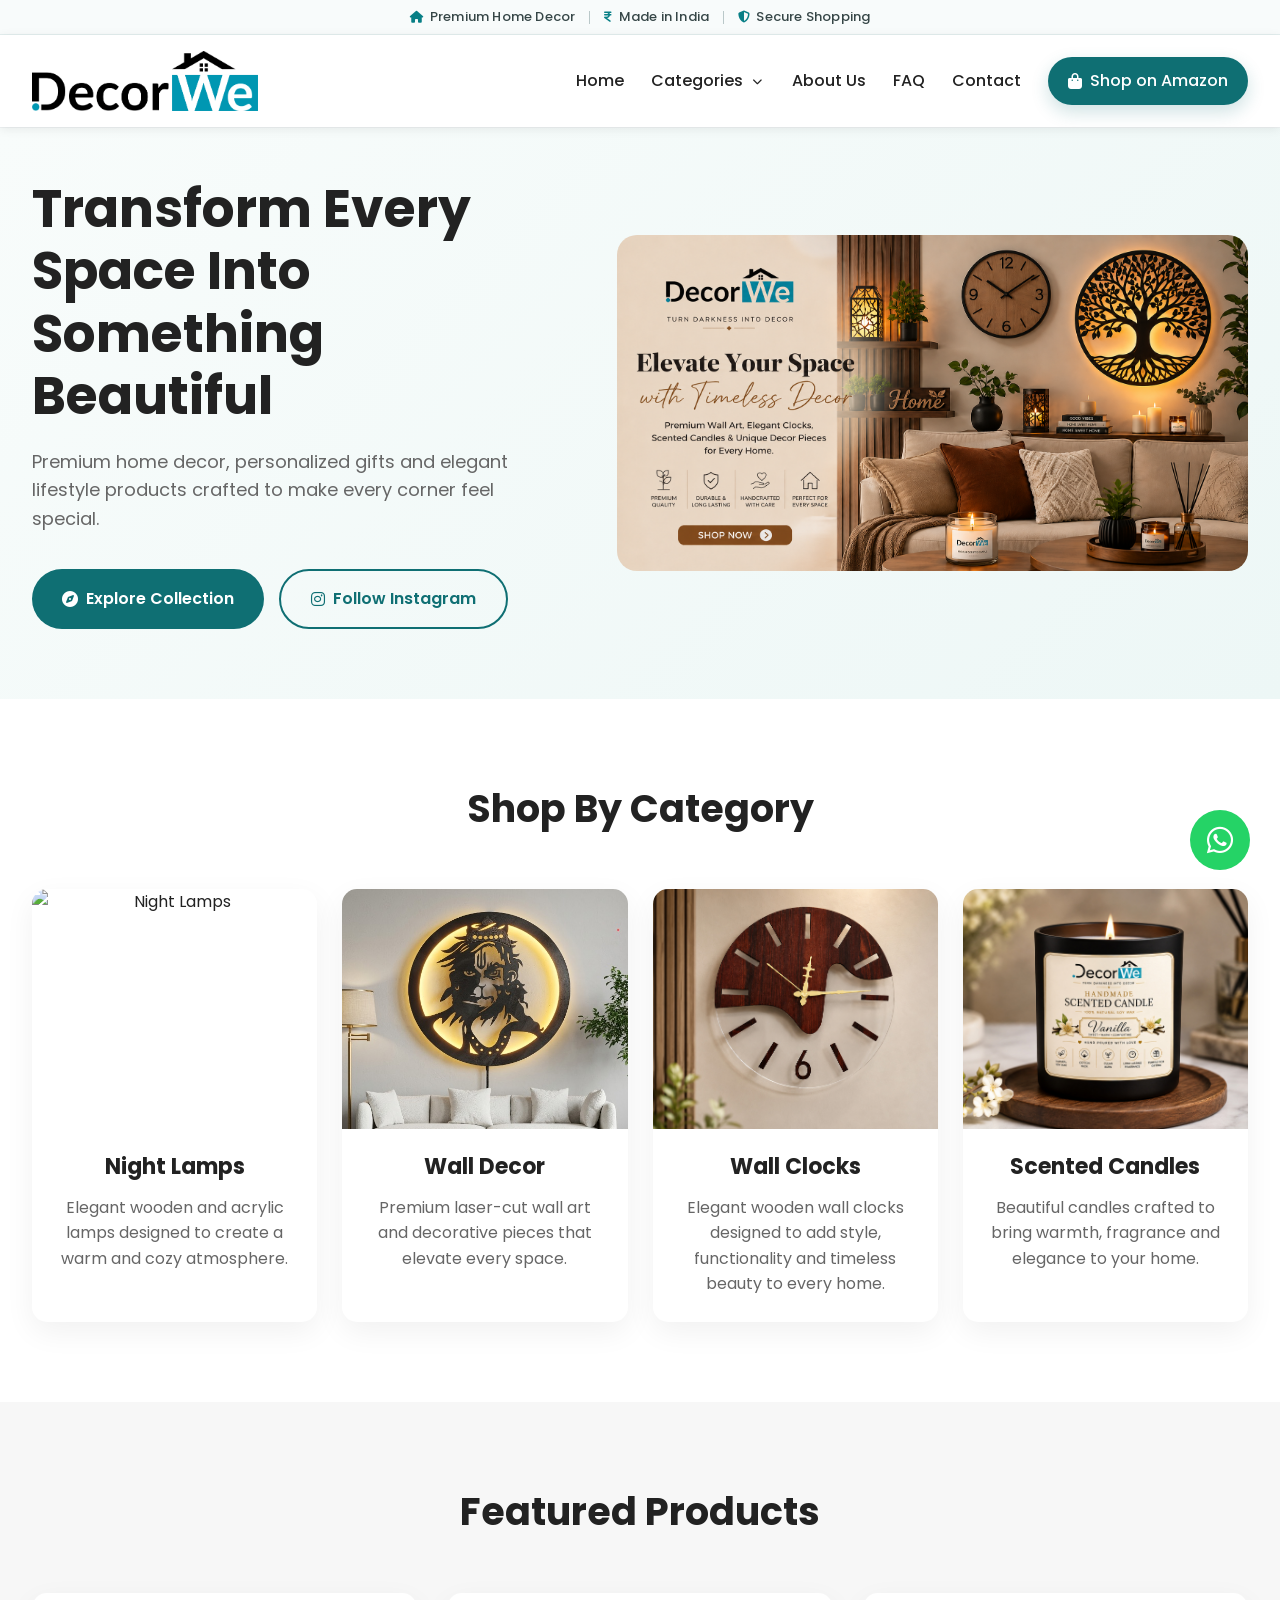
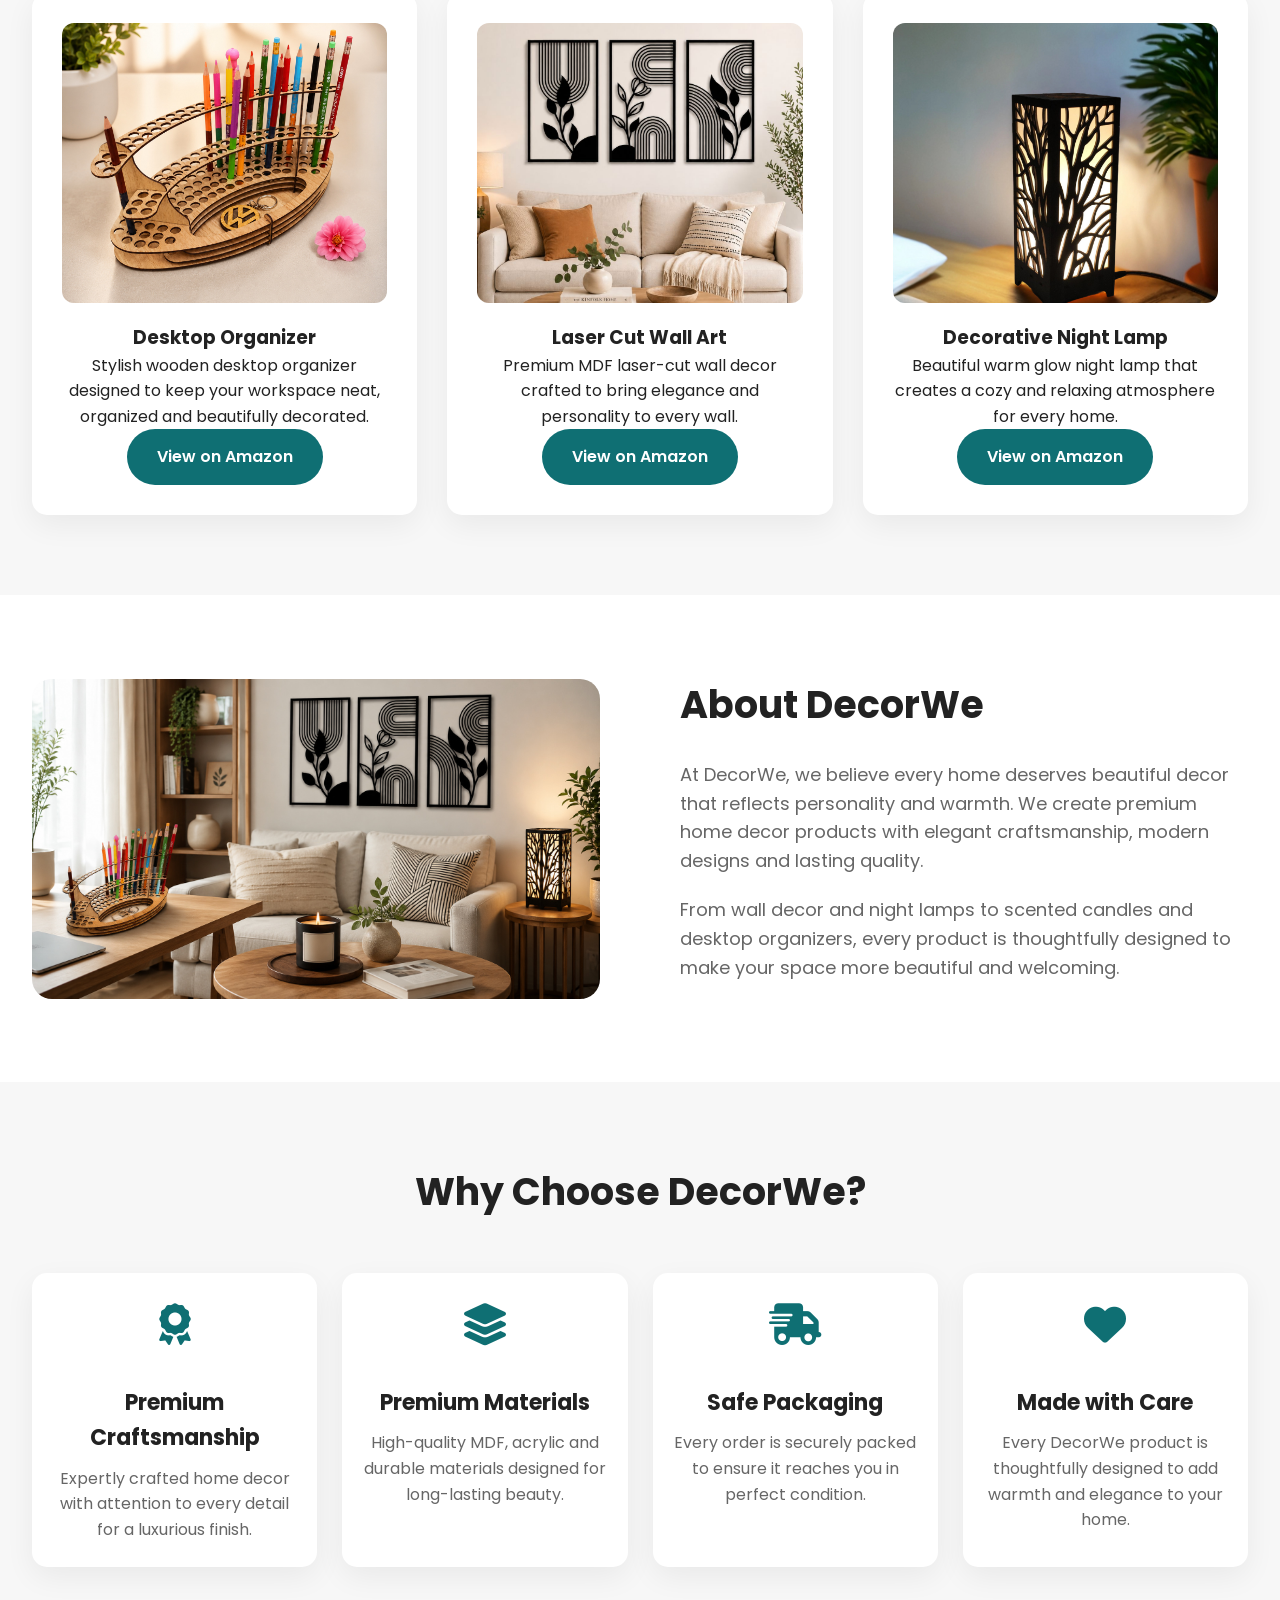
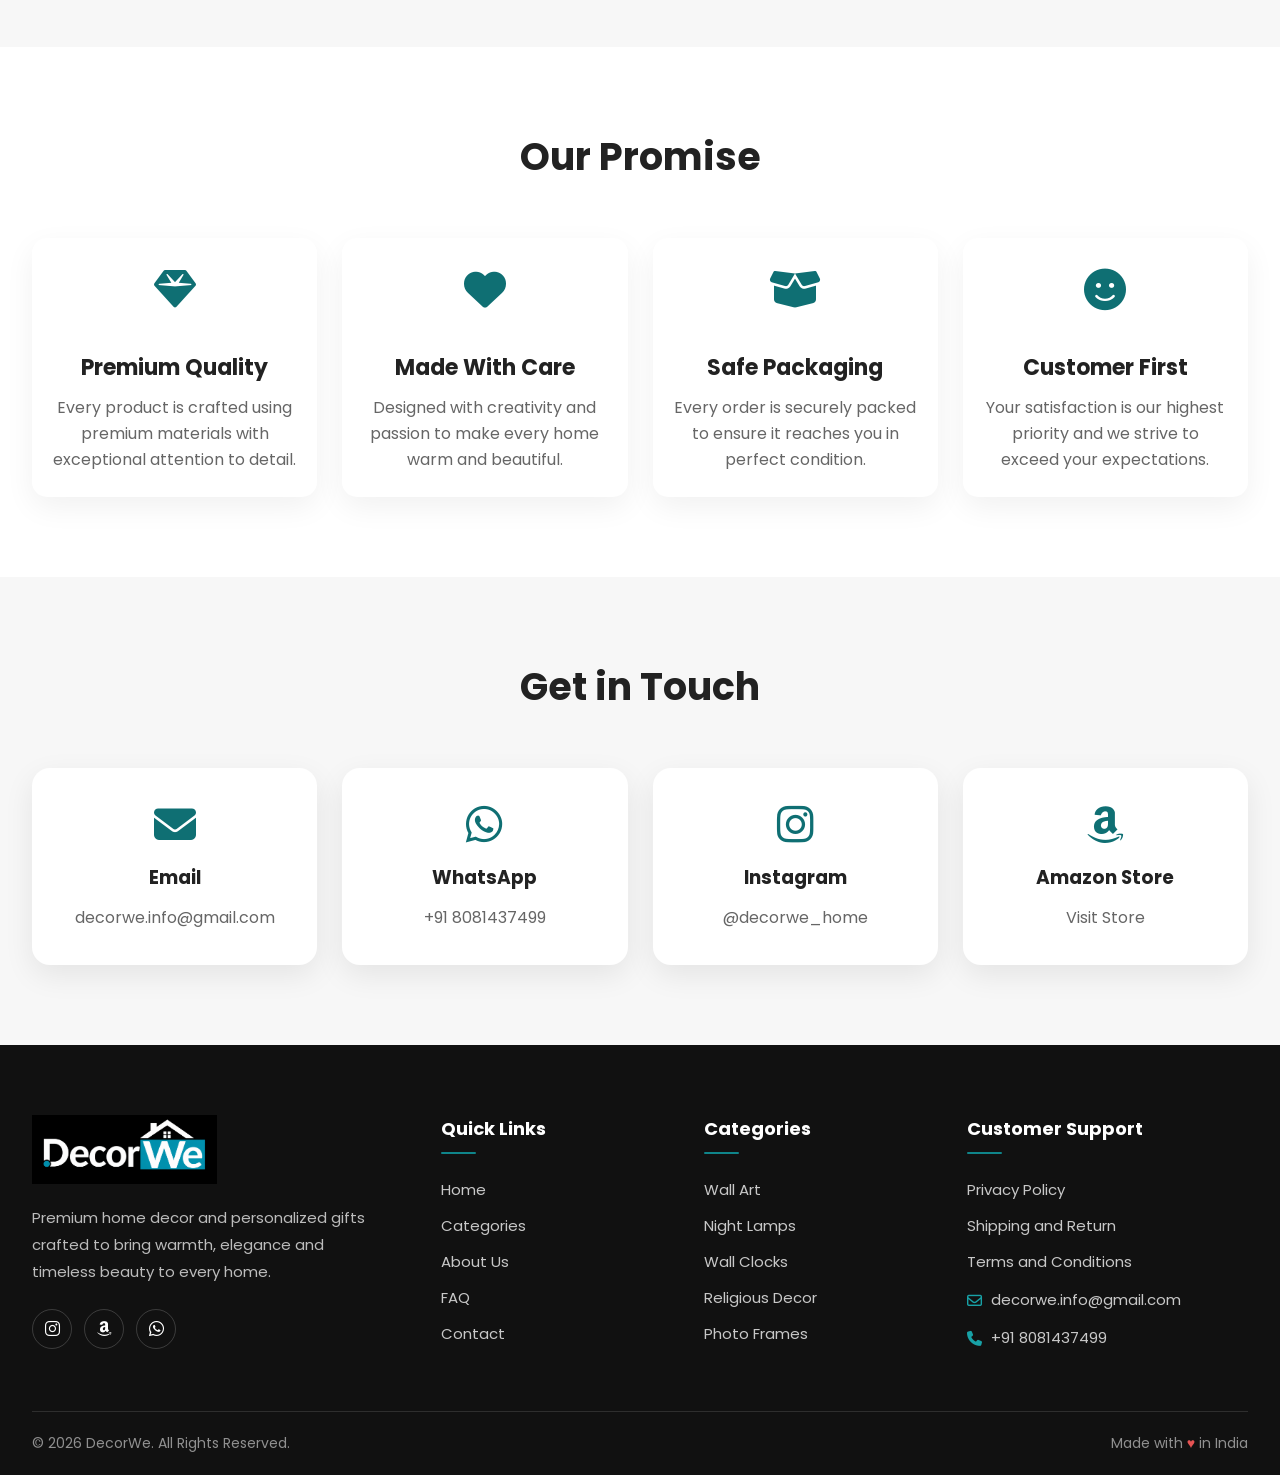
==== commit f2b0d5ae: "Update index.html" ====
--- a/index.html
+++ b/index.html
@@ -591,7 +591,7 @@
             <h3>Quick Links</h3>
 
             <a href="index.html">Home</a>
-            <a href="index.html#categories">Categories</a>
+            <a href="categories.html">Categories</a>
             <a href="about.html">About Us</a>
             <a href="faq.html">FAQ</a>
             <a href="contact.html">Contact</a>
--- a/assets/css/style.css
+++ b/assets/css/style.css
@@ -64,7 +64,9 @@
     display:block;
 }
 
-/* Header */
+/* =====================================
+   HEADER
+===================================== */
 
 header{
     width:100%;
@@ -93,9 +95,9 @@
 }
 
 .logo img{
+    display:block;
+    width:auto;
     height:60px;
-    width:auto;
-    display:block;
 }
 
 nav{
@@ -105,22 +107,17 @@
     gap:27px;
 }
 
-nav > a,
-.dropdown-toggle{
+nav > a{
     position:relative;
-    border:0;
-    background:none;
-    text-decoration:none;
-    color:#222;
+    color:#222222;
     font-family:inherit;
     font-size:16px;
     font-weight:500;
-    cursor:pointer;
+    text-decoration:none;
     transition:color .3s ease;
 }
 
-nav > a:not(.header-shop-btn)::after,
-.dropdown-toggle::after{
+nav > a:not(.header-shop-btn)::after{
     content:"";
     position:absolute;
     left:0;
@@ -131,77 +128,64 @@
     transition:width .3s ease;
 }
 
-nav > a:not(.header-shop-btn):hover,
-.dropdown-toggle:hover{
+nav > a:not(.header-shop-btn):hover{
     color:#0f6f73;
 }
 
-nav > a:not(.header-shop-btn):hover::after,
-.dropdown-toggle:hover::after{
+nav > a:not(.header-shop-btn):hover::after{
     width:100%;
 }
 
+/* =====================================
+   CATEGORIES NAVIGATION
+===================================== */
+
+.nav-dropdown{
+    position:relative;
+}
+
 .dropdown-heading{
     display:flex;
     align-items:center;
     justify-content:center;
-    gap:7px;
+    gap:6px;
 }
 
 .categories-page-link{
-    color:#222;
-    font-size:15px;
-    font-weight:400;
+    position:relative;
+    color:#222222;
+    font-family:inherit;
+    font-size:16px;
+    font-weight:500;
+    line-height:1;
     text-decoration:none;
-}
-
-.categories-page-link:hover{
-    color:#087f87;
-}
-
-.dropdown-heading .dropdown-toggle{
-    display:flex;
-    align-items:center;
-    justify-content:center;
-    padding:4px;
-    color:#222;
-    background:transparent;
-    border:none;
-    cursor:pointer;
-}
-
-.dropdown-heading .dropdown-toggle i{
-    font-size:11px;
-    transition:transform .3s ease;
-}
-
-.nav-dropdown.active .dropdown-toggle i{
-    transform:rotate(180deg);
-}
-
-.categories-page-link{
-    color:#222222;
-    font-size:15px;
-    font-weight:400;
-    text-decoration:none;
+    transition:color .3s ease;
 }
 
 .categories-page-link:visited{
     color:#222222;
 }
 
+.categories-page-link::after{
+    content:"";
+    position:absolute;
+    left:0;
+    bottom:-7px;
+    width:0;
+    height:2px;
+    background:#0f6f73;
+    transition:width .3s ease;
+}
+
 .categories-page-link:hover{
-    color:#087f87;
-}
-
-.dropdown-heading{
-    display:flex;
-    align-items:center;
-    justify-content:center;
-    gap:6px;
-}
-
-.dropdown-heading .dropdown-toggle{
+    color:#0f6f73;
+}
+
+.categories-page-link:hover::after{
+    width:100%;
+}
+
+.dropdown-toggle{
     display:flex;
     align-items:center;
     justify-content:center;
@@ -209,37 +193,25 @@
     margin:0;
     color:#222222;
     background:transparent;
-    border:none;
+    border:0;
+    font-family:inherit;
     line-height:1;
     cursor:pointer;
 }
 
-.dropdown-heading .dropdown-toggle i{
+.dropdown-toggle i{
     display:block;
     font-size:10px;
-}
-
-/* Categories Dropdown */
-
-.nav-dropdown{
-    position:relative;
-}
-
-.dropdown-toggle{
-    display:flex;
-    align-items:center;
-    gap:7px;
-    padding:0;
-}
-
-.dropdown-toggle > i{
-    font-size:11px;
     transition:transform .3s ease;
 }
 
-.nav-dropdown.active .dropdown-toggle > i{
+.nav-dropdown.active .dropdown-toggle i{
     transform:rotate(180deg);
 }
+
+/* =====================================
+   CATEGORIES DROPDOWN
+===================================== */
 
 .dropdown-menu{
     position:absolute;
@@ -251,7 +223,6 @@
     border:1px solid #edf0f0;
     border-radius:14px;
     box-shadow:0 18px 45px rgba(0,0,0,.14);
-
     opacity:0;
     visibility:hidden;
     transform:translate(-50%,10px);
@@ -288,11 +259,14 @@
     gap:12px;
     padding:11px 13px;
     border-radius:9px;
-    color:#333;
-    text-decoration:none;
+    color:#333333;
     font-size:14px;
     font-weight:500;
-    transition:.25s ease;
+    text-decoration:none;
+    transition:
+        color .25s ease,
+        background .25s ease,
+        padding-left .25s ease;
 }
 
 .dropdown-menu a i{
@@ -302,11 +276,10 @@
 }
 
 .dropdown-menu a:hover{
+    padding-left:17px;
     color:#0f6f73;
     background:#eef8f7;
-    padding-left:17px;
-}
-
+}
 /* Header Shop Button */
 
 nav .header-shop-btn{
